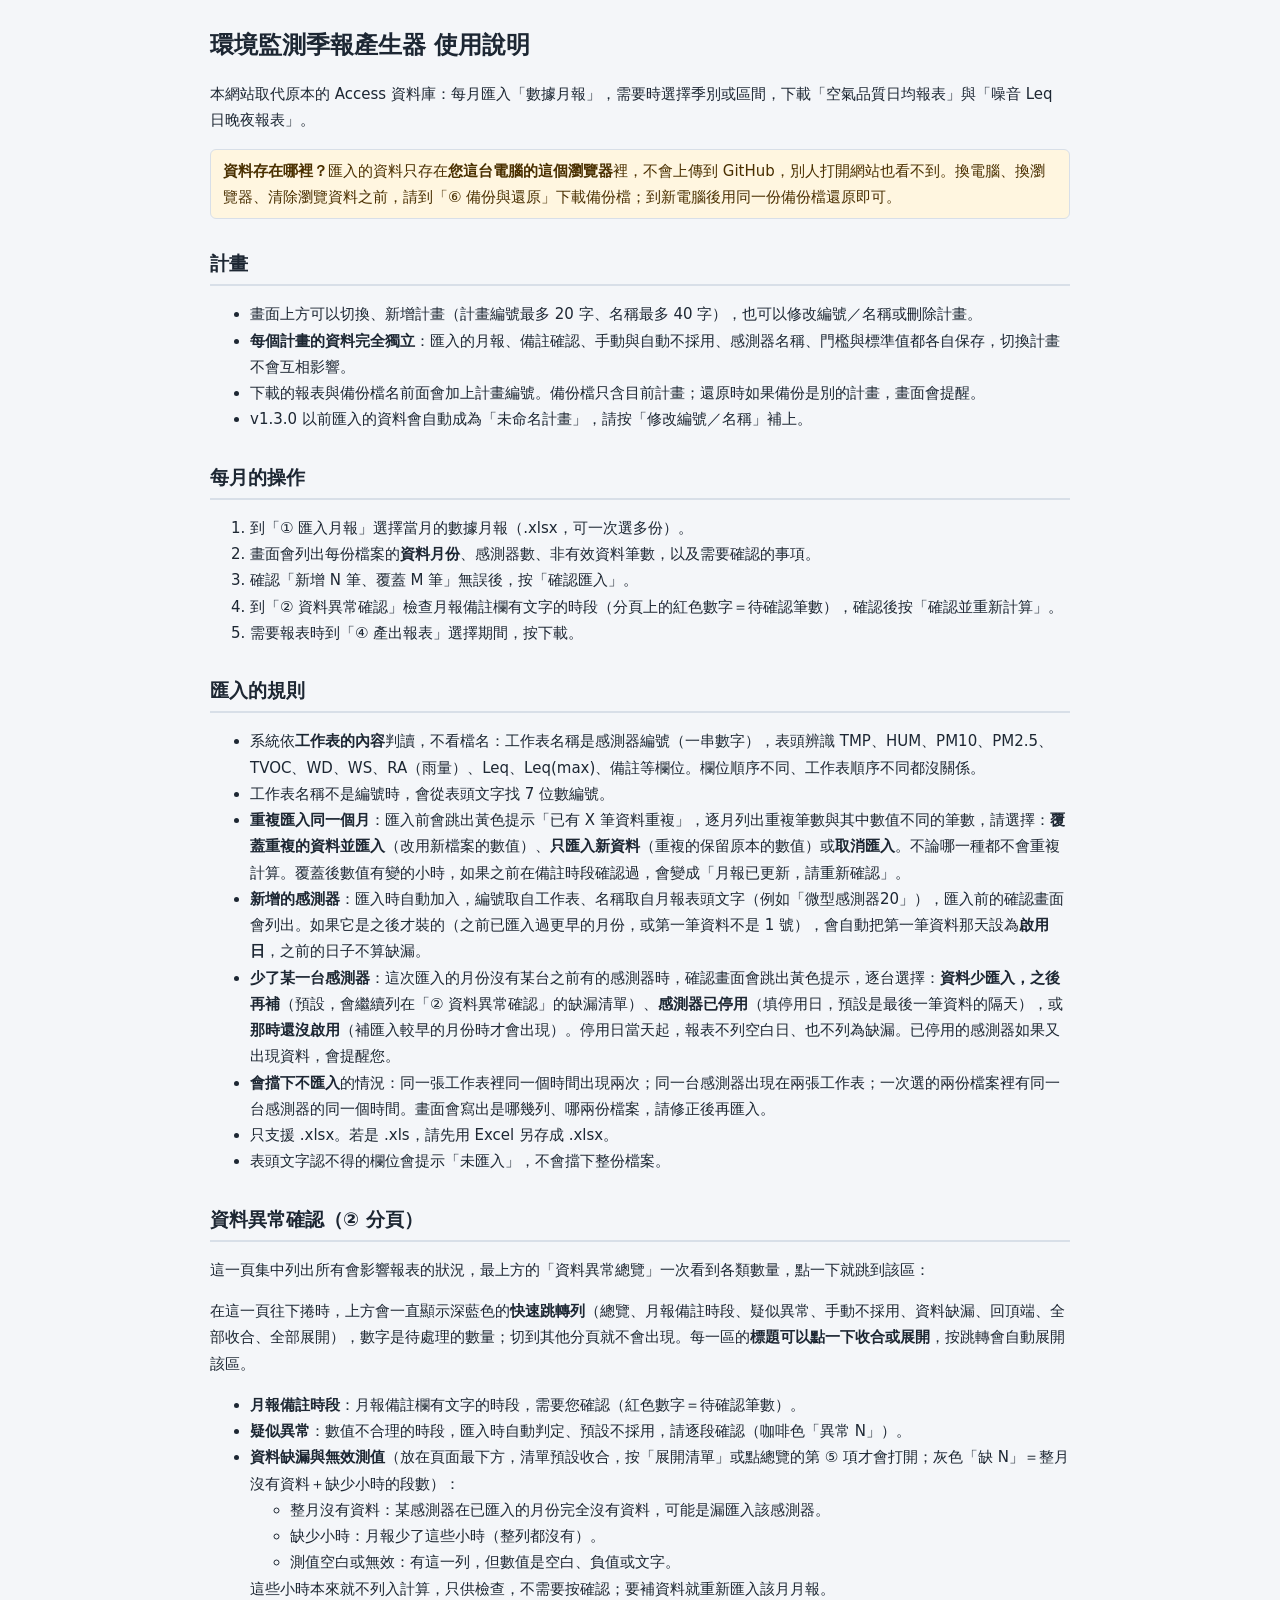
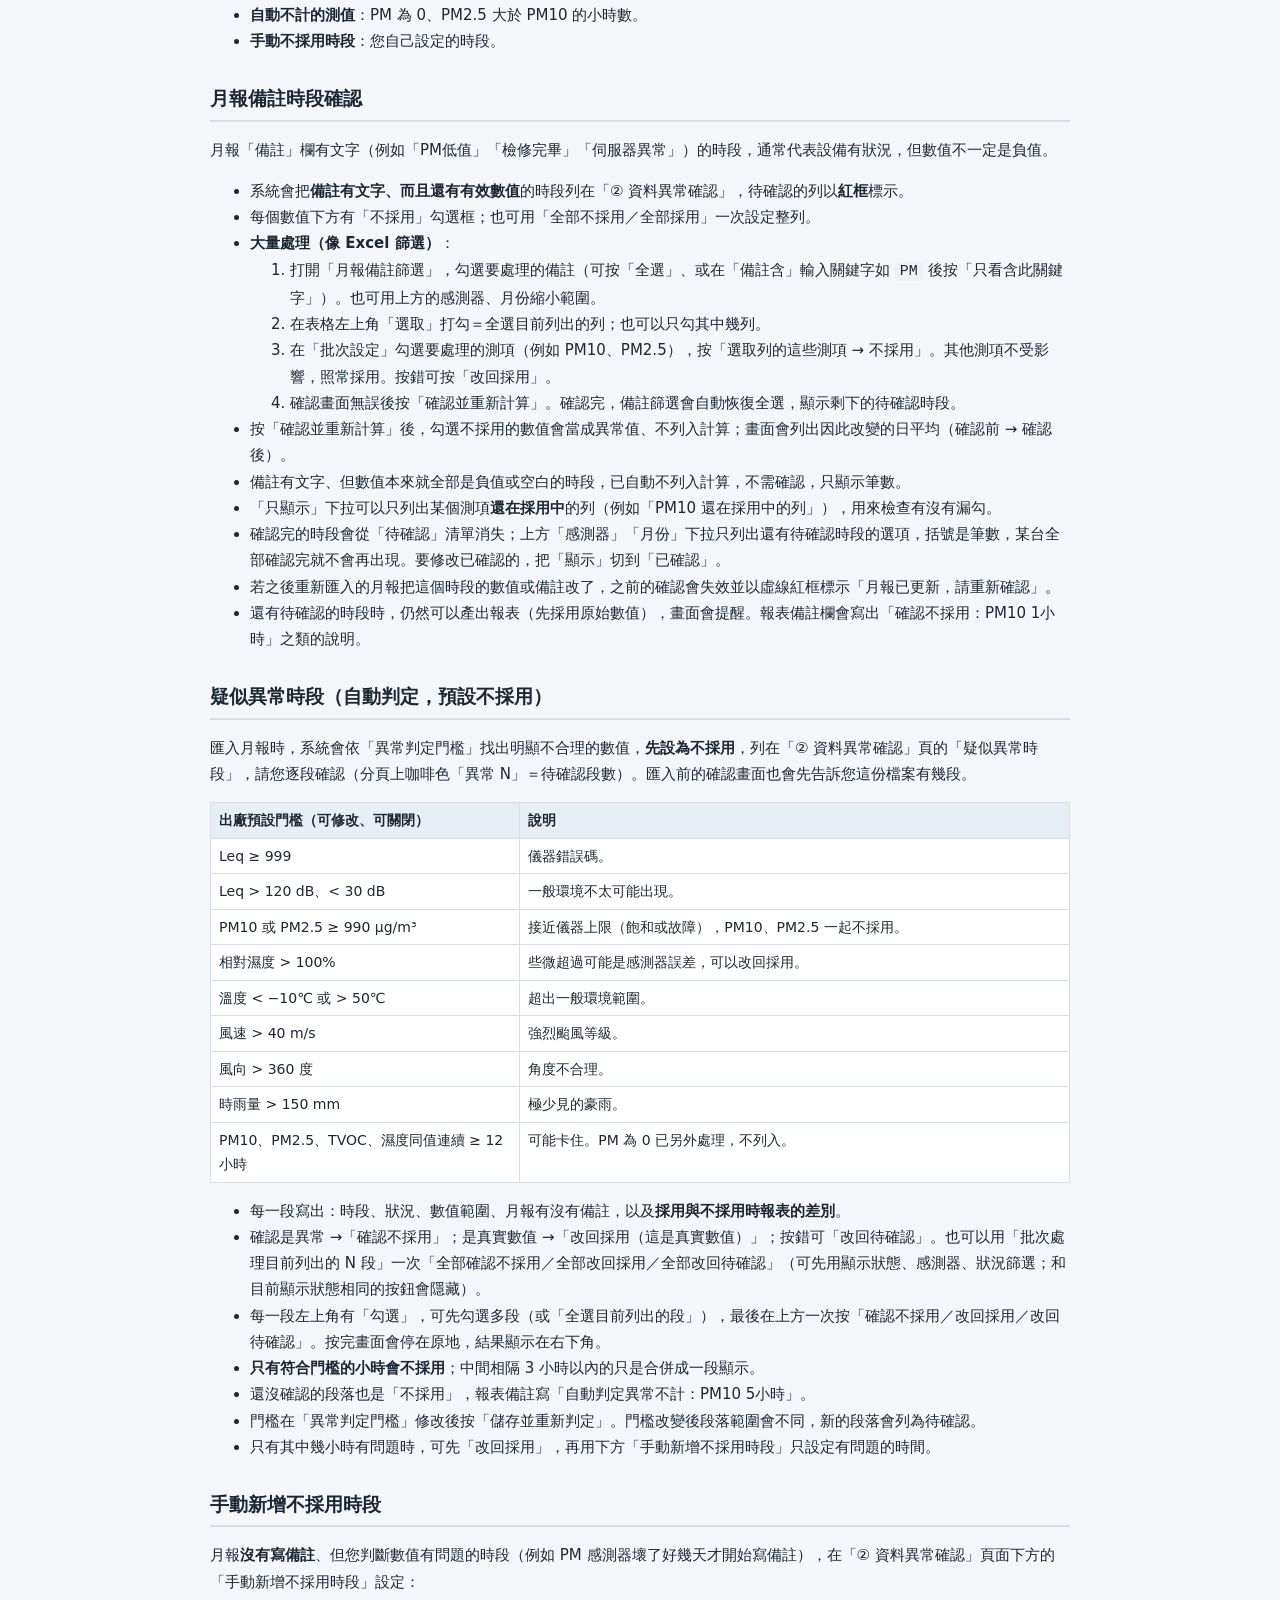
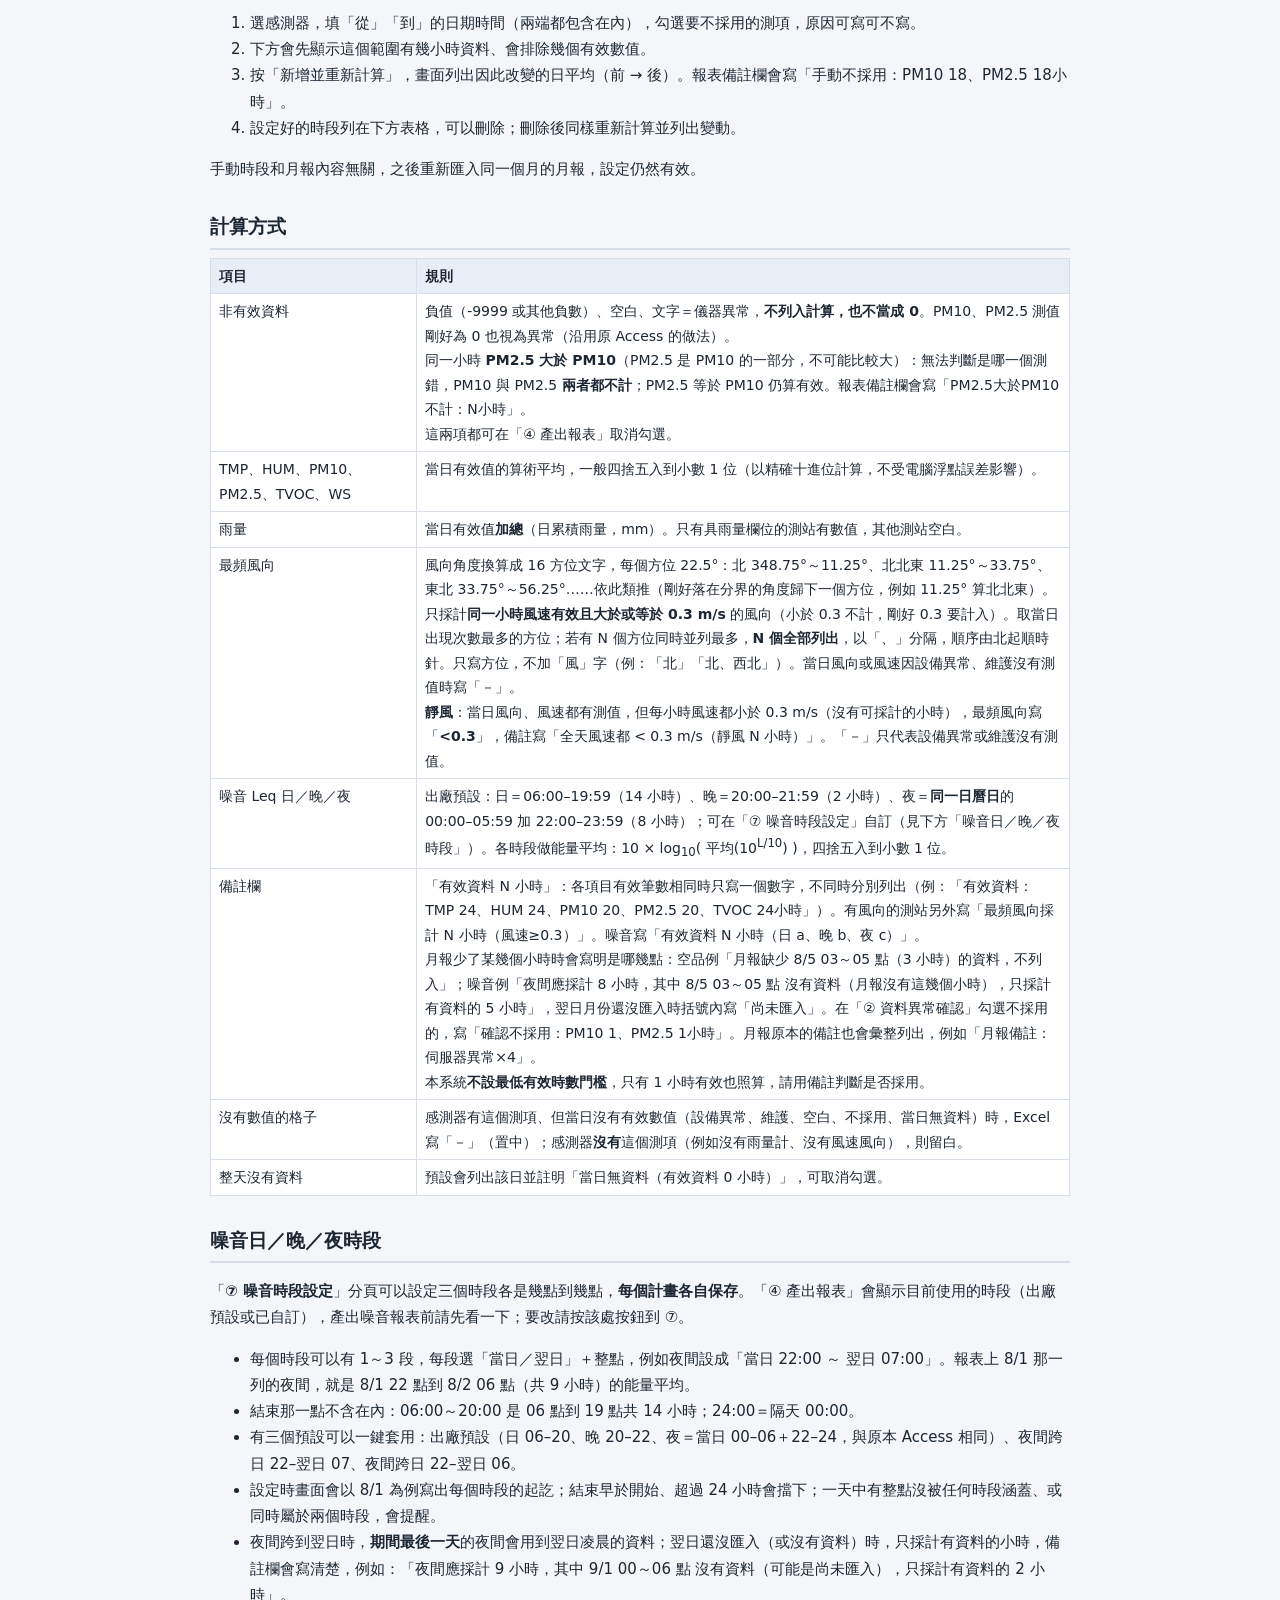
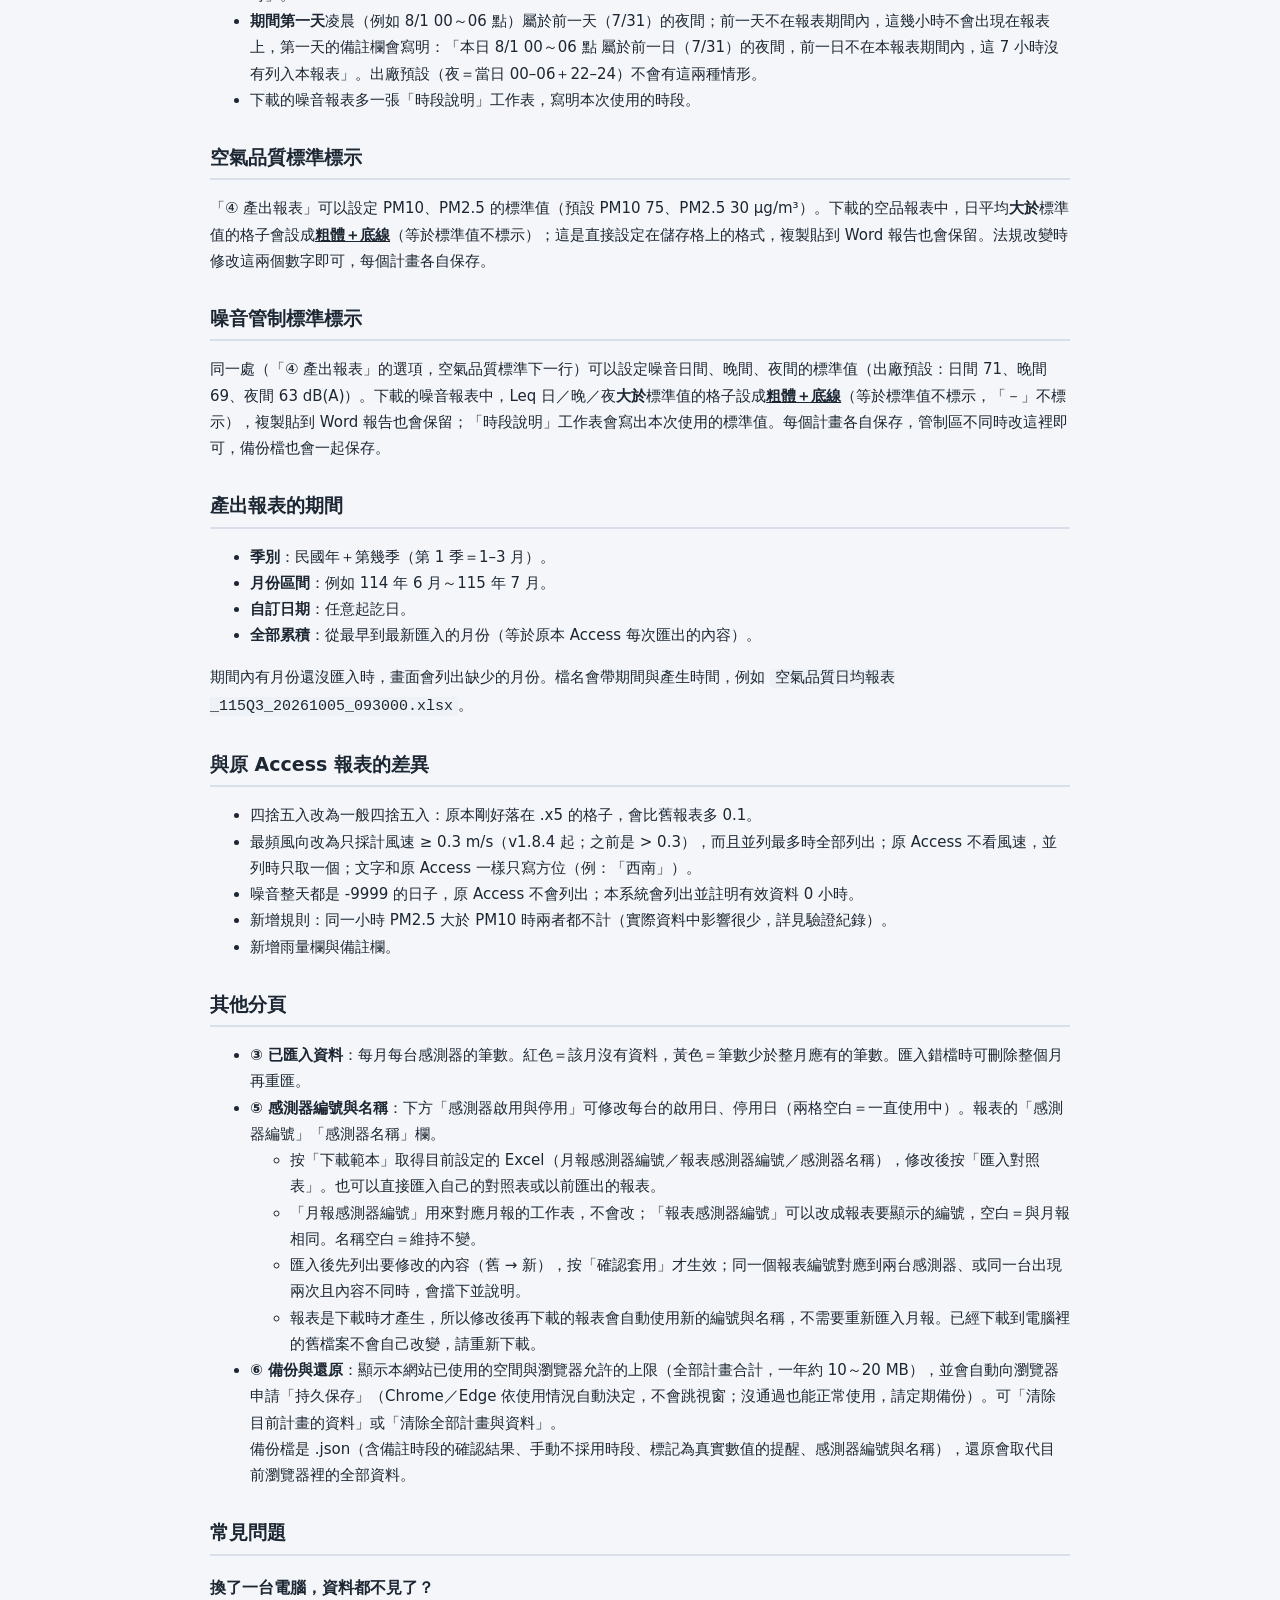
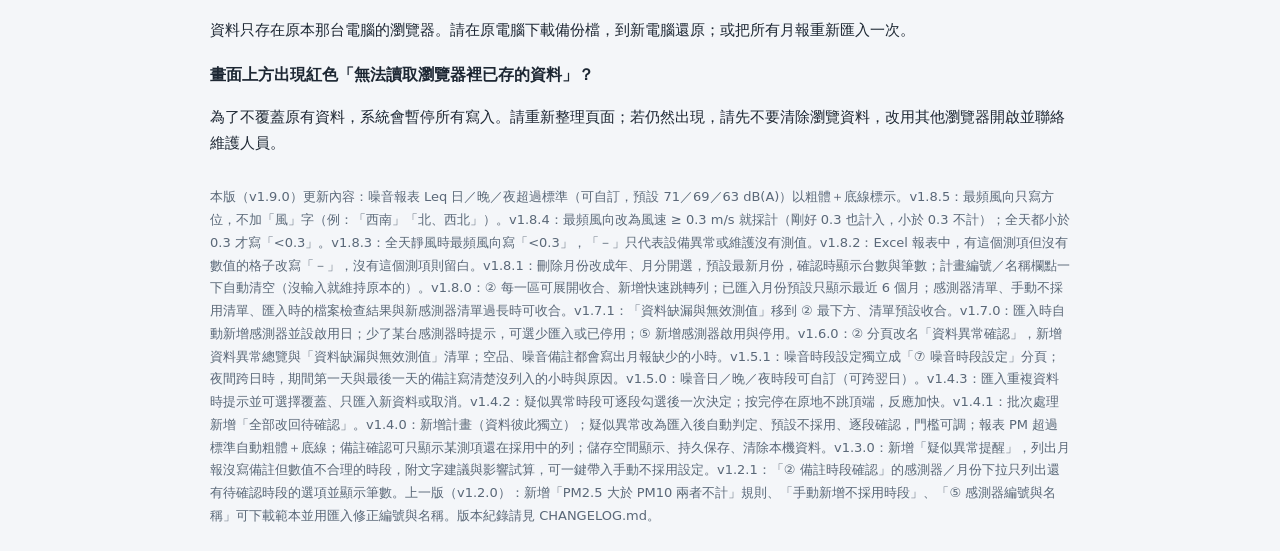
==== 使用說明.html @ 8cc98ad2 "Add files via upload" ====
<!doctype html>
<html lang="zh-Hant">
<head>
<meta charset="utf-8">
<meta name="viewport" content="width=device-width, initial-scale=1">
<title>使用說明｜環境監測季報產生器</title>
<style>
body{margin:0;background:#f4f6f9;color:#1d2733;font-family:"Microsoft JhengHei","PingFang TC","Noto Sans TC",system-ui,sans-serif;line-height:1.75;font-size:15px}
.wrap{max-width:860px;margin:0 auto;padding:16px}
h1{font-size:24px;margin:8px 0}
h2{font-size:19px;margin:28px 0 8px;padding-bottom:4px;border-bottom:2px solid #d8dfe8}
h3{font-size:16px;margin:18px 0 6px}
.card{background:#fff;border:1px solid #d8dfe8;border-radius:10px;padding:14px 18px;margin:12px 0}
table{border-collapse:collapse;width:100%;font-size:14px;background:#fff}
th,td{border:1px solid #d8dfe8;padding:5px 8px;text-align:left;vertical-align:top}
th{background:#e8eef5}
.note{background:#fff6e0;border-radius:6px;padding:8px 12px;color:#4a3000}
code{background:#eef2f6;padding:1px 5px;border-radius:4px}
a{color:#1f5fa8}
</style>
</head>
<body><div class="wrap">
<h1>環境監測季報產生器 使用說明</h1>
<p>本網站取代原本的 Access 資料庫：每月匯入「數據月報」，需要時選擇季別或區間，下載「空氣品質日均報表」與「噪音 Leq 日晚夜報表」。</p>

<div class="card note"><b>資料存在哪裡？</b>匯入的資料只存在<b>您這台電腦的這個瀏覽器</b>裡，不會上傳到 GitHub，別人打開網站也看不到。換電腦、換瀏覽器、清除瀏覽資料之前，請到「⑥ 備份與還原」下載備份檔；到新電腦後用同一份備份檔還原即可。</div>

<h2>計畫</h2>
<ul>
  <li>畫面上方可以切換、新增計畫（計畫編號最多 20 字、名稱最多 40 字），也可以修改編號／名稱或刪除計畫。</li>
  <li><b>每個計畫的資料完全獨立</b>：匯入的月報、備註確認、手動與自動不採用、感測器名稱、門檻與標準值都各自保存，切換計畫不會互相影響。</li>
  <li>下載的報表與備份檔名前面會加上計畫編號。備份檔只含目前計畫；還原時如果備份是別的計畫，畫面會提醒。</li>
  <li>v1.3.0 以前匯入的資料會自動成為「未命名計畫」，請按「修改編號／名稱」補上。</li>
</ul>

<h2>每月的操作</h2>
<ol>
  <li>到「① 匯入月報」選擇當月的數據月報（.xlsx，可一次選多份）。</li>
  <li>畫面會列出每份檔案的<b>資料月份</b>、感測器數、非有效資料筆數，以及需要確認的事項。</li>
  <li>確認「新增 N 筆、覆蓋 M 筆」無誤後，按「確認匯入」。</li>
  <li>到「② 資料異常確認」檢查月報備註欄有文字的時段（分頁上的紅色數字＝待確認筆數），確認後按「確認並重新計算」。</li>
  <li>需要報表時到「④ 產出報表」選擇期間，按下載。</li>
</ol>

<h2>匯入的規則</h2>
<ul>
  <li>系統依<b>工作表的內容</b>判讀，不看檔名：工作表名稱是感測器編號（一串數字），表頭辨識 TMP、HUM、PM10、PM2.5、TVOC、WD、WS、RA（雨量）、Leq、Leq(max)、備註等欄位。欄位順序不同、工作表順序不同都沒關係。</li>
  <li>工作表名稱不是編號時，會從表頭文字找 7 位數編號。</li>
  <li><b>重複匯入同一個月</b>：匯入前會跳出黃色提示「已有 X 筆資料重複」，逐月列出重複筆數與其中數值不同的筆數，請選擇：<b>覆蓋重複的資料並匯入</b>（改用新檔案的數值）、<b>只匯入新資料</b>（重複的保留原本的數值）或<b>取消匯入</b>。不論哪一種都不會重複計算。覆蓋後數值有變的小時，如果之前在備註時段確認過，會變成「月報已更新，請重新確認」。</li>
  <li><b>新增的感測器</b>：匯入時自動加入，編號取自工作表、名稱取自月報表頭文字（例如「微型感測器20」），匯入前的確認畫面會列出。如果它是之後才裝的（之前已匯入過更早的月份，或第一筆資料不是 1 號），會自動把第一筆資料那天設為<b>啟用日</b>，之前的日子不算缺漏。</li>
  <li><b>少了某一台感測器</b>：這次匯入的月份沒有某台之前有的感測器時，確認畫面會跳出黃色提示，逐台選擇：<b>資料少匯入，之後再補</b>（預設，會繼續列在「② 資料異常確認」的缺漏清單）、<b>感測器已停用</b>（填停用日，預設是最後一筆資料的隔天），或<b>那時還沒啟用</b>（補匯入較早的月份時才會出現）。停用日當天起，報表不列空白日、也不列為缺漏。已停用的感測器如果又出現資料，會提醒您。</li>
  <li><b>會擋下不匯入</b>的情況：同一張工作表裡同一個時間出現兩次；同一台感測器出現在兩張工作表；一次選的兩份檔案裡有同一台感測器的同一個時間。畫面會寫出是哪幾列、哪兩份檔案，請修正後再匯入。</li>
  <li>只支援 .xlsx。若是 .xls，請先用 Excel 另存成 .xlsx。</li>
  <li>表頭文字認不得的欄位會提示「未匯入」，不會擋下整份檔案。</li>
</ul>

<h2>資料異常確認（② 分頁）</h2>
<p>這一頁集中列出所有會影響報表的狀況，最上方的「資料異常總覽」一次看到各類數量，點一下就跳到該區：</p>
<p>在這一頁往下捲時，上方會一直顯示深藍色的<b>快速跳轉列</b>（總覽、月報備註時段、疑似異常、手動不採用、資料缺漏、回頂端、全部收合、全部展開），數字是待處理的數量；切到其他分頁就不會出現。每一區的<b>標題可以點一下收合或展開</b>，按跳轉會自動展開該區。</p>
<ul>
  <li><b>月報備註時段</b>：月報備註欄有文字的時段，需要您確認（紅色數字＝待確認筆數）。</li>
  <li><b>疑似異常</b>：數值不合理的時段，匯入時自動判定、預設不採用，請逐段確認（咖啡色「異常 N」）。</li>
  <li><b>資料缺漏與無效測值</b>（放在頁面最下方，清單預設收合，按「展開清單」或點總覽的第 ⑤ 項才會打開；灰色「缺 N」＝整月沒有資料＋缺少小時的段數）：
    <ul>
      <li>整月沒有資料：某感測器在已匯入的月份完全沒有資料，可能是漏匯入該感測器。</li>
      <li>缺少小時：月報少了這些小時（整列都沒有）。</li>
      <li>測值空白或無效：有這一列，但數值是空白、負值或文字。</li>
    </ul>
    這些小時本來就不列入計算，只供檢查，不需要按確認；要補資料就重新匯入該月月報。</li>
  <li><b>自動不計的測值</b>：PM 為 0、PM2.5 大於 PM10 的小時數。</li>
  <li><b>手動不採用時段</b>：您自己設定的時段。</li>
</ul>

<h2>月報備註時段確認</h2>
<p>月報「備註」欄有文字（例如「PM低值」「檢修完畢」「伺服器異常」）的時段，通常代表設備有狀況，但數值不一定是負值。</p>
<ul>
  <li>系統會把<b>備註有文字、而且還有有效數值</b>的時段列在「② 資料異常確認」，待確認的列以<b>紅框</b>標示。</li>
  <li>每個數值下方有「不採用」勾選框；也可用「全部不採用／全部採用」一次設定整列。</li>
  <li><b>大量處理（像 Excel 篩選）</b>：
    <ol>
      <li>打開「月報備註篩選」，勾選要處理的備註（可按「全選」、或在「備註含」輸入關鍵字如 <code>PM</code> 後按「只看含此關鍵字」）。也可用上方的感測器、月份縮小範圍。</li>
      <li>在表格左上角「選取」打勾＝全選目前列出的列；也可以只勾其中幾列。</li>
      <li>在「批次設定」勾選要處理的測項（例如 PM10、PM2.5），按「選取列的這些測項 → 不採用」。其他測項不受影響，照常採用。按錯可按「改回採用」。</li>
      <li>確認畫面無誤後按「確認並重新計算」。確認完，備註篩選會自動恢復全選，顯示剩下的待確認時段。</li>
    </ol></li>
  <li>按「確認並重新計算」後，勾選不採用的數值會當成異常值、不列入計算；畫面會列出因此改變的日平均（確認前 → 確認後）。</li>
  <li>備註有文字、但數值本來就全部是負值或空白的時段，已自動不列入計算，不需確認，只顯示筆數。</li>
  <li>「只顯示」下拉可以只列出某個測項<b>還在採用中</b>的列（例如「PM10 還在採用中的列」），用來檢查有沒有漏勾。</li>
  <li>確認完的時段會從「待確認」清單消失；上方「感測器」「月份」下拉只列出還有待確認時段的選項，括號是筆數，某台全部確認完就不會再出現。要修改已確認的，把「顯示」切到「已確認」。</li>
  <li>若之後重新匯入的月報把這個時段的數值或備註改了，之前的確認會失效並以虛線紅框標示「月報已更新，請重新確認」。</li>
  <li>還有待確認的時段時，仍然可以產出報表（先採用原始數值），畫面會提醒。報表備註欄會寫出「確認不採用：PM10 1小時」之類的說明。</li>
</ul>

<h2>疑似異常時段（自動判定，預設不採用）</h2>
<p>匯入月報時，系統會依「異常判定門檻」找出明顯不合理的數值，<b>先設為不採用</b>，列在「② 資料異常確認」頁的「疑似異常時段」，請您逐段確認（分頁上咖啡色「異常 N」＝待確認段數）。匯入前的確認畫面也會先告訴您這份檔案有幾段。</p>
<table>
<tr><th style="width:36%">出廠預設門檻（可修改、可關閉）</th><th>說明</th></tr>
<tr><td>Leq ≥ 999</td><td>儀器錯誤碼。</td></tr>
<tr><td>Leq &gt; 120 dB、&lt; 30 dB</td><td>一般環境不太可能出現。</td></tr>
<tr><td>PM10 或 PM2.5 ≥ 990 μg/m³</td><td>接近儀器上限（飽和或故障），PM10、PM2.5 一起不採用。</td></tr>
<tr><td>相對濕度 &gt; 100%</td><td>些微超過可能是感測器誤差，可以改回採用。</td></tr>
<tr><td>溫度 &lt; −10℃ 或 &gt; 50℃</td><td>超出一般環境範圍。</td></tr>
<tr><td>風速 &gt; 40 m/s</td><td>強烈颱風等級。</td></tr>
<tr><td>風向 &gt; 360 度</td><td>角度不合理。</td></tr>
<tr><td>時雨量 &gt; 150 mm</td><td>極少見的豪雨。</td></tr>
<tr><td>PM10、PM2.5、TVOC、濕度同值連續 ≥ 12 小時</td><td>可能卡住。PM 為 0 已另外處理，不列入。</td></tr>
</table>
<ul>
  <li>每一段寫出：時段、狀況、數值範圍、月報有沒有備註，以及<b>採用與不採用時報表的差別</b>。</li>
  <li>確認是異常 →「確認不採用」；是真實數值 →「改回採用（這是真實數值）」；按錯可「改回待確認」。也可以用「批次處理目前列出的 N 段」一次「全部確認不採用／全部改回採用／全部改回待確認」（可先用顯示狀態、感測器、狀況篩選；和目前顯示狀態相同的按鈕會隱藏）。</li>
  <li>每一段左上角有「勾選」，可先勾選多段（或「全選目前列出的段」），最後在上方一次按「確認不採用／改回採用／改回待確認」。按完畫面會停在原地，結果顯示在右下角。</li>
  <li><b>只有符合門檻的小時會不採用</b>；中間相隔 3 小時以內的只是合併成一段顯示。</li>
  <li>還沒確認的段落也是「不採用」，報表備註寫「自動判定異常不計：PM10 5小時」。</li>
  <li>門檻在「異常判定門檻」修改後按「儲存並重新判定」。門檻改變後段落範圍會不同，新的段落會列為待確認。</li>
  <li>只有其中幾小時有問題時，可先「改回採用」，再用下方「手動新增不採用時段」只設定有問題的時間。</li>
</ul>

<h2>手動新增不採用時段</h2>
<p>月報<b>沒有寫備註</b>、但您判斷數值有問題的時段（例如 PM 感測器壞了好幾天才開始寫備註），在「② 資料異常確認」頁面下方的「手動新增不採用時段」設定：</p>
<ol>
  <li>選感測器，填「從」「到」的日期時間（兩端都包含在內），勾選要不採用的測項，原因可寫可不寫。</li>
  <li>下方會先顯示這個範圍有幾小時資料、會排除幾個有效數值。</li>
  <li>按「新增並重新計算」，畫面列出因此改變的日平均（前 → 後）。報表備註欄會寫「手動不採用：PM10 18、PM2.5 18小時」。</li>
  <li>設定好的時段列在下方表格，可以刪除；刪除後同樣重新計算並列出變動。</li>
</ol>
<p>手動時段和月報內容無關，之後重新匯入同一個月的月報，設定仍然有效。</p>

<h2>計算方式</h2>
<table>
<tr><th style="width:24%">項目</th><th>規則</th></tr>
<tr><td>非有效資料</td><td>負值（-9999 或其他負數）、空白、文字＝儀器異常，<b>不列入計算，也不當成 0</b>。PM10、PM2.5 測值剛好為 0 也視為異常（沿用原 Access 的做法）。<br>同一小時 <b>PM2.5 大於 PM10</b>（PM2.5 是 PM10 的一部分，不可能比較大）：無法判斷是哪一個測錯，PM10 與 PM2.5 <b>兩者都不計</b>；PM2.5 等於 PM10 仍算有效。報表備註欄會寫「PM2.5大於PM10不計：N小時」。<br>這兩項都可在「④ 產出報表」取消勾選。</td></tr>
<tr><td>TMP、HUM、PM10、PM2.5、TVOC、WS</td><td>當日有效值的算術平均，一般四捨五入到小數 1 位（以精確十進位計算，不受電腦浮點誤差影響）。</td></tr>
<tr><td>雨量</td><td>當日有效值<b>加總</b>（日累積雨量，mm）。只有具雨量欄位的測站有數值，其他測站空白。</td></tr>
<tr><td>最頻風向</td><td>風向角度換算成 16 方位文字，每個方位 22.5°：北 348.75°～11.25°、北北東 11.25°～33.75°、東北 33.75°～56.25°……依此類推（剛好落在分界的角度歸下一個方位，例如 11.25° 算北北東）。<br>只採計<b>同一小時風速有效且大於或等於 0.3 m/s</b> 的風向（小於 0.3 不計，剛好 0.3 要計入）。取當日出現次數最多的方位；若有 N 個方位同時並列最多，<b>N 個全部列出</b>，以「、」分隔，順序由北起順時針。只寫方位，不加「風」字（例：「北」「北、西北」）。當日風向或風速因設備異常、維護沒有測值時寫「－」。<br><b>靜風</b>：當日風向、風速都有測值，但每小時風速都小於 0.3 m/s（沒有可採計的小時），最頻風向寫「<b>&lt;0.3</b>」，備註寫「全天風速都 < 0.3 m/s（靜風 N 小時）」。「－」只代表設備異常或維護沒有測值。</td></tr>
<tr><td>噪音 Leq 日／晚／夜</td><td>出廠預設：日＝06:00–19:59（14 小時）、晚＝20:00–21:59（2 小時）、夜＝<b>同一日曆日</b>的 00:00–05:59 加 22:00–23:59（8 小時）；可在「⑦ 噪音時段設定」自訂（見下方「噪音日／晚／夜時段」）。各時段做能量平均：10 × log<sub>10</sub>( 平均(10<sup>L/10</sup>) )，四捨五入到小數 1 位。</td></tr>
<tr><td>備註欄</td><td>「有效資料 N 小時」：各項目有效筆數相同時只寫一個數字，不同時分別列出（例：「有效資料：TMP 24、HUM 24、PM10 20、PM2.5 20、TVOC 24小時」）。有風向的測站另外寫「最頻風向採計 N 小時（風速≥0.3）」。噪音寫「有效資料 N 小時（日 a、晚 b、夜 c）」。<br>月報少了某幾個小時時會寫明是哪幾點：空品例「月報缺少 8/5 03～05 點（3 小時）的資料，不列入」；噪音例「夜間應採計 8 小時，其中 8/5 03～05 點 沒有資料（月報沒有這幾個小時），只採計有資料的 5 小時」，翌日月份還沒匯入時括號內寫「尚未匯入」。在「② 資料異常確認」勾選不採用的，寫「確認不採用：PM10 1、PM2.5 1小時」。月報原本的備註也會彙整列出，例如「月報備註：伺服器異常×4」。<br>本系統<b>不設最低有效時數門檻</b>，只有 1 小時有效也照算，請用備註判斷是否採用。</td></tr>
<tr><td>沒有數值的格子</td><td>感測器有這個測項、但當日沒有有效數值（設備異常、維護、空白、不採用、當日無資料）時，Excel 寫「－」（置中）；感測器<b>沒有</b>這個測項（例如沒有雨量計、沒有風速風向），則留白。</td></tr>
<tr><td>整天沒有資料</td><td>預設會列出該日並註明「當日無資料（有效資料 0 小時）」，可取消勾選。</td></tr>
</table>

<h2>噪音日／晚／夜時段</h2>
<p>「<b>⑦ 噪音時段設定</b>」分頁可以設定三個時段各是幾點到幾點，<b>每個計畫各自保存</b>。「④ 產出報表」會顯示目前使用的時段（出廠預設或已自訂），產出噪音報表前請先看一下；要改請按該處按鈕到 ⑦。</p>
<ul>
  <li>每個時段可以有 1～3 段，每段選「當日／翌日」＋整點，例如夜間設成「當日 22:00 ～ 翌日 07:00」。報表上 8/1 那一列的夜間，就是 8/1 22 點到 8/2 06 點（共 9 小時）的能量平均。</li>
  <li>結束那一點不含在內：06:00～20:00 是 06 點到 19 點共 14 小時；24:00＝隔天 00:00。</li>
  <li>有三個預設可以一鍵套用：出廠預設（日 06–20、晚 20–22、夜＝當日 00–06＋22–24，與原本 Access 相同）、夜間跨日 22–翌日 07、夜間跨日 22–翌日 06。</li>
  <li>設定時畫面會以 8/1 為例寫出每個時段的起訖；結束早於開始、超過 24 小時會擋下；一天中有整點沒被任何時段涵蓋、或同時屬於兩個時段，會提醒。</li>
  <li>夜間跨到翌日時，<b>期間最後一天</b>的夜間會用到翌日凌晨的資料；翌日還沒匯入（或沒有資料）時，只採計有資料的小時，備註欄會寫清楚，例如：「夜間應採計 9 小時，其中 9/1 00～06 點 沒有資料（可能是尚未匯入），只採計有資料的 2 小時」。</li>
  <li><b>期間第一天</b>凌晨（例如 8/1 00～06 點）屬於前一天（7/31）的夜間；前一天不在報表期間內，這幾小時不會出現在報表上，第一天的備註欄會寫明：「本日 8/1 00～06 點 屬於前一日（7/31）的夜間，前一日不在本報表期間內，這 7 小時沒有列入本報表」。出廠預設（夜＝當日 00–06＋22–24）不會有這兩種情形。</li>
  <li>下載的噪音報表多一張「時段說明」工作表，寫明本次使用的時段。</li>
</ul>

<h2>空氣品質標準標示</h2>
<p>「④ 產出報表」可以設定 PM10、PM2.5 的標準值（預設 PM10 75、PM2.5 30 μg/m³）。下載的空品報表中，日平均<b>大於</b>標準值的格子會設成<b><u>粗體＋底線</u></b>（等於標準值不標示）；這是直接設定在儲存格上的格式，複製貼到 Word 報告也會保留。法規改變時修改這兩個數字即可，每個計畫各自保存。</p>
<h2>噪音管制標準標示</h2>
<p>同一處（「④ 產出報表」的選項，空氣品質標準下一行）可以設定噪音日間、晚間、夜間的標準值（出廠預設：日間 71、晚間 69、夜間 63 dB(A)）。下載的噪音報表中，Leq 日／晚／夜<b>大於</b>標準值的格子設成<b><u>粗體＋底線</u></b>（等於標準值不標示，「－」不標示），複製貼到 Word 報告也會保留；「時段說明」工作表會寫出本次使用的標準值。每個計畫各自保存，管制區不同時改這裡即可，備份檔也會一起保存。</p>

<h2>產出報表的期間</h2>
<ul>
  <li><b>季別</b>：民國年＋第幾季（第 1 季＝1–3 月）。</li>
  <li><b>月份區間</b>：例如 114 年 6 月～115 年 7 月。</li>
  <li><b>自訂日期</b>：任意起訖日。</li>
  <li><b>全部累積</b>：從最早到最新匯入的月份（等於原本 Access 每次匯出的內容）。</li>
</ul>
<p>期間內有月份還沒匯入時，畫面會列出缺少的月份。檔名會帶期間與產生時間，例如 <code>空氣品質日均報表_115Q3_20261005_093000.xlsx</code>。</p>

<h2>與原 Access 報表的差異</h2>
<ul>
  <li>四捨五入改為一般四捨五入：原本剛好落在 .x5 的格子，會比舊報表多 0.1。</li>
  <li>最頻風向改為只採計風速 ≥ 0.3 m/s（v1.8.4 起；之前是 &gt; 0.3），而且並列最多時全部列出；原 Access 不看風速，並列時只取一個；文字和原 Access 一樣只寫方位（例：「西南」）。</li>
  <li>噪音整天都是 -9999 的日子，原 Access 不會列出；本系統會列出並註明有效資料 0 小時。</li>
  <li>新增規則：同一小時 PM2.5 大於 PM10 時兩者都不計（實際資料中影響很少，詳見驗證紀錄）。</li>
  <li>新增雨量欄與備註欄。</li>
</ul>

<h2>其他分頁</h2>
<ul>
  <li><b>③ 已匯入資料</b>：每月每台感測器的筆數。紅色＝該月沒有資料，黃色＝筆數少於整月應有的筆數。匯入錯檔時可刪除整個月再重匯。</li>
  <li><b>⑤ 感測器編號與名稱</b>：下方「感測器啟用與停用」可修改每台的啟用日、停用日（兩格空白＝一直使用中）。報表的「感測器編號」「感測器名稱」欄。
    <ul>
      <li>按「下載範本」取得目前設定的 Excel（月報感測器編號／報表感測器編號／感測器名稱），修改後按「匯入對照表」。也可以直接匯入自己的對照表或以前匯出的報表。</li>
      <li>「月報感測器編號」用來對應月報的工作表，不會改；「報表感測器編號」可以改成報表要顯示的編號，空白＝與月報相同。名稱空白＝維持不變。</li>
      <li>匯入後先列出要修改的內容（舊 → 新），按「確認套用」才生效；同一個報表編號對應到兩台感測器、或同一台出現兩次且內容不同時，會擋下並說明。</li>
      <li>報表是下載時才產生，所以修改後再下載的報表會自動使用新的編號與名稱，不需要重新匯入月報。已經下載到電腦裡的舊檔案不會自己改變，請重新下載。</li>
    </ul></li>
  <li><b>⑥ 備份與還原</b>：顯示本網站已使用的空間與瀏覽器允許的上限（全部計畫合計，一年約 10～20 MB），並會自動向瀏覽器申請「持久保存」（Chrome／Edge 依使用情況自動決定，不會跳視窗；沒通過也能正常使用，請定期備份）。可「清除目前計畫的資料」或「清除全部計畫與資料」。<br>備份檔是 .json（含備註時段的確認結果、手動不採用時段、標記為真實數值的提醒、感測器編號與名稱），還原會取代目前瀏覽器裡的全部資料。</li>
</ul>

<h2>常見問題</h2>
<h3>換了一台電腦，資料都不見了？</h3>
<p>資料只存在原本那台電腦的瀏覽器。請在原電腦下載備份檔，到新電腦還原；或把所有月報重新匯入一次。</p>
<h3>畫面上方出現紅色「無法讀取瀏覽器裡已存的資料」？</h3>
<p>為了不覆蓋原有資料，系統會暫停所有寫入。請重新整理頁面；若仍然出現，請先不要清除瀏覽資料，改用其他瀏覽器開啟並聯絡維護人員。</p>

<p style="margin-top:30px;color:#5a6878;font-size:13px">本版（v1.9.0）更新內容：噪音報表 Leq 日／晚／夜超過標準（可自訂，預設 71／69／63 dB(A)）以粗體＋底線標示。v1.8.5：最頻風向只寫方位，不加「風」字（例：「西南」「北、西北」）。v1.8.4：最頻風向改為風速 ≥ 0.3 m/s 就採計（剛好 0.3 也計入，小於 0.3 不計）；全天都小於 0.3 才寫「&lt;0.3」。v1.8.3：全天靜風時最頻風向寫「&lt;0.3」，「－」只代表設備異常或維護沒有測值。v1.8.2：Excel 報表中，有這個測項但沒有數值的格子改寫「－」，沒有這個測項則留白。v1.8.1：刪除月份改成年、月分開選，預設最新月份，確認時顯示台數與筆數；計畫編號／名稱欄點一下自動清空（沒輸入就維持原本的）。v1.8.0：② 每一區可展開收合、新增快速跳轉列；已匯入月份預設只顯示最近 6 個月；感測器清單、手動不採用清單、匯入時的檔案檢查結果與新感測器清單過長時可收合。v1.7.1：「資料缺漏與無效測值」移到 ② 最下方、清單預設收合。v1.7.0：匯入時自動新增感測器並設啟用日；少了某台感測器時提示，可選少匯入或已停用；⑤ 新增感測器啟用與停用。v1.6.0：② 分頁改名「資料異常確認」，新增資料異常總覽與「資料缺漏與無效測值」清單；空品、噪音備註都會寫出月報缺少的小時。v1.5.1：噪音時段設定獨立成「⑦ 噪音時段設定」分頁；夜間跨日時，期間第一天與最後一天的備註寫清楚沒列入的小時與原因。v1.5.0：噪音日／晚／夜時段可自訂（可跨翌日）。v1.4.3：匯入重複資料時提示並可選擇覆蓋、只匯入新資料或取消。v1.4.2：疑似異常時段可逐段勾選後一次決定；按完停在原地不跳頂端，反應加快。v1.4.1：批次處理新增「全部改回待確認」。v1.4.0：新增計畫（資料彼此獨立）；疑似異常改為匯入後自動判定、預設不採用、逐段確認，門檻可調；報表 PM 超過標準自動粗體＋底線；備註確認可只顯示某測項還在採用中的列；儲存空間顯示、持久保存、清除本機資料。v1.3.0：新增「疑似異常提醒」，列出月報沒寫備註但數值不合理的時段，附文字建議與影響試算，可一鍵帶入手動不採用設定。v1.2.1：「② 備註時段確認」的感測器／月份下拉只列出還有待確認時段的選項並顯示筆數。上一版（v1.2.0）：新增「PM2.5 大於 PM10 兩者不計」規則、「手動新增不採用時段」、「⑤ 感測器編號與名稱」可下載範本並用匯入修正編號與名稱。版本紀錄請見 CHANGELOG.md。</p>
</div></body></html>
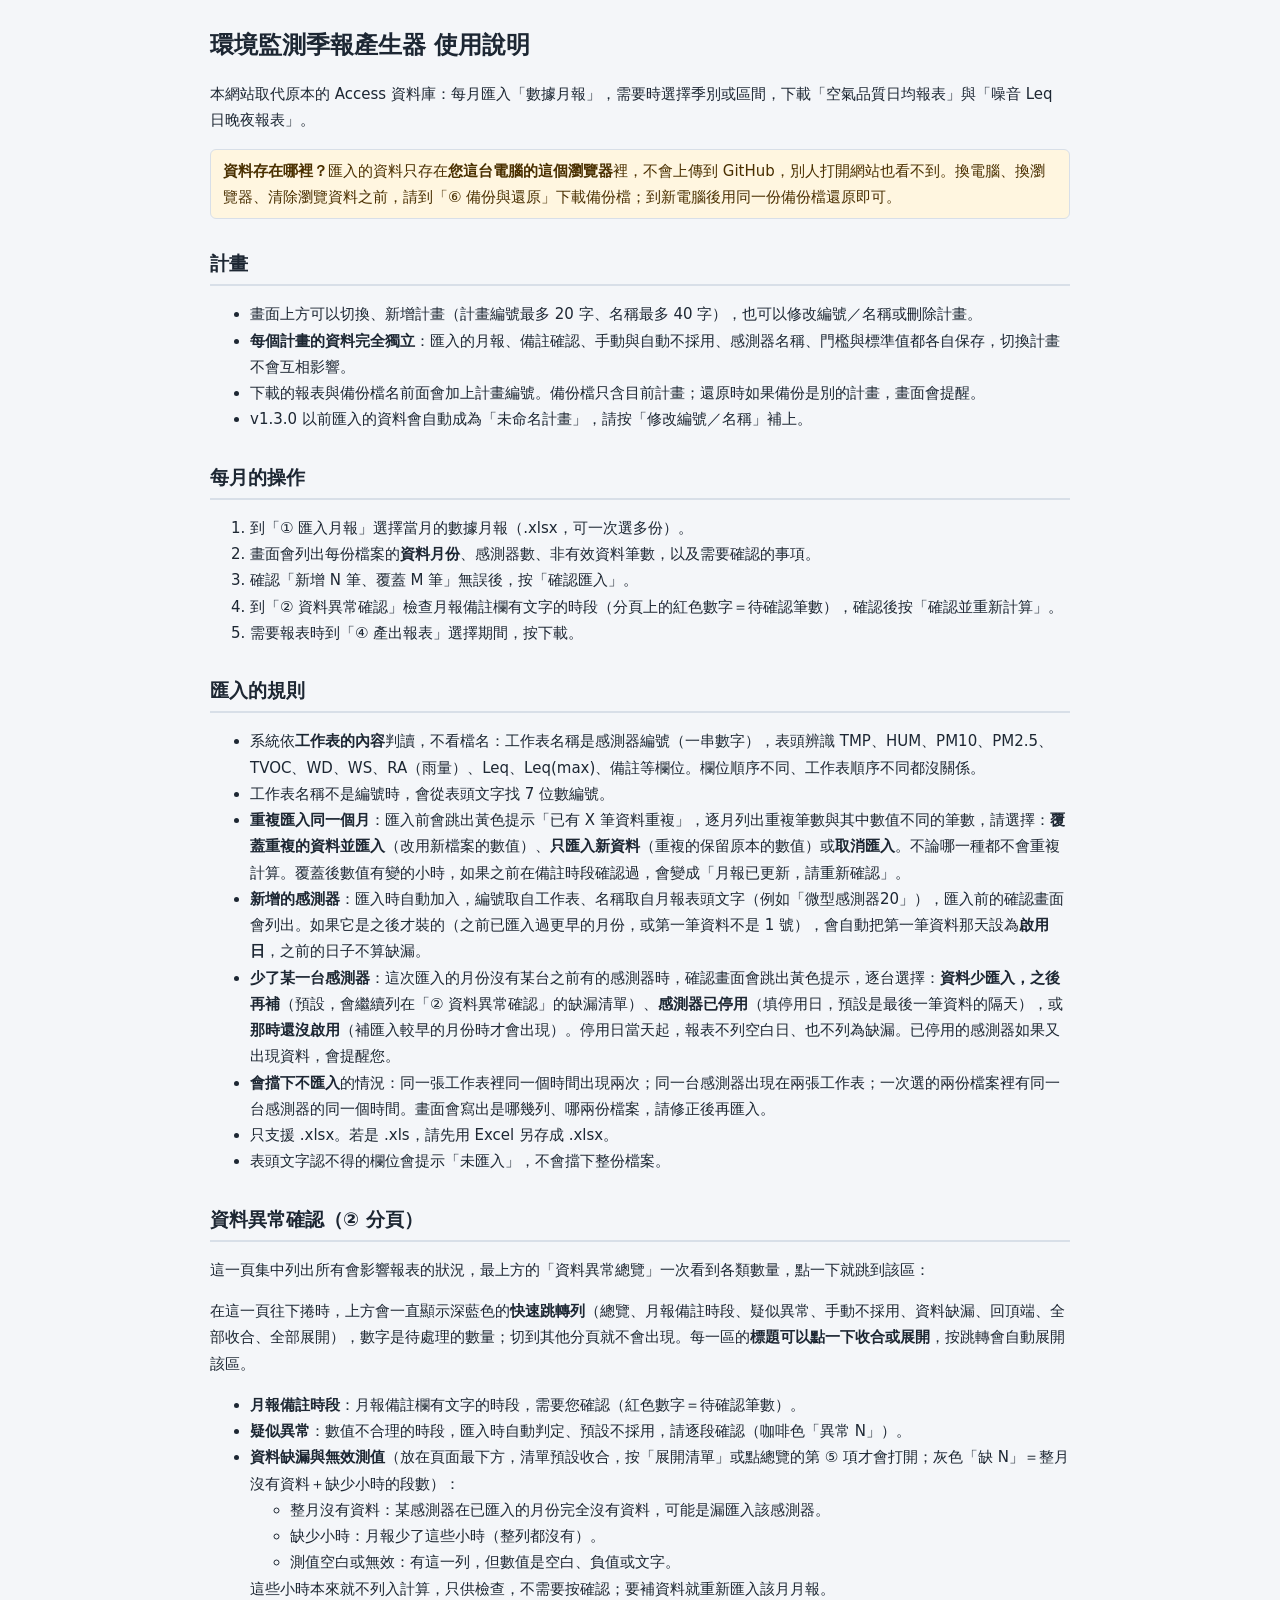
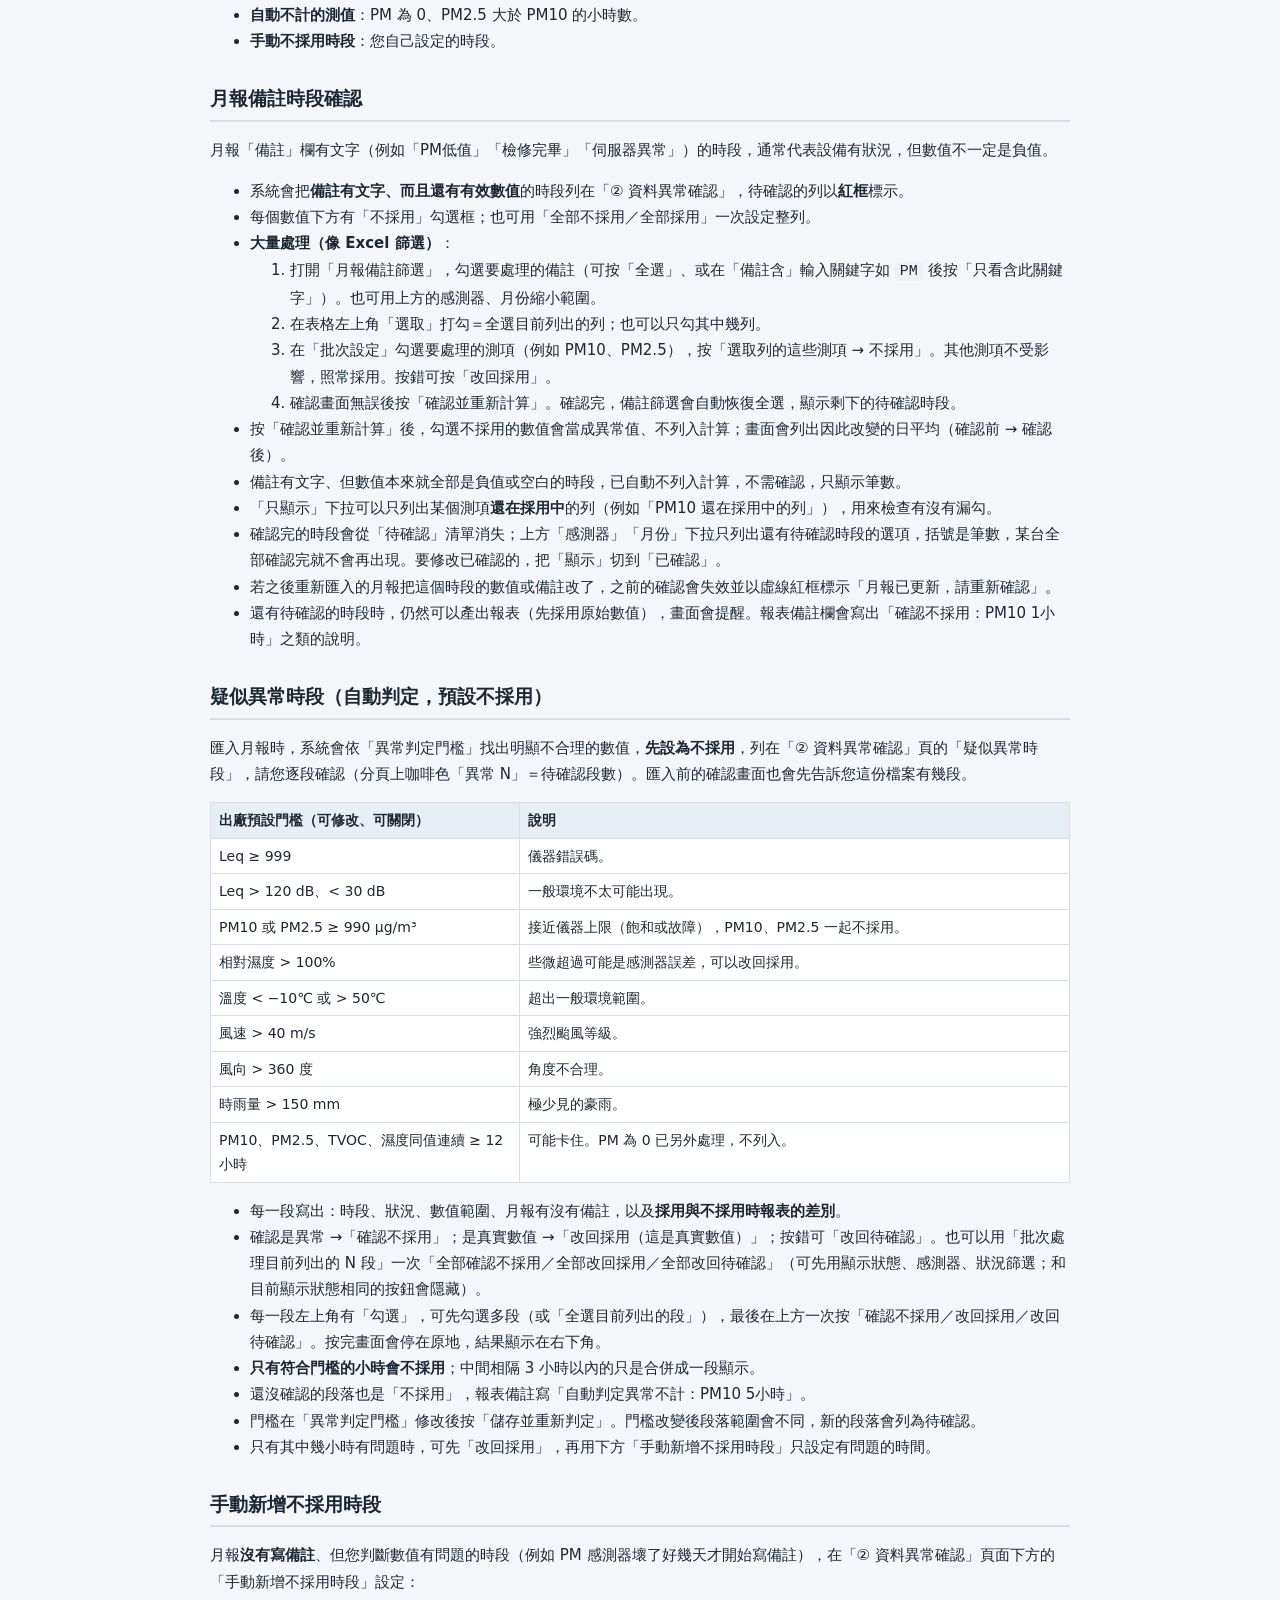
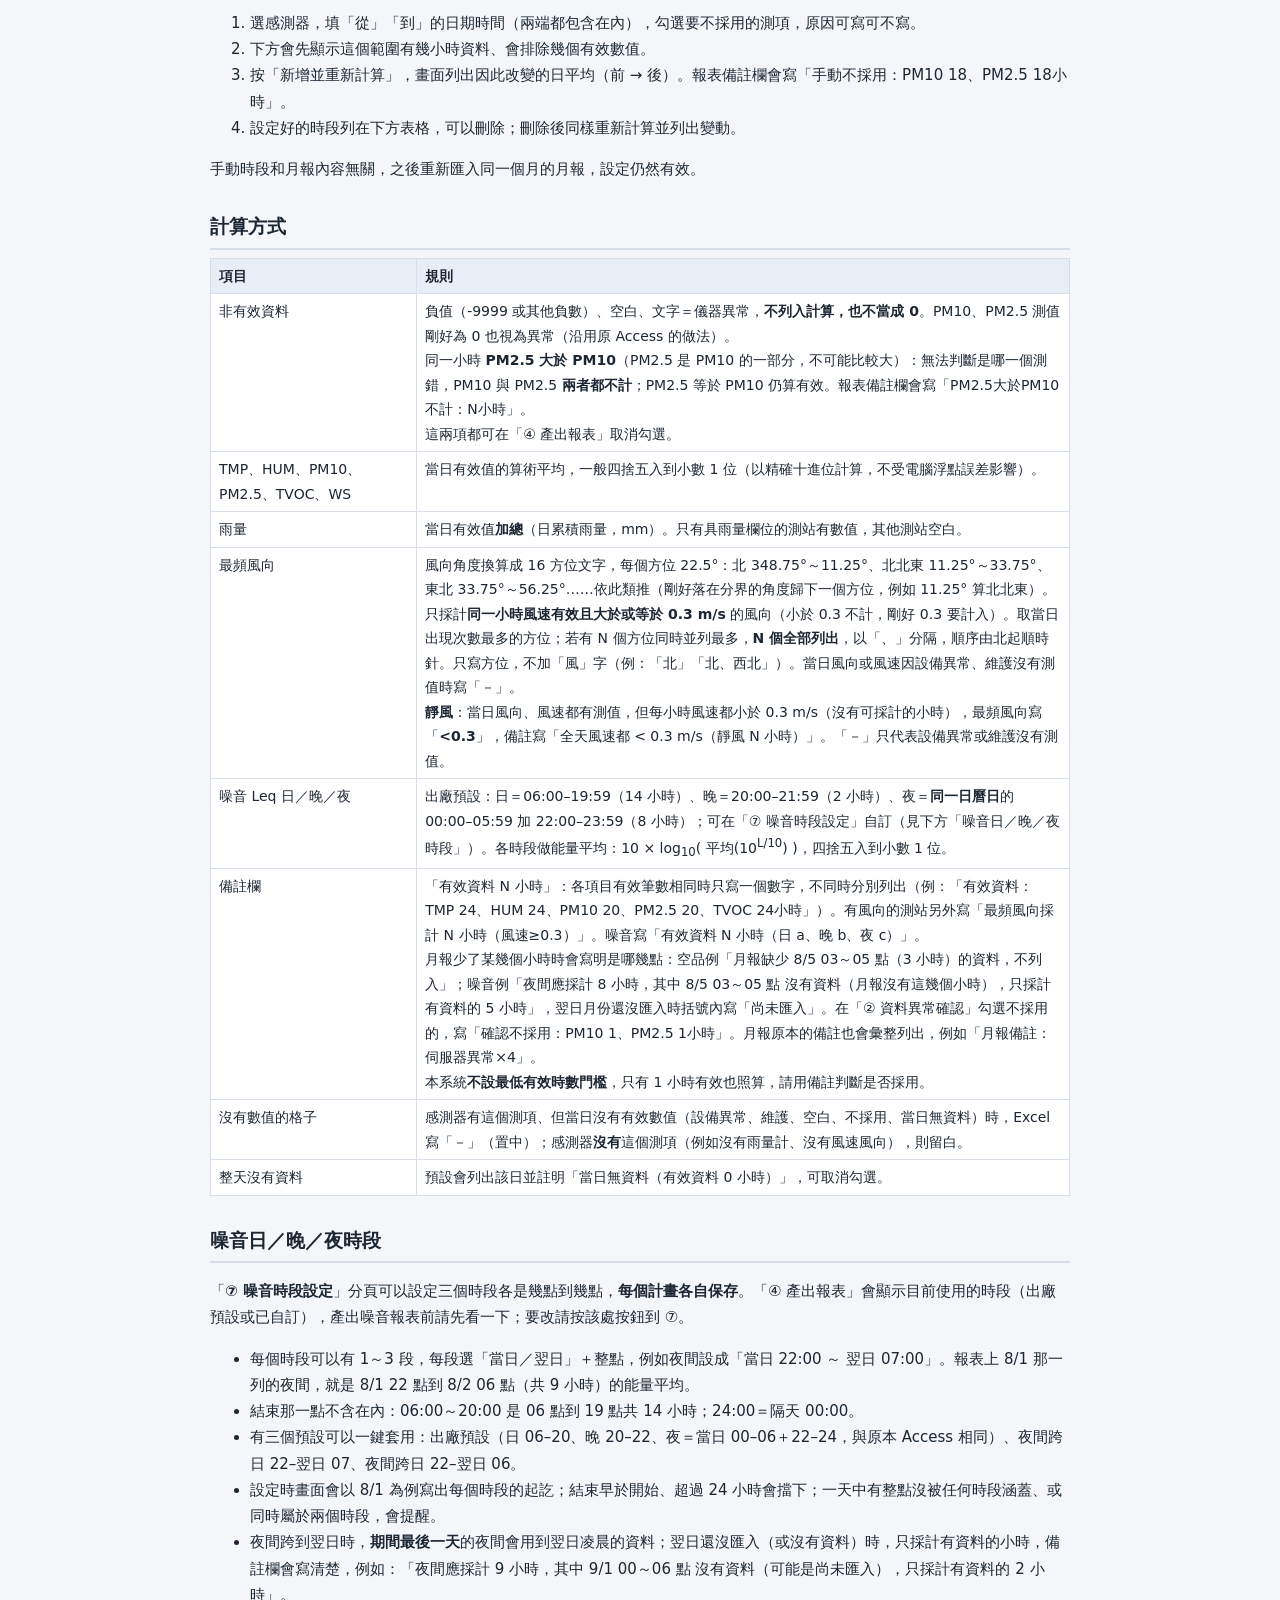
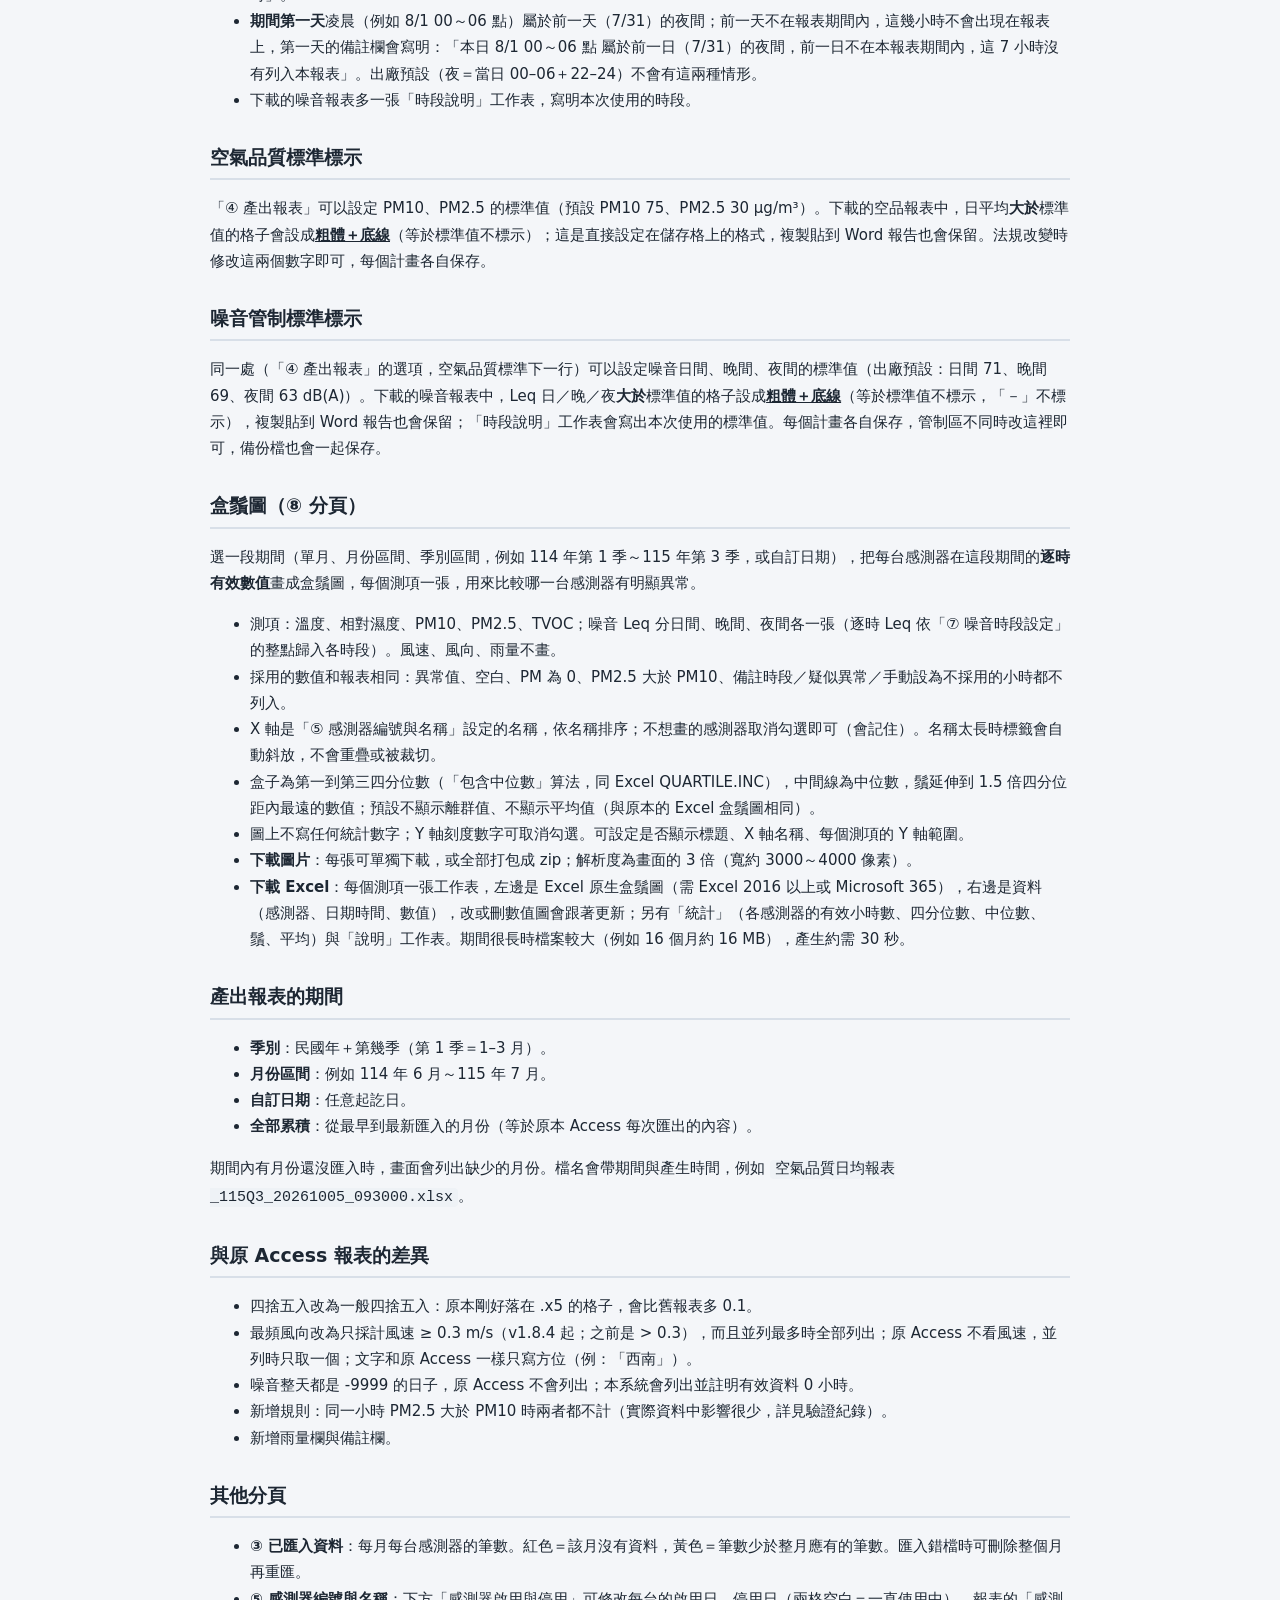
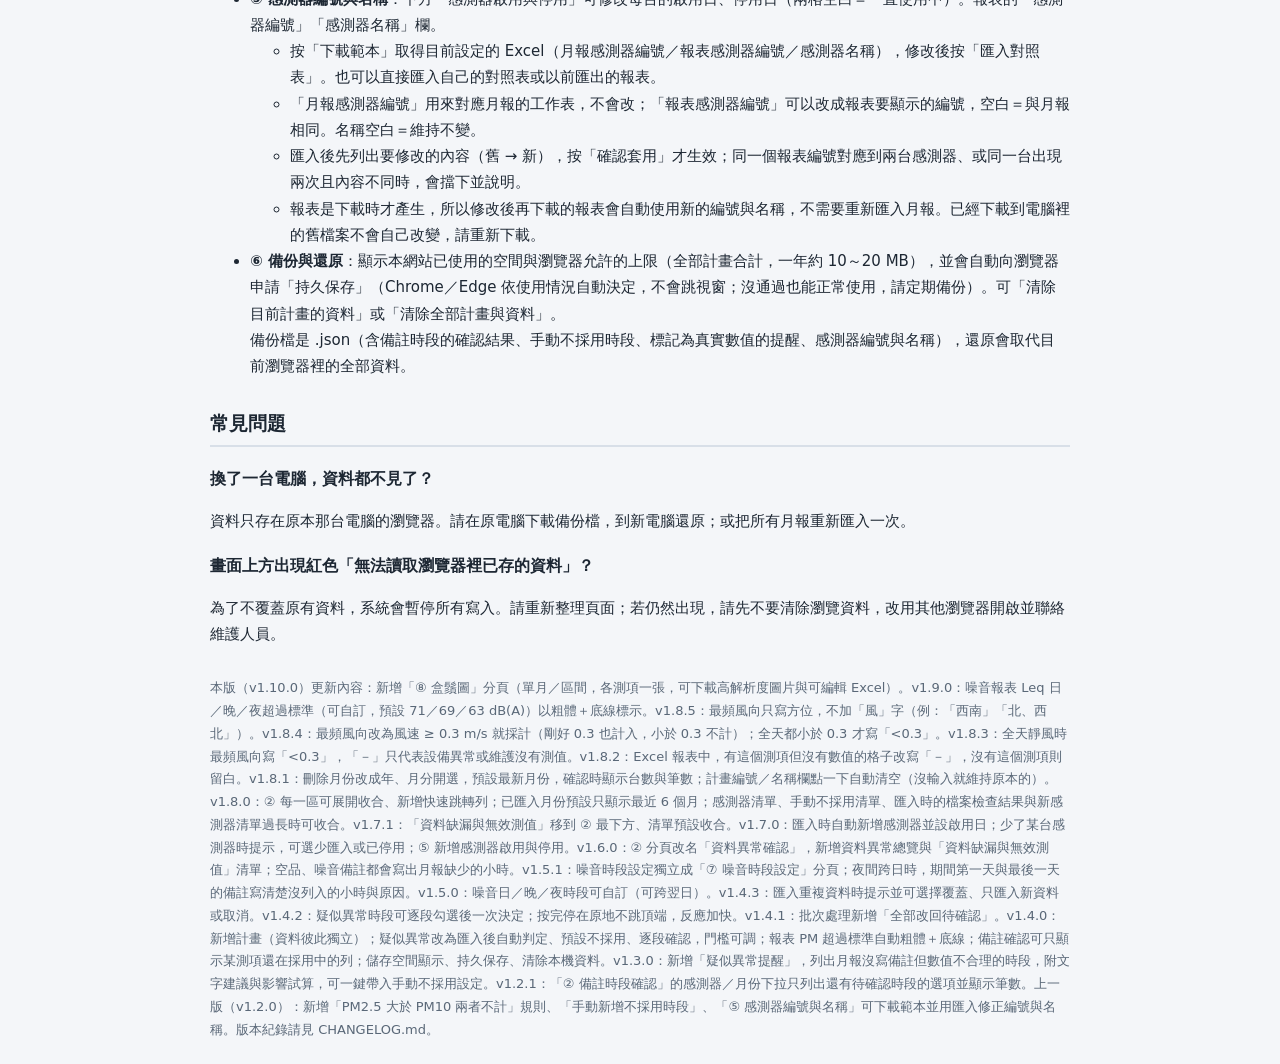
==== commit 06cc3dd6: "Add files via upload" ====
--- a/使用說明.html
+++ b/使用說明.html
@@ -154,6 +154,17 @@
 <p>「④ 產出報表」可以設定 PM10、PM2.5 的標準值（預設 PM10 75、PM2.5 30 μg/m³）。下載的空品報表中，日平均<b>大於</b>標準值的格子會設成<b><u>粗體＋底線</u></b>（等於標準值不標示）；這是直接設定在儲存格上的格式，複製貼到 Word 報告也會保留。法規改變時修改這兩個數字即可，每個計畫各自保存。</p>
 <h2>噪音管制標準標示</h2>
 <p>同一處（「④ 產出報表」的選項，空氣品質標準下一行）可以設定噪音日間、晚間、夜間的標準值（出廠預設：日間 71、晚間 69、夜間 63 dB(A)）。下載的噪音報表中，Leq 日／晚／夜<b>大於</b>標準值的格子設成<b><u>粗體＋底線</u></b>（等於標準值不標示，「－」不標示），複製貼到 Word 報告也會保留；「時段說明」工作表會寫出本次使用的標準值。每個計畫各自保存，管制區不同時改這裡即可，備份檔也會一起保存。</p>
+<h2>盒鬚圖（⑧ 分頁）</h2>
+<p>選一段期間（單月、月份區間、季別區間，例如 114 年第 1 季～115 年第 3 季，或自訂日期），把每台感測器在這段期間的<b>逐時有效數值</b>畫成盒鬚圖，每個測項一張，用來比較哪一台感測器有明顯異常。</p>
+<ul>
+  <li>測項：溫度、相對濕度、PM10、PM2.5、TVOC；噪音 Leq 分日間、晚間、夜間各一張（逐時 Leq 依「⑦ 噪音時段設定」的整點歸入各時段）。風速、風向、雨量不畫。</li>
+  <li>採用的數值和報表相同：異常值、空白、PM 為 0、PM2.5 大於 PM10、備註時段／疑似異常／手動設為不採用的小時都不列入。</li>
+  <li>X 軸是「⑤ 感測器編號與名稱」設定的名稱，依名稱排序；不想畫的感測器取消勾選即可（會記住）。名稱太長時標籤會自動斜放，不會重疊或被裁切。</li>
+  <li>盒子為第一到第三四分位數（「包含中位數」算法，同 Excel QUARTILE.INC），中間線為中位數，鬚延伸到 1.5 倍四分位距內最遠的數值；預設不顯示離群值、不顯示平均值（與原本的 Excel 盒鬚圖相同）。</li>
+  <li>圖上不寫任何統計數字；Y 軸刻度數字可取消勾選。可設定是否顯示標題、X 軸名稱、每個測項的 Y 軸範圍。</li>
+  <li><b>下載圖片</b>：每張可單獨下載，或全部打包成 zip；解析度為畫面的 3 倍（寬約 3000～4000 像素）。</li>
+  <li><b>下載 Excel</b>：每個測項一張工作表，左邊是 Excel 原生盒鬚圖（需 Excel 2016 以上或 Microsoft 365），右邊是資料（感測器、日期時間、數值），改或刪數值圖會跟著更新；另有「統計」（各感測器的有效小時數、四分位數、中位數、鬚、平均）與「說明」工作表。期間很長時檔案較大（例如 16 個月約 16 MB），產生約需 30 秒。</li>
+</ul>
 
 <h2>產出報表的期間</h2>
 <ul>
@@ -192,5 +203,5 @@
 <h3>畫面上方出現紅色「無法讀取瀏覽器裡已存的資料」？</h3>
 <p>為了不覆蓋原有資料，系統會暫停所有寫入。請重新整理頁面；若仍然出現，請先不要清除瀏覽資料，改用其他瀏覽器開啟並聯絡維護人員。</p>
 
-<p style="margin-top:30px;color:#5a6878;font-size:13px">本版（v1.9.0）更新內容：噪音報表 Leq 日／晚／夜超過標準（可自訂，預設 71／69／63 dB(A)）以粗體＋底線標示。v1.8.5：最頻風向只寫方位，不加「風」字（例：「西南」「北、西北」）。v1.8.4：最頻風向改為風速 ≥ 0.3 m/s 就採計（剛好 0.3 也計入，小於 0.3 不計）；全天都小於 0.3 才寫「&lt;0.3」。v1.8.3：全天靜風時最頻風向寫「&lt;0.3」，「－」只代表設備異常或維護沒有測值。v1.8.2：Excel 報表中，有這個測項但沒有數值的格子改寫「－」，沒有這個測項則留白。v1.8.1：刪除月份改成年、月分開選，預設最新月份，確認時顯示台數與筆數；計畫編號／名稱欄點一下自動清空（沒輸入就維持原本的）。v1.8.0：② 每一區可展開收合、新增快速跳轉列；已匯入月份預設只顯示最近 6 個月；感測器清單、手動不採用清單、匯入時的檔案檢查結果與新感測器清單過長時可收合。v1.7.1：「資料缺漏與無效測值」移到 ② 最下方、清單預設收合。v1.7.0：匯入時自動新增感測器並設啟用日；少了某台感測器時提示，可選少匯入或已停用；⑤ 新增感測器啟用與停用。v1.6.0：② 分頁改名「資料異常確認」，新增資料異常總覽與「資料缺漏與無效測值」清單；空品、噪音備註都會寫出月報缺少的小時。v1.5.1：噪音時段設定獨立成「⑦ 噪音時段設定」分頁；夜間跨日時，期間第一天與最後一天的備註寫清楚沒列入的小時與原因。v1.5.0：噪音日／晚／夜時段可自訂（可跨翌日）。v1.4.3：匯入重複資料時提示並可選擇覆蓋、只匯入新資料或取消。v1.4.2：疑似異常時段可逐段勾選後一次決定；按完停在原地不跳頂端，反應加快。v1.4.1：批次處理新增「全部改回待確認」。v1.4.0：新增計畫（資料彼此獨立）；疑似異常改為匯入後自動判定、預設不採用、逐段確認，門檻可調；報表 PM 超過標準自動粗體＋底線；備註確認可只顯示某測項還在採用中的列；儲存空間顯示、持久保存、清除本機資料。v1.3.0：新增「疑似異常提醒」，列出月報沒寫備註但數值不合理的時段，附文字建議與影響試算，可一鍵帶入手動不採用設定。v1.2.1：「② 備註時段確認」的感測器／月份下拉只列出還有待確認時段的選項並顯示筆數。上一版（v1.2.0）：新增「PM2.5 大於 PM10 兩者不計」規則、「手動新增不採用時段」、「⑤ 感測器編號與名稱」可下載範本並用匯入修正編號與名稱。版本紀錄請見 CHANGELOG.md。</p>
+<p style="margin-top:30px;color:#5a6878;font-size:13px">本版（v1.10.0）更新內容：新增「⑧ 盒鬚圖」分頁（單月／區間，各測項一張，可下載高解析度圖片與可編輯 Excel）。v1.9.0：噪音報表 Leq 日／晚／夜超過標準（可自訂，預設 71／69／63 dB(A)）以粗體＋底線標示。v1.8.5：最頻風向只寫方位，不加「風」字（例：「西南」「北、西北」）。v1.8.4：最頻風向改為風速 ≥ 0.3 m/s 就採計（剛好 0.3 也計入，小於 0.3 不計）；全天都小於 0.3 才寫「&lt;0.3」。v1.8.3：全天靜風時最頻風向寫「&lt;0.3」，「－」只代表設備異常或維護沒有測值。v1.8.2：Excel 報表中，有這個測項但沒有數值的格子改寫「－」，沒有這個測項則留白。v1.8.1：刪除月份改成年、月分開選，預設最新月份，確認時顯示台數與筆數；計畫編號／名稱欄點一下自動清空（沒輸入就維持原本的）。v1.8.0：② 每一區可展開收合、新增快速跳轉列；已匯入月份預設只顯示最近 6 個月；感測器清單、手動不採用清單、匯入時的檔案檢查結果與新感測器清單過長時可收合。v1.7.1：「資料缺漏與無效測值」移到 ② 最下方、清單預設收合。v1.7.0：匯入時自動新增感測器並設啟用日；少了某台感測器時提示，可選少匯入或已停用；⑤ 新增感測器啟用與停用。v1.6.0：② 分頁改名「資料異常確認」，新增資料異常總覽與「資料缺漏與無效測值」清單；空品、噪音備註都會寫出月報缺少的小時。v1.5.1：噪音時段設定獨立成「⑦ 噪音時段設定」分頁；夜間跨日時，期間第一天與最後一天的備註寫清楚沒列入的小時與原因。v1.5.0：噪音日／晚／夜時段可自訂（可跨翌日）。v1.4.3：匯入重複資料時提示並可選擇覆蓋、只匯入新資料或取消。v1.4.2：疑似異常時段可逐段勾選後一次決定；按完停在原地不跳頂端，反應加快。v1.4.1：批次處理新增「全部改回待確認」。v1.4.0：新增計畫（資料彼此獨立）；疑似異常改為匯入後自動判定、預設不採用、逐段確認，門檻可調；報表 PM 超過標準自動粗體＋底線；備註確認可只顯示某測項還在採用中的列；儲存空間顯示、持久保存、清除本機資料。v1.3.0：新增「疑似異常提醒」，列出月報沒寫備註但數值不合理的時段，附文字建議與影響試算，可一鍵帶入手動不採用設定。v1.2.1：「② 備註時段確認」的感測器／月份下拉只列出還有待確認時段的選項並顯示筆數。上一版（v1.2.0）：新增「PM2.5 大於 PM10 兩者不計」規則、「手動新增不採用時段」、「⑤ 感測器編號與名稱」可下載範本並用匯入修正編號與名稱。版本紀錄請見 CHANGELOG.md。</p>
 </div></body></html>
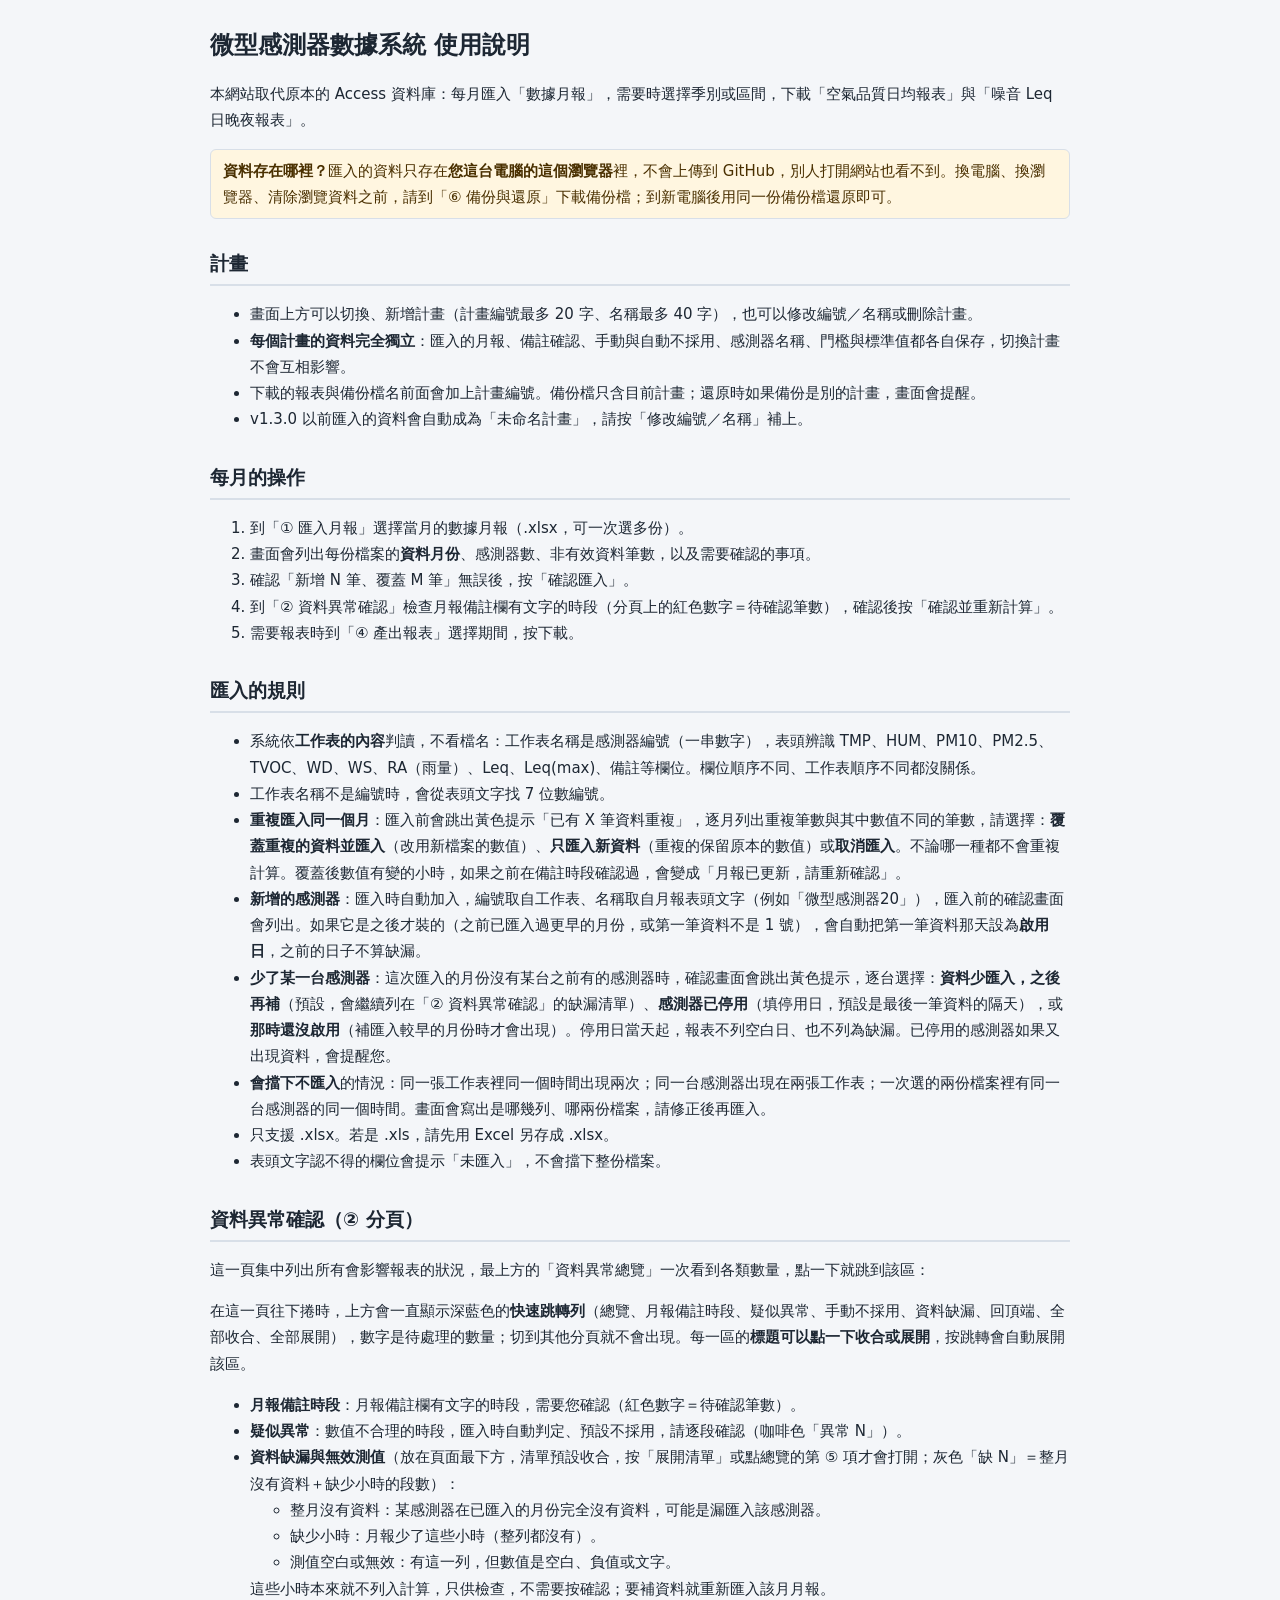
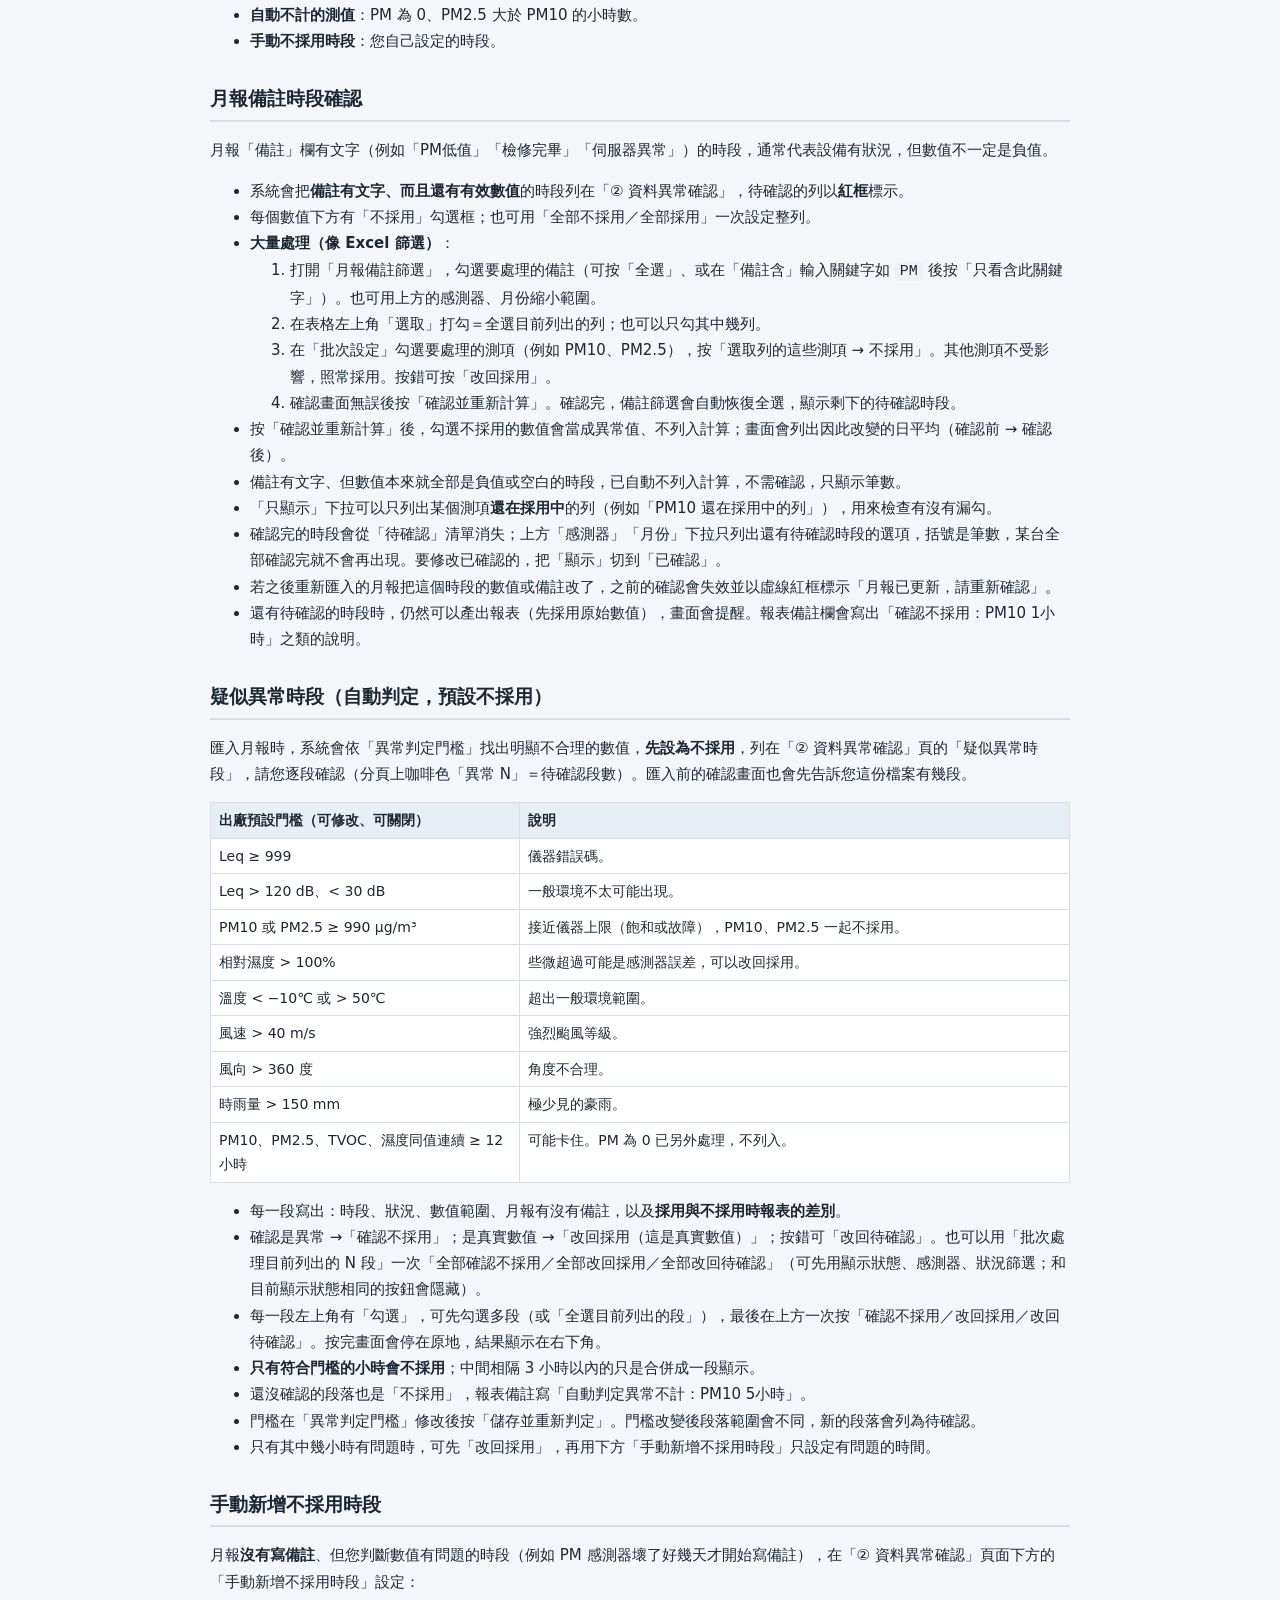
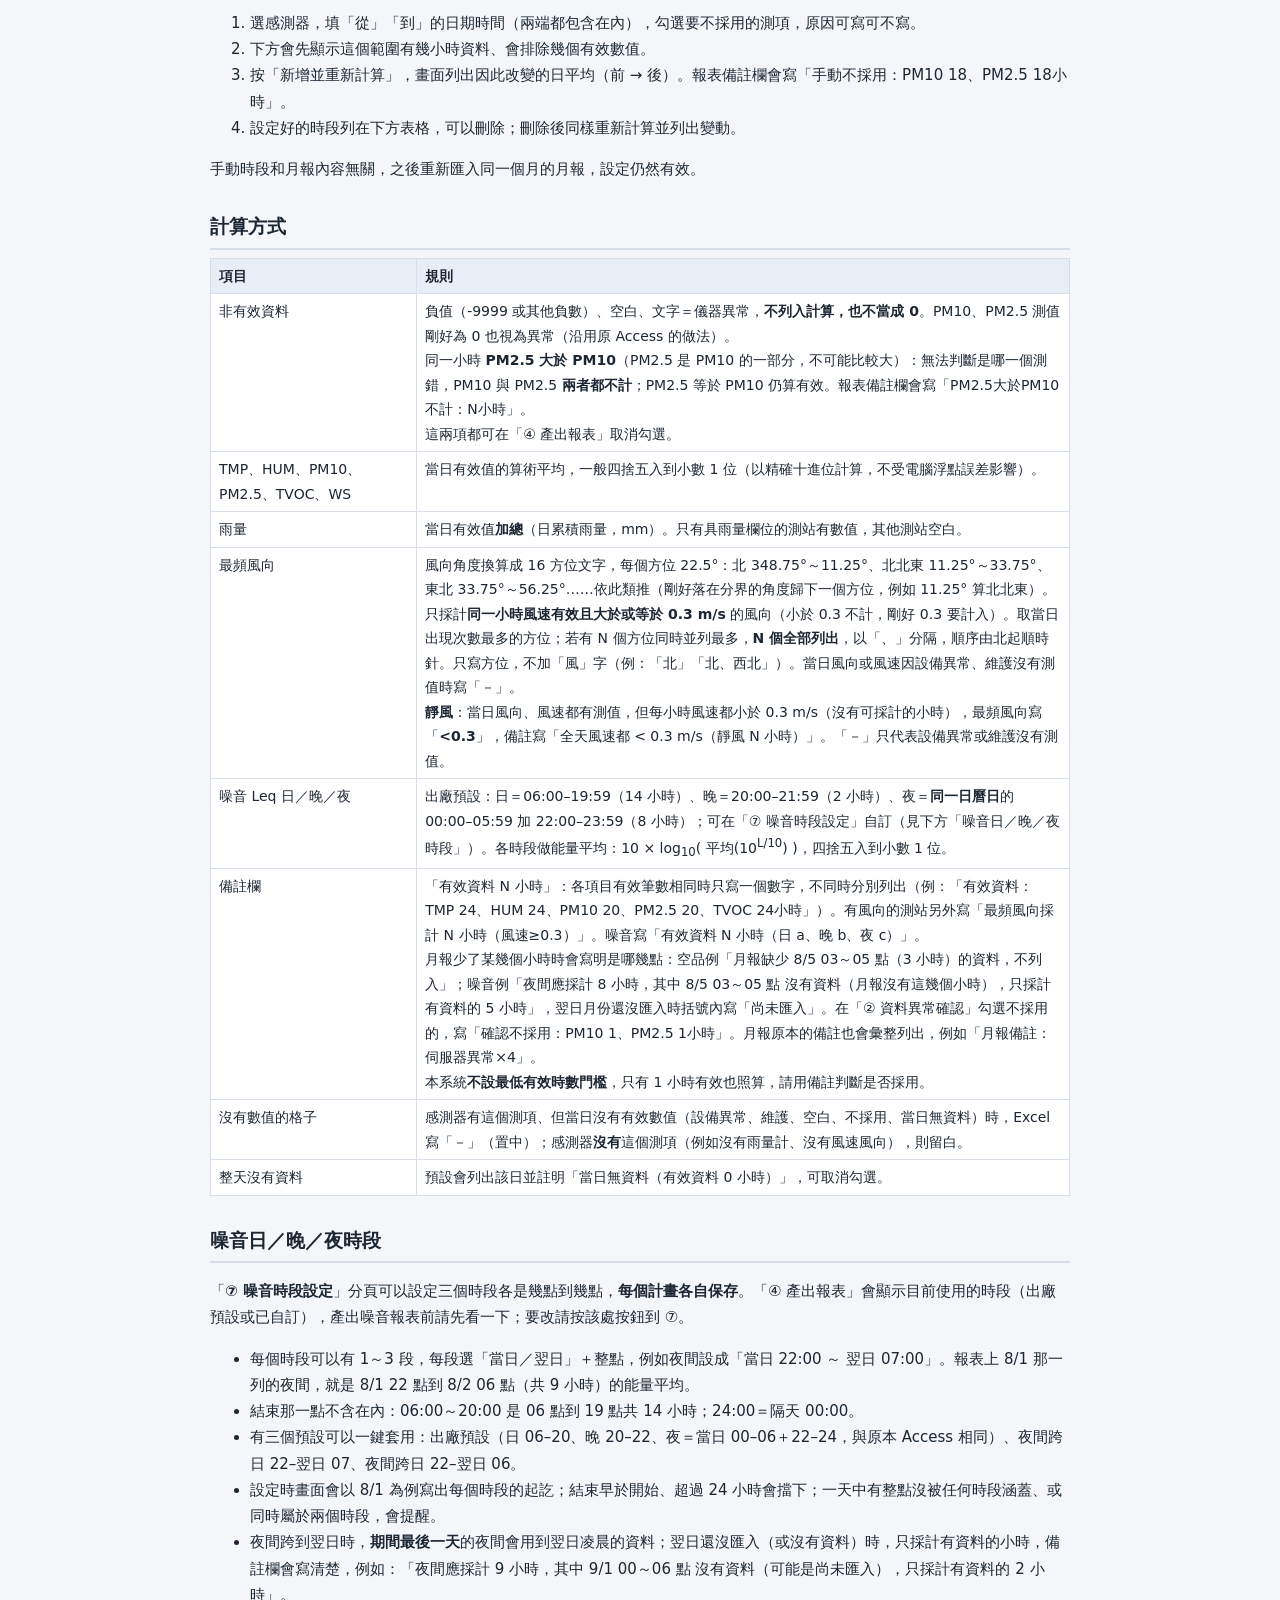
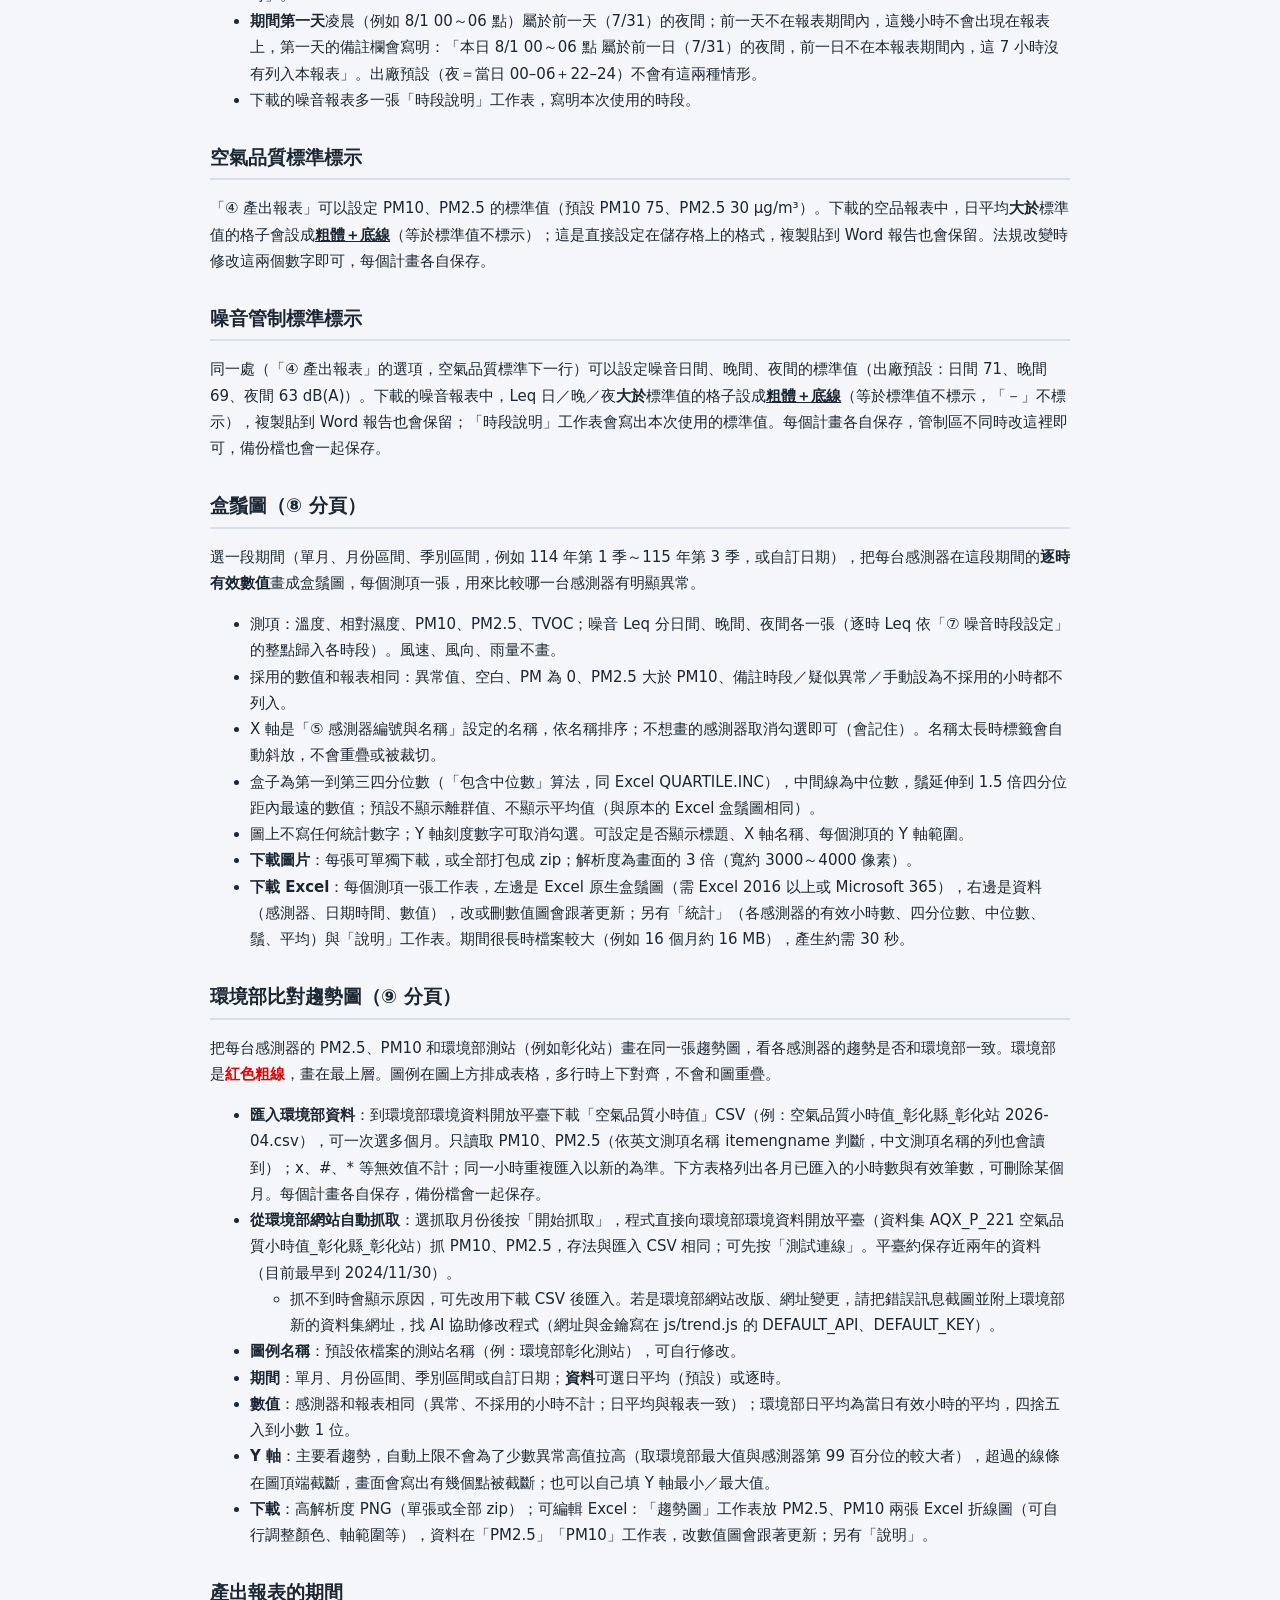
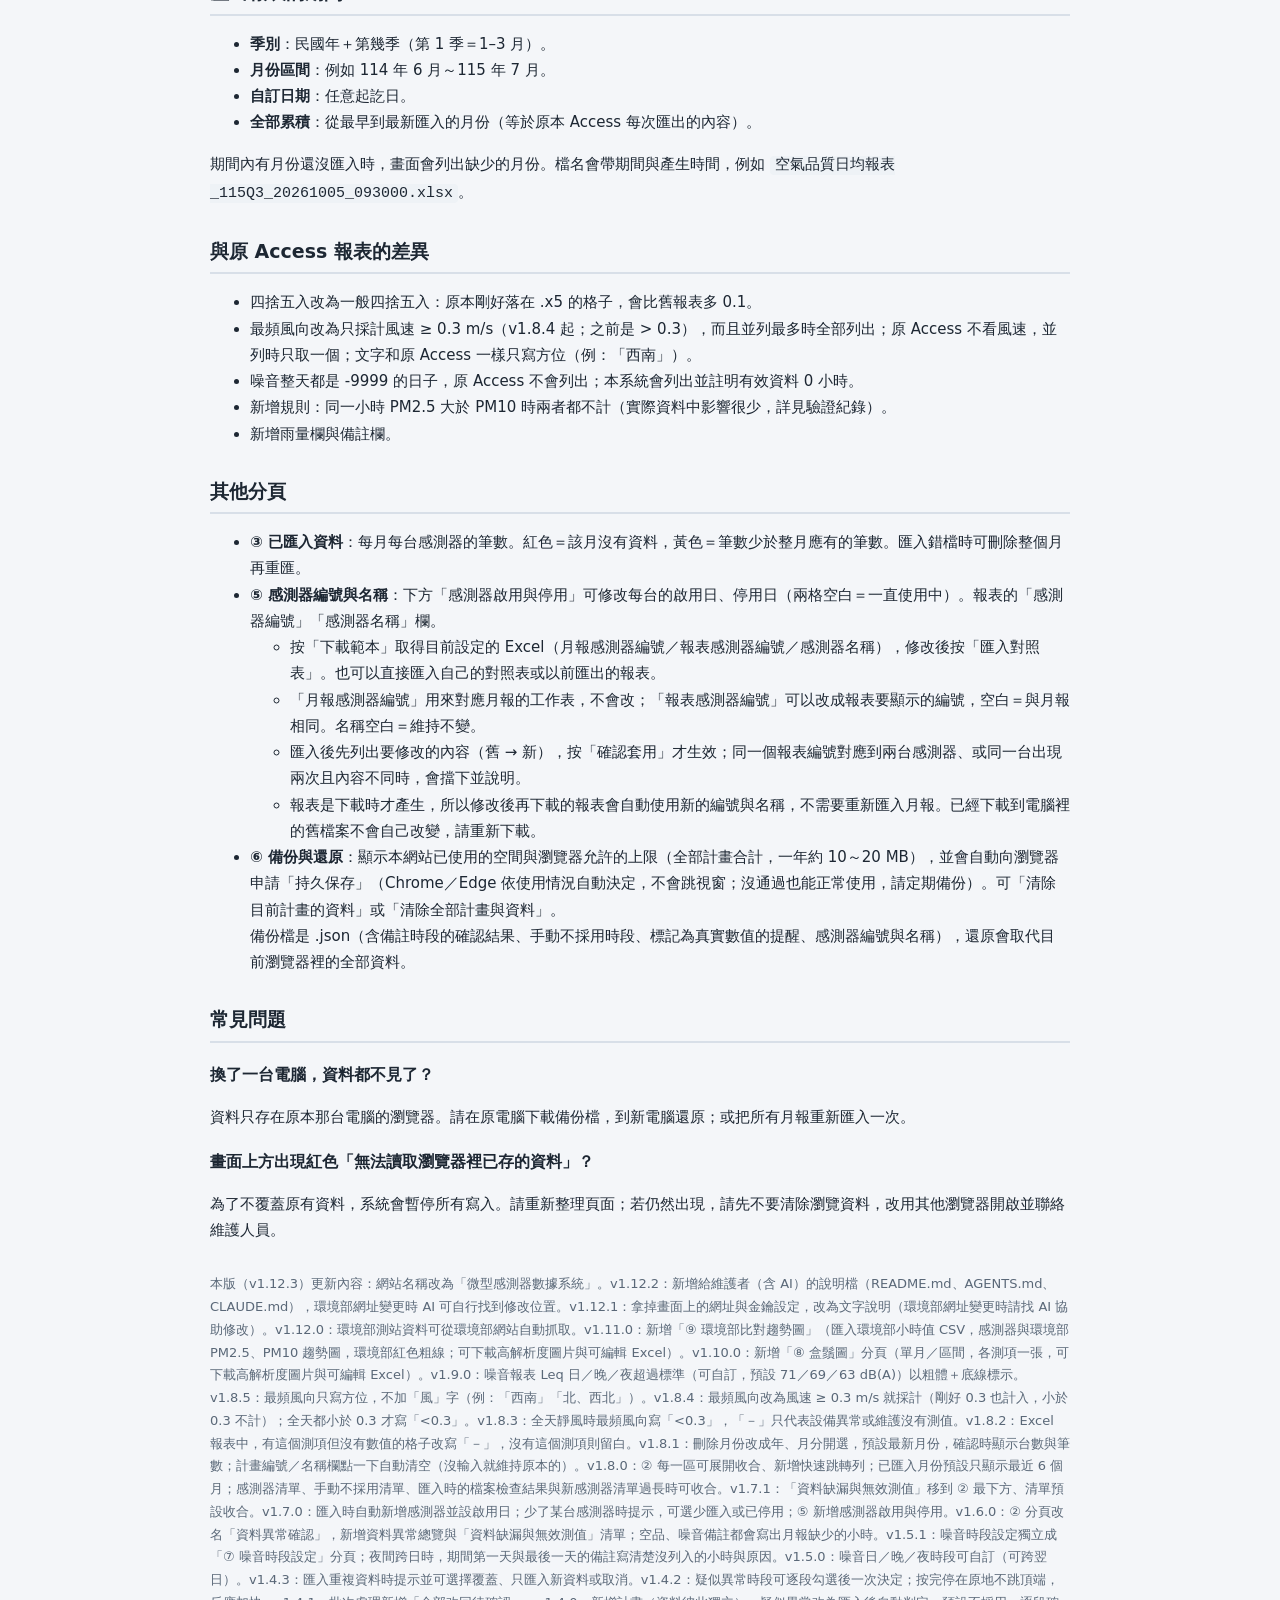
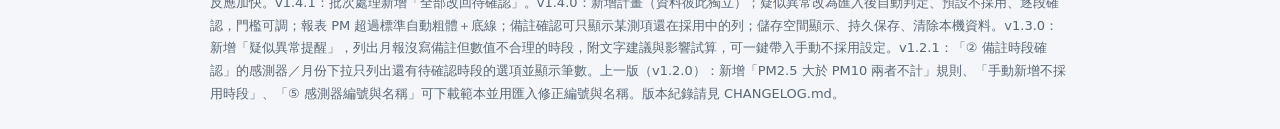
==== commit 561e1520: "Add files via upload" ====
--- a/使用說明.html
+++ b/使用說明.html
@@ -3,7 +3,7 @@
 <head>
 <meta charset="utf-8">
 <meta name="viewport" content="width=device-width, initial-scale=1">
-<title>使用說明｜環境監測季報產生器</title>
+<title>使用說明｜微型感測器數據系統</title>
 <style>
 body{margin:0;background:#f4f6f9;color:#1d2733;font-family:"Microsoft JhengHei","PingFang TC","Noto Sans TC",system-ui,sans-serif;line-height:1.75;font-size:15px}
 .wrap{max-width:860px;margin:0 auto;padding:16px}
@@ -20,7 +20,7 @@
 </style>
 </head>
 <body><div class="wrap">
-<h1>環境監測季報產生器 使用說明</h1>
+<h1>微型感測器數據系統 使用說明</h1>
 <p>本網站取代原本的 Access 資料庫：每月匯入「數據月報」，需要時選擇季別或區間，下載「空氣品質日均報表」與「噪音 Leq 日晚夜報表」。</p>
 
 <div class="card note"><b>資料存在哪裡？</b>匯入的資料只存在<b>您這台電腦的這個瀏覽器</b>裡，不會上傳到 GitHub，別人打開網站也看不到。換電腦、換瀏覽器、清除瀏覽資料之前，請到「⑥ 備份與還原」下載備份檔；到新電腦後用同一份備份檔還原即可。</div>
@@ -165,6 +165,20 @@
   <li><b>下載圖片</b>：每張可單獨下載，或全部打包成 zip；解析度為畫面的 3 倍（寬約 3000～4000 像素）。</li>
   <li><b>下載 Excel</b>：每個測項一張工作表，左邊是 Excel 原生盒鬚圖（需 Excel 2016 以上或 Microsoft 365），右邊是資料（感測器、日期時間、數值），改或刪數值圖會跟著更新；另有「統計」（各感測器的有效小時數、四分位數、中位數、鬚、平均）與「說明」工作表。期間很長時檔案較大（例如 16 個月約 16 MB），產生約需 30 秒。</li>
 </ul>
+<h2>環境部比對趨勢圖（⑨ 分頁）</h2>
+<p>把每台感測器的 PM2.5、PM10 和環境部測站（例如彰化站）畫在同一張趨勢圖，看各感測器的趨勢是否和環境部一致。環境部是<b style="color:#e60000">紅色粗線</b>，畫在最上層。圖例在圖上方排成表格，多行時上下對齊，不會和圖重疊。</p>
+<ul>
+  <li><b>匯入環境部資料</b>：到環境部環境資料開放平臺下載「空氣品質小時值」CSV（例：空氣品質小時值_彰化縣_彰化站 2026-04.csv），可一次選多個月。只讀取 PM10、PM2.5（依英文測項名稱 itemengname 判斷，中文測項名稱的列也會讀到）；x、#、* 等無效值不計；同一小時重複匯入以新的為準。下方表格列出各月已匯入的小時數與有效筆數，可刪除某個月。每個計畫各自保存，備份檔會一起保存。</li>
+  <li><b>從環境部網站自動抓取</b>：選抓取月份後按「開始抓取」，程式直接向環境部環境資料開放平臺（資料集 AQX_P_221 空氣品質小時值_彰化縣_彰化站）抓 PM10、PM2.5，存法與匯入 CSV 相同；可先按「測試連線」。平臺約保存近兩年的資料（目前最早到 2024/11/30）。
+    <ul>
+      <li>抓不到時會顯示原因，可先改用下載 CSV 後匯入。若是環境部網站改版、網址變更，請把錯誤訊息截圖並附上環境部新的資料集網址，找 AI 協助修改程式（網址與金鑰寫在 js/trend.js 的 DEFAULT_API、DEFAULT_KEY）。</li>
+    </ul></li>
+  <li><b>圖例名稱</b>：預設依檔案的測站名稱（例：環境部彰化測站），可自行修改。</li>
+  <li><b>期間</b>：單月、月份區間、季別區間或自訂日期；<b>資料</b>可選日平均（預設）或逐時。</li>
+  <li><b>數值</b>：感測器和報表相同（異常、不採用的小時不計；日平均與報表一致）；環境部日平均為當日有效小時的平均，四捨五入到小數 1 位。</li>
+  <li><b>Y 軸</b>：主要看趨勢，自動上限不會為了少數異常高值拉高（取環境部最大值與感測器第 99 百分位的較大者），超過的線條在圖頂端截斷，畫面會寫出有幾個點被截斷；也可以自己填 Y 軸最小／最大值。</li>
+  <li><b>下載</b>：高解析度 PNG（單張或全部 zip）；可編輯 Excel：「趨勢圖」工作表放 PM2.5、PM10 兩張 Excel 折線圖（可自行調整顏色、軸範圍等），資料在「PM2.5」「PM10」工作表，改數值圖會跟著更新；另有「說明」。</li>
+</ul>
 
 <h2>產出報表的期間</h2>
 <ul>
@@ -203,5 +217,5 @@
 <h3>畫面上方出現紅色「無法讀取瀏覽器裡已存的資料」？</h3>
 <p>為了不覆蓋原有資料，系統會暫停所有寫入。請重新整理頁面；若仍然出現，請先不要清除瀏覽資料，改用其他瀏覽器開啟並聯絡維護人員。</p>
 
-<p style="margin-top:30px;color:#5a6878;font-size:13px">本版（v1.10.0）更新內容：新增「⑧ 盒鬚圖」分頁（單月／區間，各測項一張，可下載高解析度圖片與可編輯 Excel）。v1.9.0：噪音報表 Leq 日／晚／夜超過標準（可自訂，預設 71／69／63 dB(A)）以粗體＋底線標示。v1.8.5：最頻風向只寫方位，不加「風」字（例：「西南」「北、西北」）。v1.8.4：最頻風向改為風速 ≥ 0.3 m/s 就採計（剛好 0.3 也計入，小於 0.3 不計）；全天都小於 0.3 才寫「&lt;0.3」。v1.8.3：全天靜風時最頻風向寫「&lt;0.3」，「－」只代表設備異常或維護沒有測值。v1.8.2：Excel 報表中，有這個測項但沒有數值的格子改寫「－」，沒有這個測項則留白。v1.8.1：刪除月份改成年、月分開選，預設最新月份，確認時顯示台數與筆數；計畫編號／名稱欄點一下自動清空（沒輸入就維持原本的）。v1.8.0：② 每一區可展開收合、新增快速跳轉列；已匯入月份預設只顯示最近 6 個月；感測器清單、手動不採用清單、匯入時的檔案檢查結果與新感測器清單過長時可收合。v1.7.1：「資料缺漏與無效測值」移到 ② 最下方、清單預設收合。v1.7.0：匯入時自動新增感測器並設啟用日；少了某台感測器時提示，可選少匯入或已停用；⑤ 新增感測器啟用與停用。v1.6.0：② 分頁改名「資料異常確認」，新增資料異常總覽與「資料缺漏與無效測值」清單；空品、噪音備註都會寫出月報缺少的小時。v1.5.1：噪音時段設定獨立成「⑦ 噪音時段設定」分頁；夜間跨日時，期間第一天與最後一天的備註寫清楚沒列入的小時與原因。v1.5.0：噪音日／晚／夜時段可自訂（可跨翌日）。v1.4.3：匯入重複資料時提示並可選擇覆蓋、只匯入新資料或取消。v1.4.2：疑似異常時段可逐段勾選後一次決定；按完停在原地不跳頂端，反應加快。v1.4.1：批次處理新增「全部改回待確認」。v1.4.0：新增計畫（資料彼此獨立）；疑似異常改為匯入後自動判定、預設不採用、逐段確認，門檻可調；報表 PM 超過標準自動粗體＋底線；備註確認可只顯示某測項還在採用中的列；儲存空間顯示、持久保存、清除本機資料。v1.3.0：新增「疑似異常提醒」，列出月報沒寫備註但數值不合理的時段，附文字建議與影響試算，可一鍵帶入手動不採用設定。v1.2.1：「② 備註時段確認」的感測器／月份下拉只列出還有待確認時段的選項並顯示筆數。上一版（v1.2.0）：新增「PM2.5 大於 PM10 兩者不計」規則、「手動新增不採用時段」、「⑤ 感測器編號與名稱」可下載範本並用匯入修正編號與名稱。版本紀錄請見 CHANGELOG.md。</p>
+<p style="margin-top:30px;color:#5a6878;font-size:13px">本版（v1.12.3）更新內容：網站名稱改為「微型感測器數據系統」。v1.12.2：新增給維護者（含 AI）的說明檔（README.md、AGENTS.md、CLAUDE.md），環境部網址變更時 AI 可自行找到修改位置。v1.12.1：拿掉畫面上的網址與金鑰設定，改為文字說明（環境部網址變更時請找 AI 協助修改）。v1.12.0：環境部測站資料可從環境部網站自動抓取。v1.11.0：新增「⑨ 環境部比對趨勢圖」（匯入環境部小時值 CSV，感測器與環境部 PM2.5、PM10 趨勢圖，環境部紅色粗線；可下載高解析度圖片與可編輯 Excel）。v1.10.0：新增「⑧ 盒鬚圖」分頁（單月／區間，各測項一張，可下載高解析度圖片與可編輯 Excel）。v1.9.0：噪音報表 Leq 日／晚／夜超過標準（可自訂，預設 71／69／63 dB(A)）以粗體＋底線標示。v1.8.5：最頻風向只寫方位，不加「風」字（例：「西南」「北、西北」）。v1.8.4：最頻風向改為風速 ≥ 0.3 m/s 就採計（剛好 0.3 也計入，小於 0.3 不計）；全天都小於 0.3 才寫「&lt;0.3」。v1.8.3：全天靜風時最頻風向寫「&lt;0.3」，「－」只代表設備異常或維護沒有測值。v1.8.2：Excel 報表中，有這個測項但沒有數值的格子改寫「－」，沒有這個測項則留白。v1.8.1：刪除月份改成年、月分開選，預設最新月份，確認時顯示台數與筆數；計畫編號／名稱欄點一下自動清空（沒輸入就維持原本的）。v1.8.0：② 每一區可展開收合、新增快速跳轉列；已匯入月份預設只顯示最近 6 個月；感測器清單、手動不採用清單、匯入時的檔案檢查結果與新感測器清單過長時可收合。v1.7.1：「資料缺漏與無效測值」移到 ② 最下方、清單預設收合。v1.7.0：匯入時自動新增感測器並設啟用日；少了某台感測器時提示，可選少匯入或已停用；⑤ 新增感測器啟用與停用。v1.6.0：② 分頁改名「資料異常確認」，新增資料異常總覽與「資料缺漏與無效測值」清單；空品、噪音備註都會寫出月報缺少的小時。v1.5.1：噪音時段設定獨立成「⑦ 噪音時段設定」分頁；夜間跨日時，期間第一天與最後一天的備註寫清楚沒列入的小時與原因。v1.5.0：噪音日／晚／夜時段可自訂（可跨翌日）。v1.4.3：匯入重複資料時提示並可選擇覆蓋、只匯入新資料或取消。v1.4.2：疑似異常時段可逐段勾選後一次決定；按完停在原地不跳頂端，反應加快。v1.4.1：批次處理新增「全部改回待確認」。v1.4.0：新增計畫（資料彼此獨立）；疑似異常改為匯入後自動判定、預設不採用、逐段確認，門檻可調；報表 PM 超過標準自動粗體＋底線；備註確認可只顯示某測項還在採用中的列；儲存空間顯示、持久保存、清除本機資料。v1.3.0：新增「疑似異常提醒」，列出月報沒寫備註但數值不合理的時段，附文字建議與影響試算，可一鍵帶入手動不採用設定。v1.2.1：「② 備註時段確認」的感測器／月份下拉只列出還有待確認時段的選項並顯示筆數。上一版（v1.2.0）：新增「PM2.5 大於 PM10 兩者不計」規則、「手動新增不採用時段」、「⑤ 感測器編號與名稱」可下載範本並用匯入修正編號與名稱。版本紀錄請見 CHANGELOG.md。</p>
 </div></body></html>
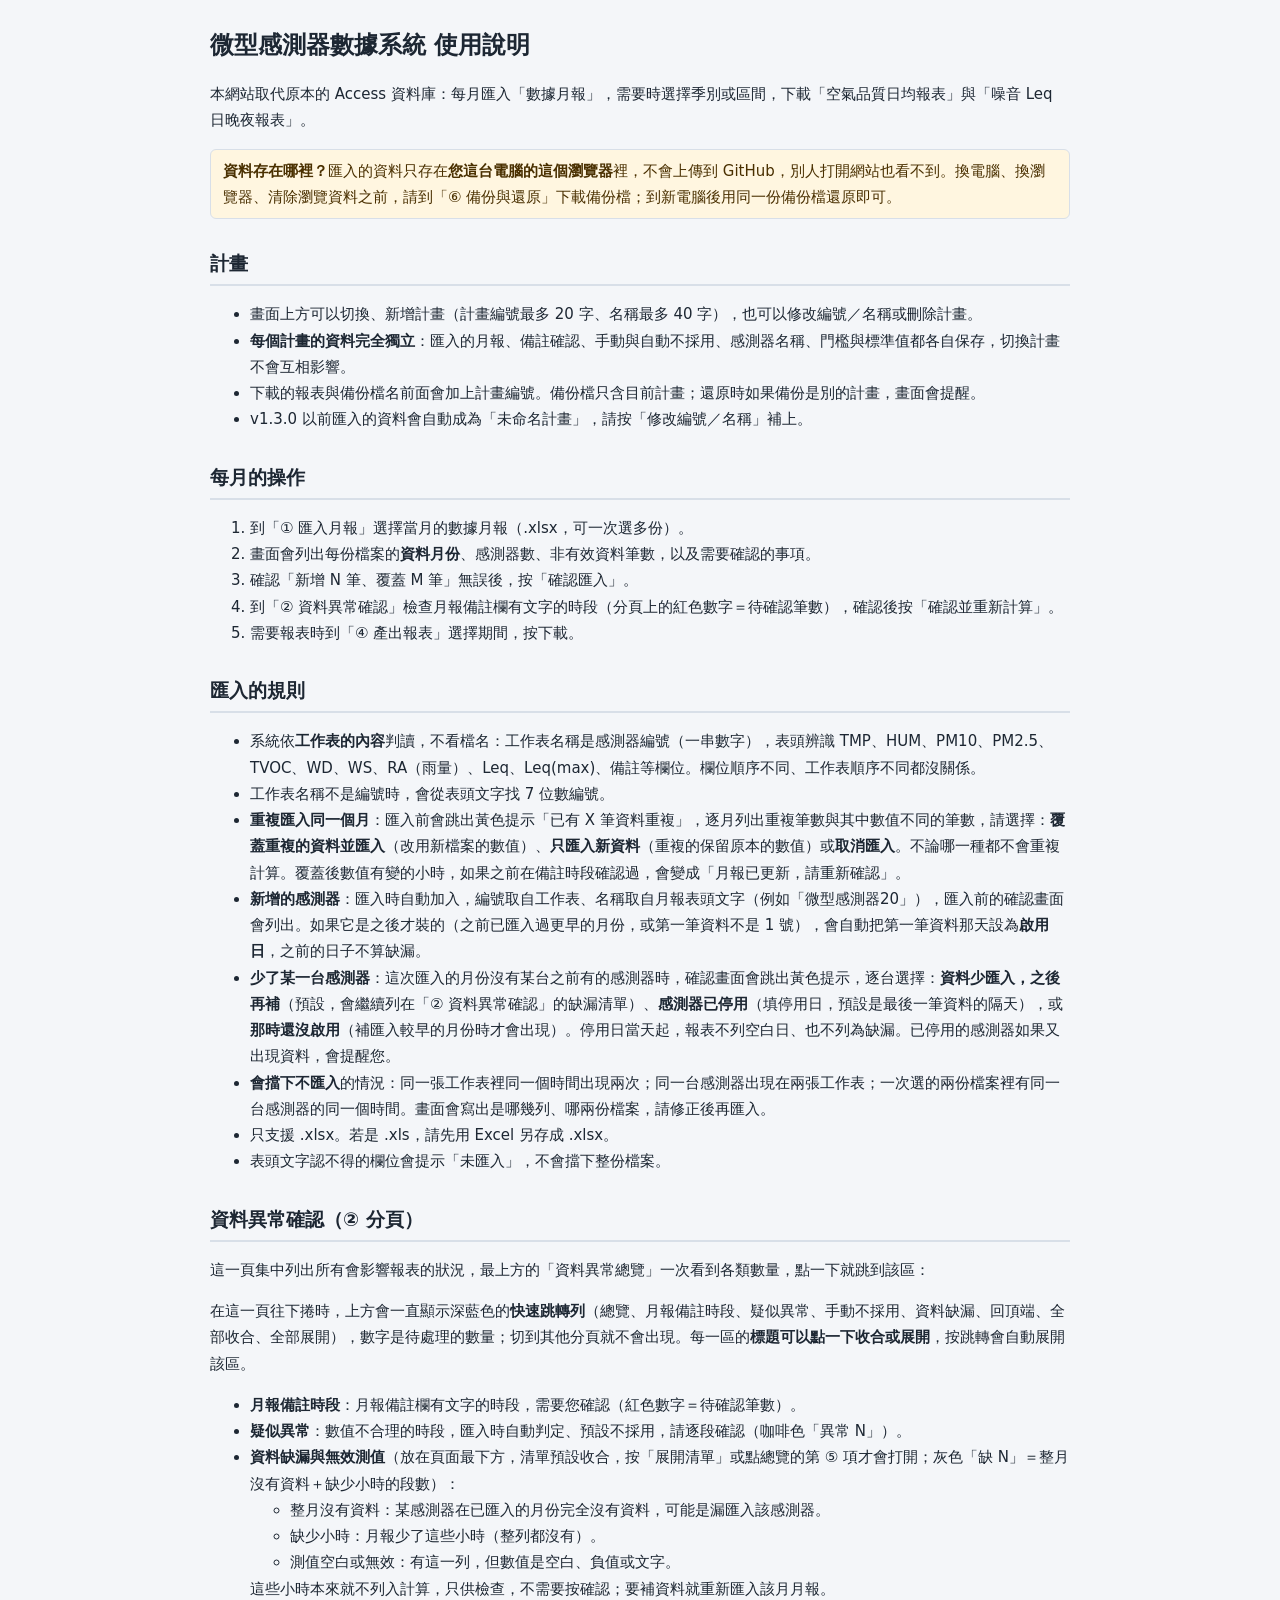
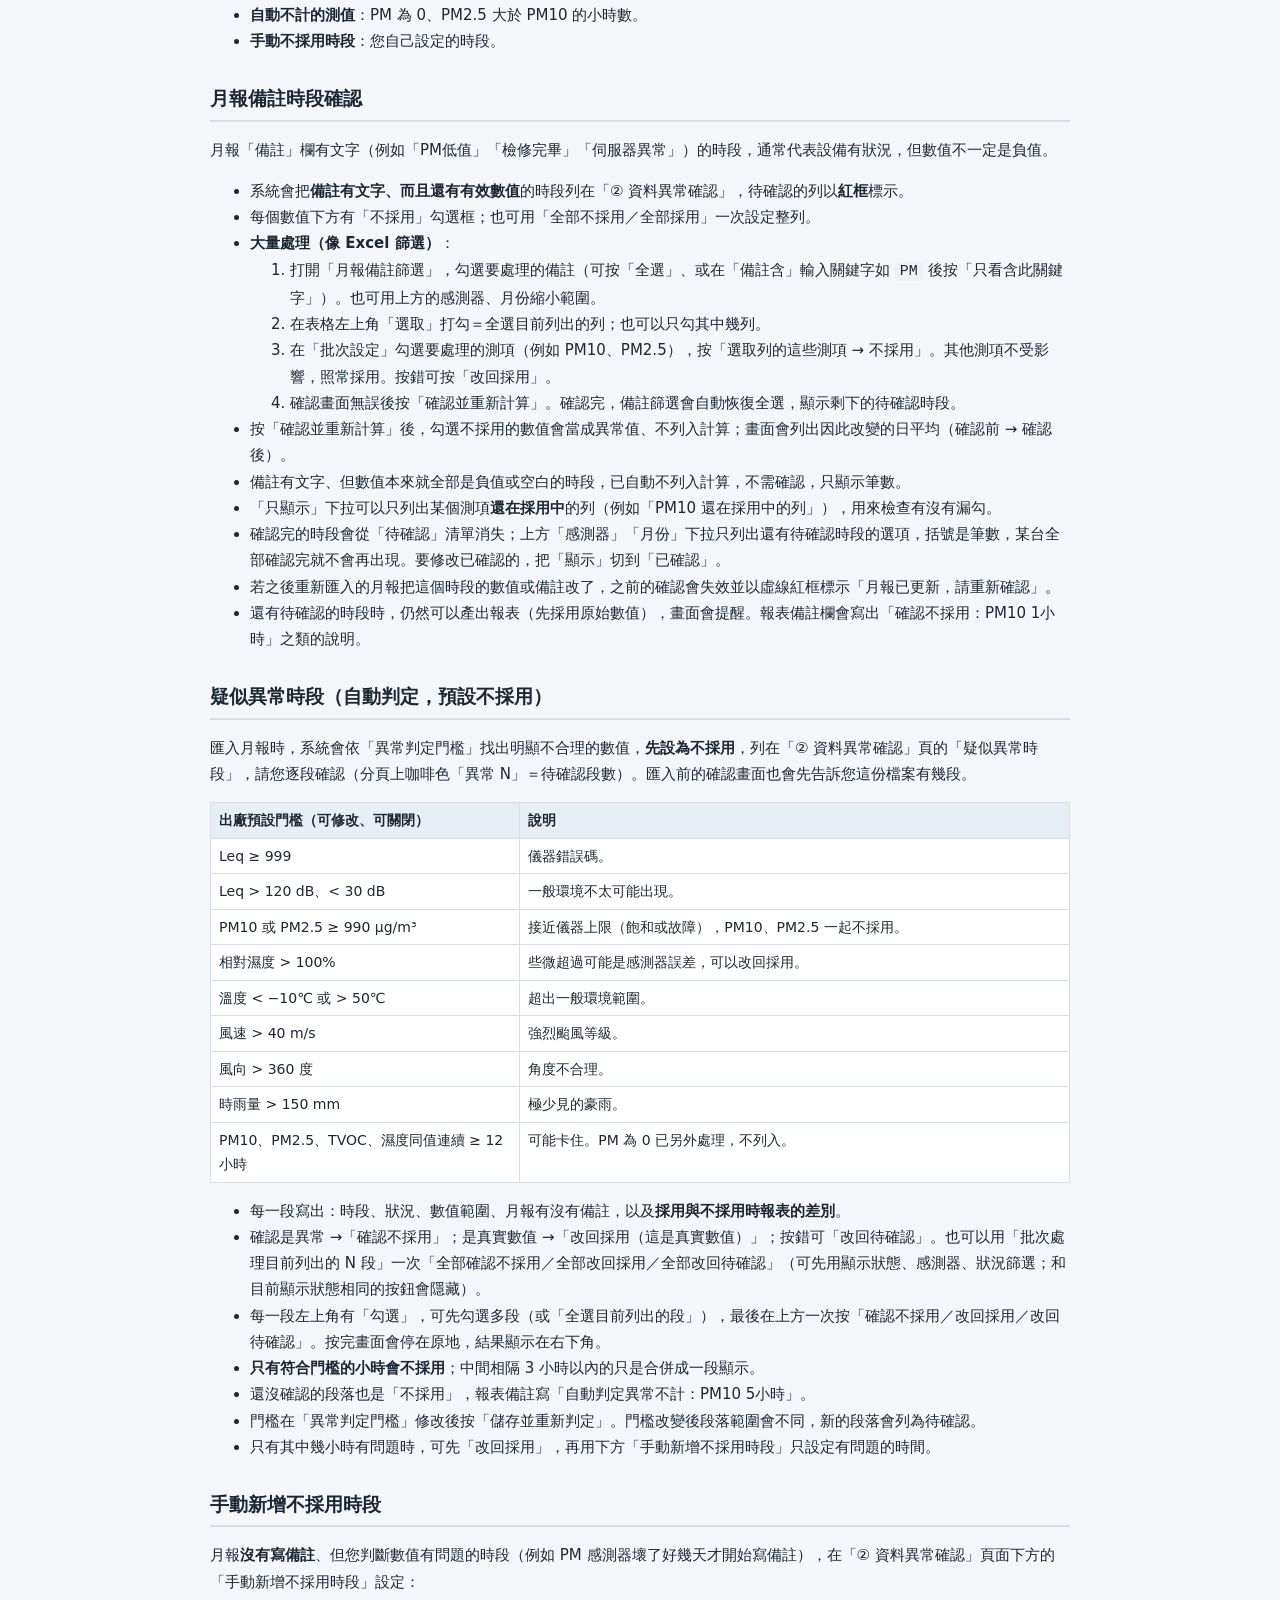
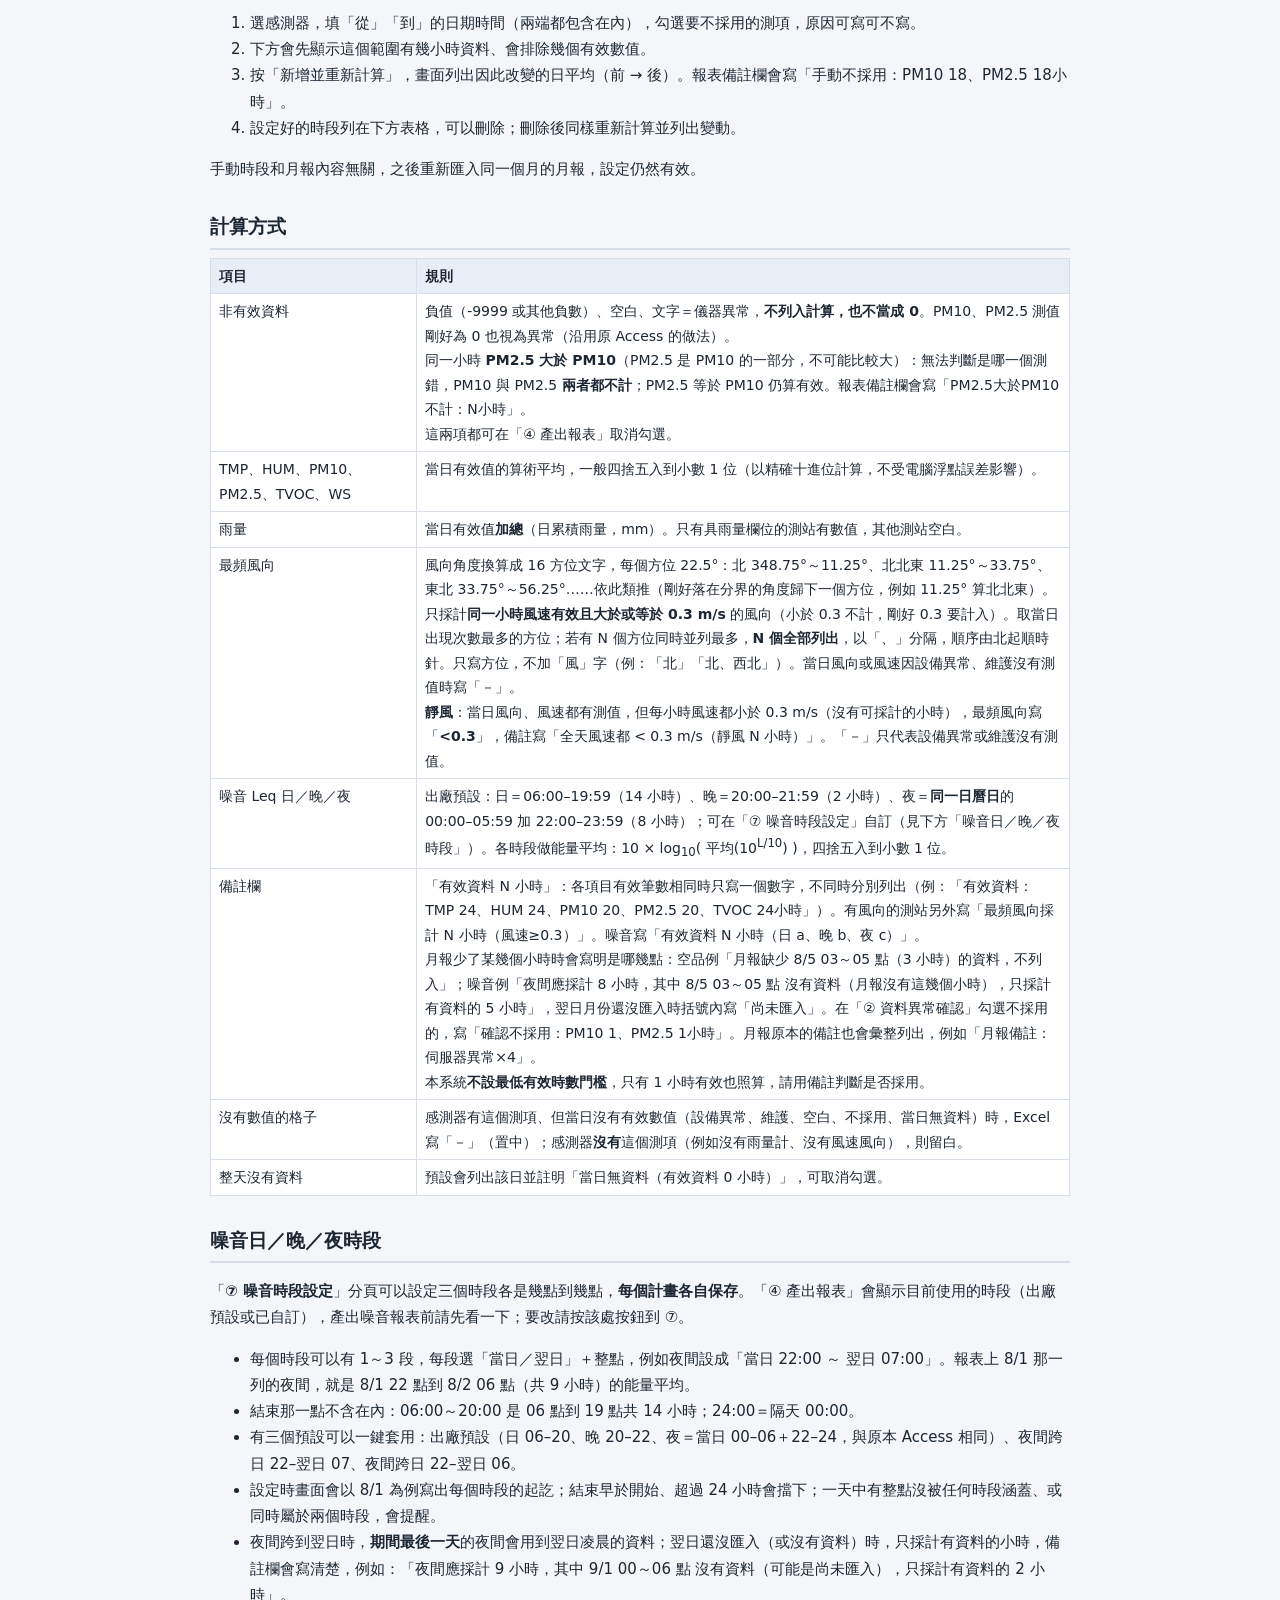
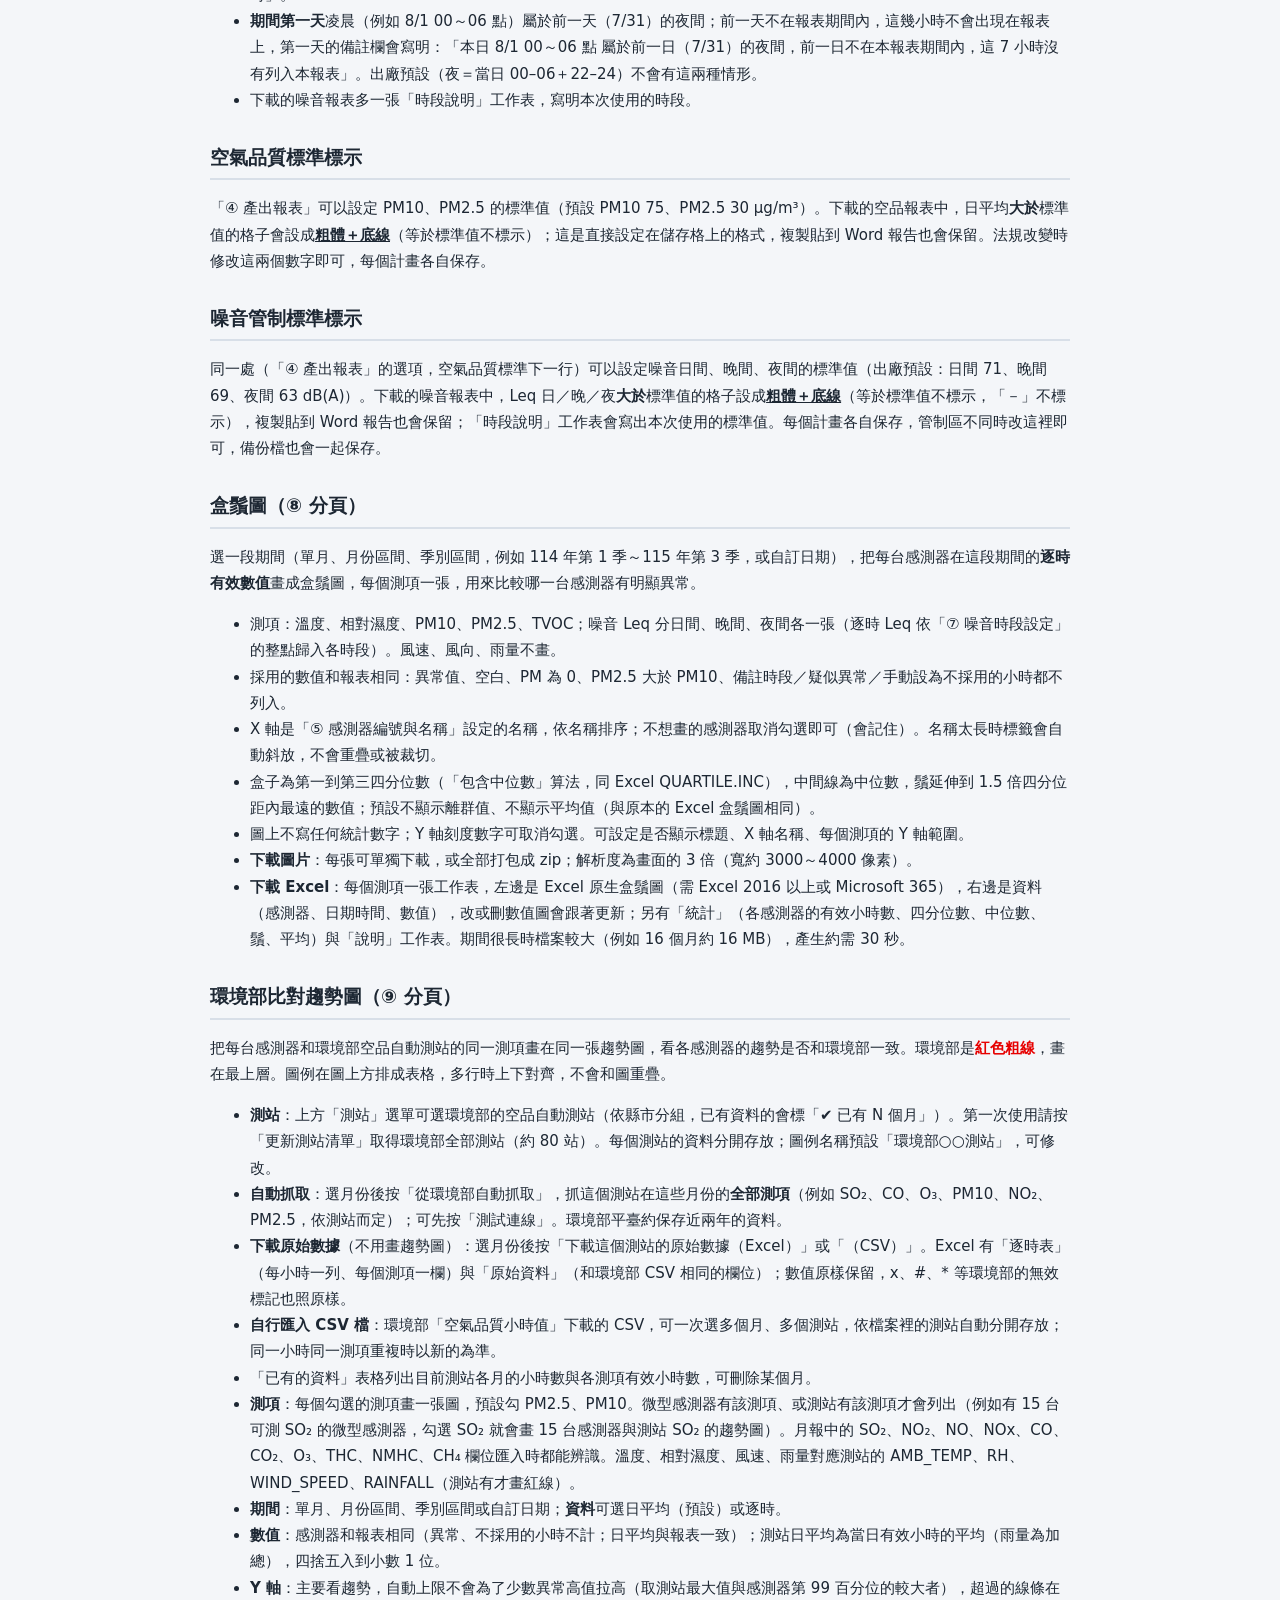
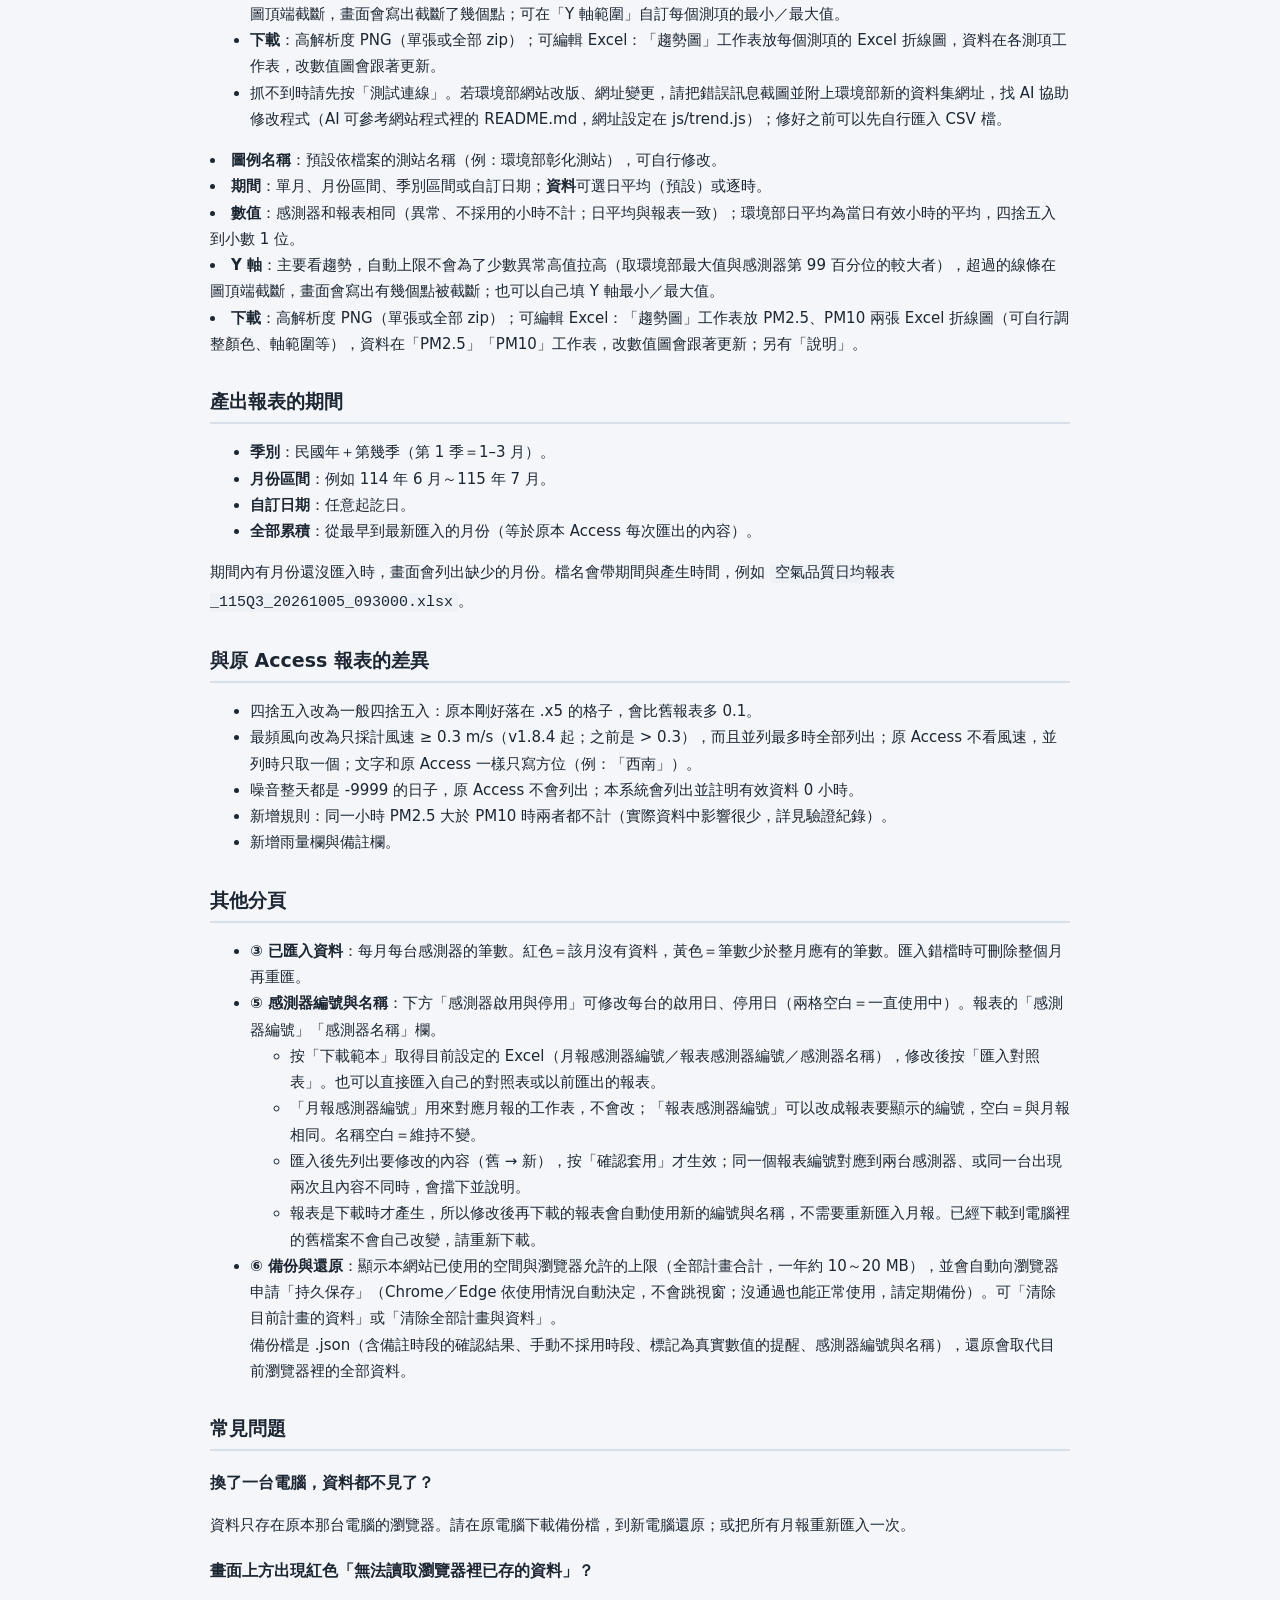
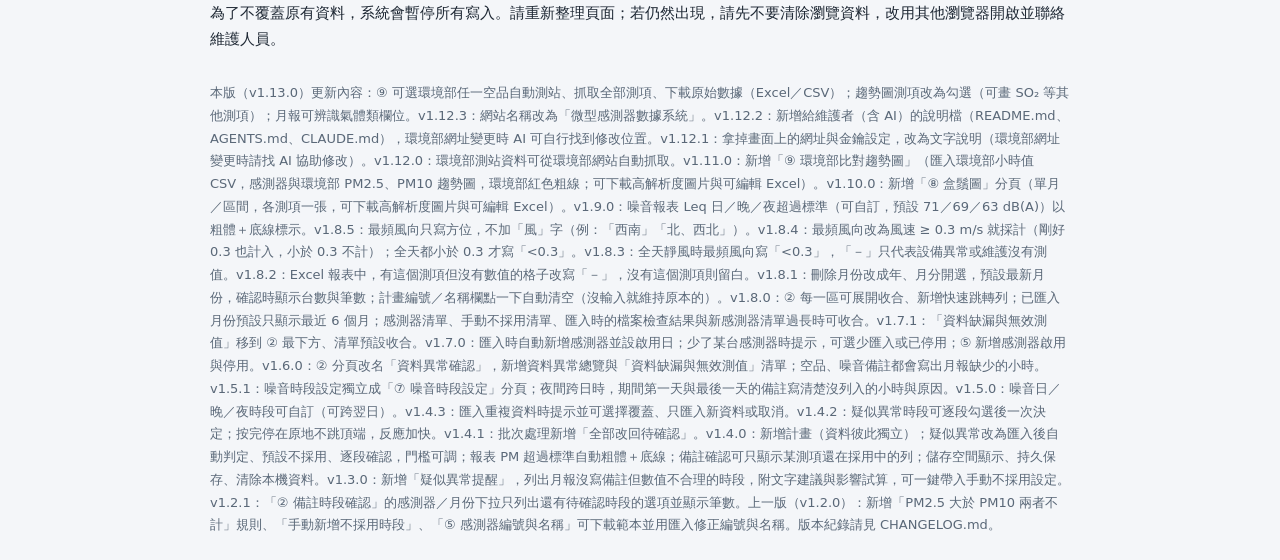
==== commit 1608cb42: "Add files via upload" ====
--- a/使用說明.html
+++ b/使用說明.html
@@ -166,13 +166,20 @@
   <li><b>下載 Excel</b>：每個測項一張工作表，左邊是 Excel 原生盒鬚圖（需 Excel 2016 以上或 Microsoft 365），右邊是資料（感測器、日期時間、數值），改或刪數值圖會跟著更新；另有「統計」（各感測器的有效小時數、四分位數、中位數、鬚、平均）與「說明」工作表。期間很長時檔案較大（例如 16 個月約 16 MB），產生約需 30 秒。</li>
 </ul>
 <h2>環境部比對趨勢圖（⑨ 分頁）</h2>
-<p>把每台感測器的 PM2.5、PM10 和環境部測站（例如彰化站）畫在同一張趨勢圖，看各感測器的趨勢是否和環境部一致。環境部是<b style="color:#e60000">紅色粗線</b>，畫在最上層。圖例在圖上方排成表格，多行時上下對齊，不會和圖重疊。</p>
-<ul>
-  <li><b>匯入環境部資料</b>：到環境部環境資料開放平臺下載「空氣品質小時值」CSV（例：空氣品質小時值_彰化縣_彰化站 2026-04.csv），可一次選多個月。只讀取 PM10、PM2.5（依英文測項名稱 itemengname 判斷，中文測項名稱的列也會讀到）；x、#、* 等無效值不計；同一小時重複匯入以新的為準。下方表格列出各月已匯入的小時數與有效筆數，可刪除某個月。每個計畫各自保存，備份檔會一起保存。</li>
-  <li><b>從環境部網站自動抓取</b>：選抓取月份後按「開始抓取」，程式直接向環境部環境資料開放平臺（資料集 AQX_P_221 空氣品質小時值_彰化縣_彰化站）抓 PM10、PM2.5，存法與匯入 CSV 相同；可先按「測試連線」。平臺約保存近兩年的資料（目前最早到 2024/11/30）。
-    <ul>
-      <li>抓不到時會顯示原因，可先改用下載 CSV 後匯入。若是環境部網站改版、網址變更，請把錯誤訊息截圖並附上環境部新的資料集網址，找 AI 協助修改程式（網址與金鑰寫在 js/trend.js 的 DEFAULT_API、DEFAULT_KEY）。</li>
-    </ul></li>
+<p>把每台感測器和環境部空品自動測站的同一測項畫在同一張趨勢圖，看各感測器的趨勢是否和環境部一致。環境部是<b style="color:#e60000">紅色粗線</b>，畫在最上層。圖例在圖上方排成表格，多行時上下對齊，不會和圖重疊。</p>
+<ul>
+  <li><b>測站</b>：上方「測站」選單可選環境部的空品自動測站（依縣市分組，已有資料的會標「✔ 已有 N 個月」）。第一次使用請按「更新測站清單」取得環境部全部測站（約 80 站）。每個測站的資料分開存放；圖例名稱預設「環境部○○測站」，可修改。</li>
+  <li><b>自動抓取</b>：選月份後按「從環境部自動抓取」，抓這個測站在這些月份的<b>全部測項</b>（例如 SO₂、CO、O₃、PM10、NO₂、PM2.5，依測站而定）；可先按「測試連線」。環境部平臺約保存近兩年的資料。</li>
+  <li><b>下載原始數據</b>（不用畫趨勢圖）：選月份後按「下載這個測站的原始數據（Excel）」或「（CSV）」。Excel 有「逐時表」（每小時一列、每個測項一欄）與「原始資料」（和環境部 CSV 相同的欄位）；數值原樣保留，x、#、* 等環境部的無效標記也照原樣。</li>
+  <li><b>自行匯入 CSV 檔</b>：環境部「空氣品質小時值」下載的 CSV，可一次選多個月、多個測站，依檔案裡的測站自動分開存放；同一小時同一測項重複時以新的為準。</li>
+  <li>「已有的資料」表格列出目前測站各月的小時數與各測項有效小時數，可刪除某個月。</li>
+  <li><b>測項</b>：每個勾選的測項畫一張圖，預設勾 PM2.5、PM10。微型感測器有該測項、或測站有該測項才會列出（例如有 15 台可測 SO₂ 的微型感測器，勾選 SO₂ 就會畫 15 台感測器與測站 SO₂ 的趨勢圖）。月報中的 SO₂、NO₂、NO、NOx、CO、CO₂、O₃、THC、NMHC、CH₄ 欄位匯入時都能辨識。溫度、相對濕度、風速、雨量對應測站的 AMB_TEMP、RH、WIND_SPEED、RAINFALL（測站有才畫紅線）。</li>
+  <li><b>期間</b>：單月、月份區間、季別區間或自訂日期；<b>資料</b>可選日平均（預設）或逐時。</li>
+  <li><b>數值</b>：感測器和報表相同（異常、不採用的小時不計；日平均與報表一致）；測站日平均為當日有效小時的平均（雨量為加總），四捨五入到小數 1 位。</li>
+  <li><b>Y 軸</b>：主要看趨勢，自動上限不會為了少數異常高值拉高（取測站最大值與感測器第 99 百分位的較大者），超過的線條在圖頂端截斷，畫面會寫出截斷了幾個點；可在「Y 軸範圍」自訂每個測項的最小／最大值。</li>
+  <li><b>下載</b>：高解析度 PNG（單張或全部 zip）；可編輯 Excel：「趨勢圖」工作表放每個測項的 Excel 折線圖，資料在各測項工作表，改數值圖會跟著更新。</li>
+  <li>抓不到時請先按「測試連線」。若環境部網站改版、網址變更，請把錯誤訊息截圖並附上環境部新的資料集網址，找 AI 協助修改程式（AI 可參考網站程式裡的 README.md，網址設定在 js/trend.js）；修好之前可以先自行匯入 CSV 檔。</li>
+</ul></li>
   <li><b>圖例名稱</b>：預設依檔案的測站名稱（例：環境部彰化測站），可自行修改。</li>
   <li><b>期間</b>：單月、月份區間、季別區間或自訂日期；<b>資料</b>可選日平均（預設）或逐時。</li>
   <li><b>數值</b>：感測器和報表相同（異常、不採用的小時不計；日平均與報表一致）；環境部日平均為當日有效小時的平均，四捨五入到小數 1 位。</li>
@@ -217,5 +224,5 @@
 <h3>畫面上方出現紅色「無法讀取瀏覽器裡已存的資料」？</h3>
 <p>為了不覆蓋原有資料，系統會暫停所有寫入。請重新整理頁面；若仍然出現，請先不要清除瀏覽資料，改用其他瀏覽器開啟並聯絡維護人員。</p>
 
-<p style="margin-top:30px;color:#5a6878;font-size:13px">本版（v1.12.3）更新內容：網站名稱改為「微型感測器數據系統」。v1.12.2：新增給維護者（含 AI）的說明檔（README.md、AGENTS.md、CLAUDE.md），環境部網址變更時 AI 可自行找到修改位置。v1.12.1：拿掉畫面上的網址與金鑰設定，改為文字說明（環境部網址變更時請找 AI 協助修改）。v1.12.0：環境部測站資料可從環境部網站自動抓取。v1.11.0：新增「⑨ 環境部比對趨勢圖」（匯入環境部小時值 CSV，感測器與環境部 PM2.5、PM10 趨勢圖，環境部紅色粗線；可下載高解析度圖片與可編輯 Excel）。v1.10.0：新增「⑧ 盒鬚圖」分頁（單月／區間，各測項一張，可下載高解析度圖片與可編輯 Excel）。v1.9.0：噪音報表 Leq 日／晚／夜超過標準（可自訂，預設 71／69／63 dB(A)）以粗體＋底線標示。v1.8.5：最頻風向只寫方位，不加「風」字（例：「西南」「北、西北」）。v1.8.4：最頻風向改為風速 ≥ 0.3 m/s 就採計（剛好 0.3 也計入，小於 0.3 不計）；全天都小於 0.3 才寫「&lt;0.3」。v1.8.3：全天靜風時最頻風向寫「&lt;0.3」，「－」只代表設備異常或維護沒有測值。v1.8.2：Excel 報表中，有這個測項但沒有數值的格子改寫「－」，沒有這個測項則留白。v1.8.1：刪除月份改成年、月分開選，預設最新月份，確認時顯示台數與筆數；計畫編號／名稱欄點一下自動清空（沒輸入就維持原本的）。v1.8.0：② 每一區可展開收合、新增快速跳轉列；已匯入月份預設只顯示最近 6 個月；感測器清單、手動不採用清單、匯入時的檔案檢查結果與新感測器清單過長時可收合。v1.7.1：「資料缺漏與無效測值」移到 ② 最下方、清單預設收合。v1.7.0：匯入時自動新增感測器並設啟用日；少了某台感測器時提示，可選少匯入或已停用；⑤ 新增感測器啟用與停用。v1.6.0：② 分頁改名「資料異常確認」，新增資料異常總覽與「資料缺漏與無效測值」清單；空品、噪音備註都會寫出月報缺少的小時。v1.5.1：噪音時段設定獨立成「⑦ 噪音時段設定」分頁；夜間跨日時，期間第一天與最後一天的備註寫清楚沒列入的小時與原因。v1.5.0：噪音日／晚／夜時段可自訂（可跨翌日）。v1.4.3：匯入重複資料時提示並可選擇覆蓋、只匯入新資料或取消。v1.4.2：疑似異常時段可逐段勾選後一次決定；按完停在原地不跳頂端，反應加快。v1.4.1：批次處理新增「全部改回待確認」。v1.4.0：新增計畫（資料彼此獨立）；疑似異常改為匯入後自動判定、預設不採用、逐段確認，門檻可調；報表 PM 超過標準自動粗體＋底線；備註確認可只顯示某測項還在採用中的列；儲存空間顯示、持久保存、清除本機資料。v1.3.0：新增「疑似異常提醒」，列出月報沒寫備註但數值不合理的時段，附文字建議與影響試算，可一鍵帶入手動不採用設定。v1.2.1：「② 備註時段確認」的感測器／月份下拉只列出還有待確認時段的選項並顯示筆數。上一版（v1.2.0）：新增「PM2.5 大於 PM10 兩者不計」規則、「手動新增不採用時段」、「⑤ 感測器編號與名稱」可下載範本並用匯入修正編號與名稱。版本紀錄請見 CHANGELOG.md。</p>
+<p style="margin-top:30px;color:#5a6878;font-size:13px">本版（v1.13.0）更新內容：⑨ 可選環境部任一空品自動測站、抓取全部測項、下載原始數據（Excel／CSV）；趨勢圖測項改為勾選（可畫 SO₂ 等其他測項）；月報可辨識氣體類欄位。v1.12.3：網站名稱改為「微型感測器數據系統」。v1.12.2：新增給維護者（含 AI）的說明檔（README.md、AGENTS.md、CLAUDE.md），環境部網址變更時 AI 可自行找到修改位置。v1.12.1：拿掉畫面上的網址與金鑰設定，改為文字說明（環境部網址變更時請找 AI 協助修改）。v1.12.0：環境部測站資料可從環境部網站自動抓取。v1.11.0：新增「⑨ 環境部比對趨勢圖」（匯入環境部小時值 CSV，感測器與環境部 PM2.5、PM10 趨勢圖，環境部紅色粗線；可下載高解析度圖片與可編輯 Excel）。v1.10.0：新增「⑧ 盒鬚圖」分頁（單月／區間，各測項一張，可下載高解析度圖片與可編輯 Excel）。v1.9.0：噪音報表 Leq 日／晚／夜超過標準（可自訂，預設 71／69／63 dB(A)）以粗體＋底線標示。v1.8.5：最頻風向只寫方位，不加「風」字（例：「西南」「北、西北」）。v1.8.4：最頻風向改為風速 ≥ 0.3 m/s 就採計（剛好 0.3 也計入，小於 0.3 不計）；全天都小於 0.3 才寫「&lt;0.3」。v1.8.3：全天靜風時最頻風向寫「&lt;0.3」，「－」只代表設備異常或維護沒有測值。v1.8.2：Excel 報表中，有這個測項但沒有數值的格子改寫「－」，沒有這個測項則留白。v1.8.1：刪除月份改成年、月分開選，預設最新月份，確認時顯示台數與筆數；計畫編號／名稱欄點一下自動清空（沒輸入就維持原本的）。v1.8.0：② 每一區可展開收合、新增快速跳轉列；已匯入月份預設只顯示最近 6 個月；感測器清單、手動不採用清單、匯入時的檔案檢查結果與新感測器清單過長時可收合。v1.7.1：「資料缺漏與無效測值」移到 ② 最下方、清單預設收合。v1.7.0：匯入時自動新增感測器並設啟用日；少了某台感測器時提示，可選少匯入或已停用；⑤ 新增感測器啟用與停用。v1.6.0：② 分頁改名「資料異常確認」，新增資料異常總覽與「資料缺漏與無效測值」清單；空品、噪音備註都會寫出月報缺少的小時。v1.5.1：噪音時段設定獨立成「⑦ 噪音時段設定」分頁；夜間跨日時，期間第一天與最後一天的備註寫清楚沒列入的小時與原因。v1.5.0：噪音日／晚／夜時段可自訂（可跨翌日）。v1.4.3：匯入重複資料時提示並可選擇覆蓋、只匯入新資料或取消。v1.4.2：疑似異常時段可逐段勾選後一次決定；按完停在原地不跳頂端，反應加快。v1.4.1：批次處理新增「全部改回待確認」。v1.4.0：新增計畫（資料彼此獨立）；疑似異常改為匯入後自動判定、預設不採用、逐段確認，門檻可調；報表 PM 超過標準自動粗體＋底線；備註確認可只顯示某測項還在採用中的列；儲存空間顯示、持久保存、清除本機資料。v1.3.0：新增「疑似異常提醒」，列出月報沒寫備註但數值不合理的時段，附文字建議與影響試算，可一鍵帶入手動不採用設定。v1.2.1：「② 備註時段確認」的感測器／月份下拉只列出還有待確認時段的選項並顯示筆數。上一版（v1.2.0）：新增「PM2.5 大於 PM10 兩者不計」規則、「手動新增不採用時段」、「⑤ 感測器編號與名稱」可下載範本並用匯入修正編號與名稱。版本紀錄請見 CHANGELOG.md。</p>
 </div></body></html>
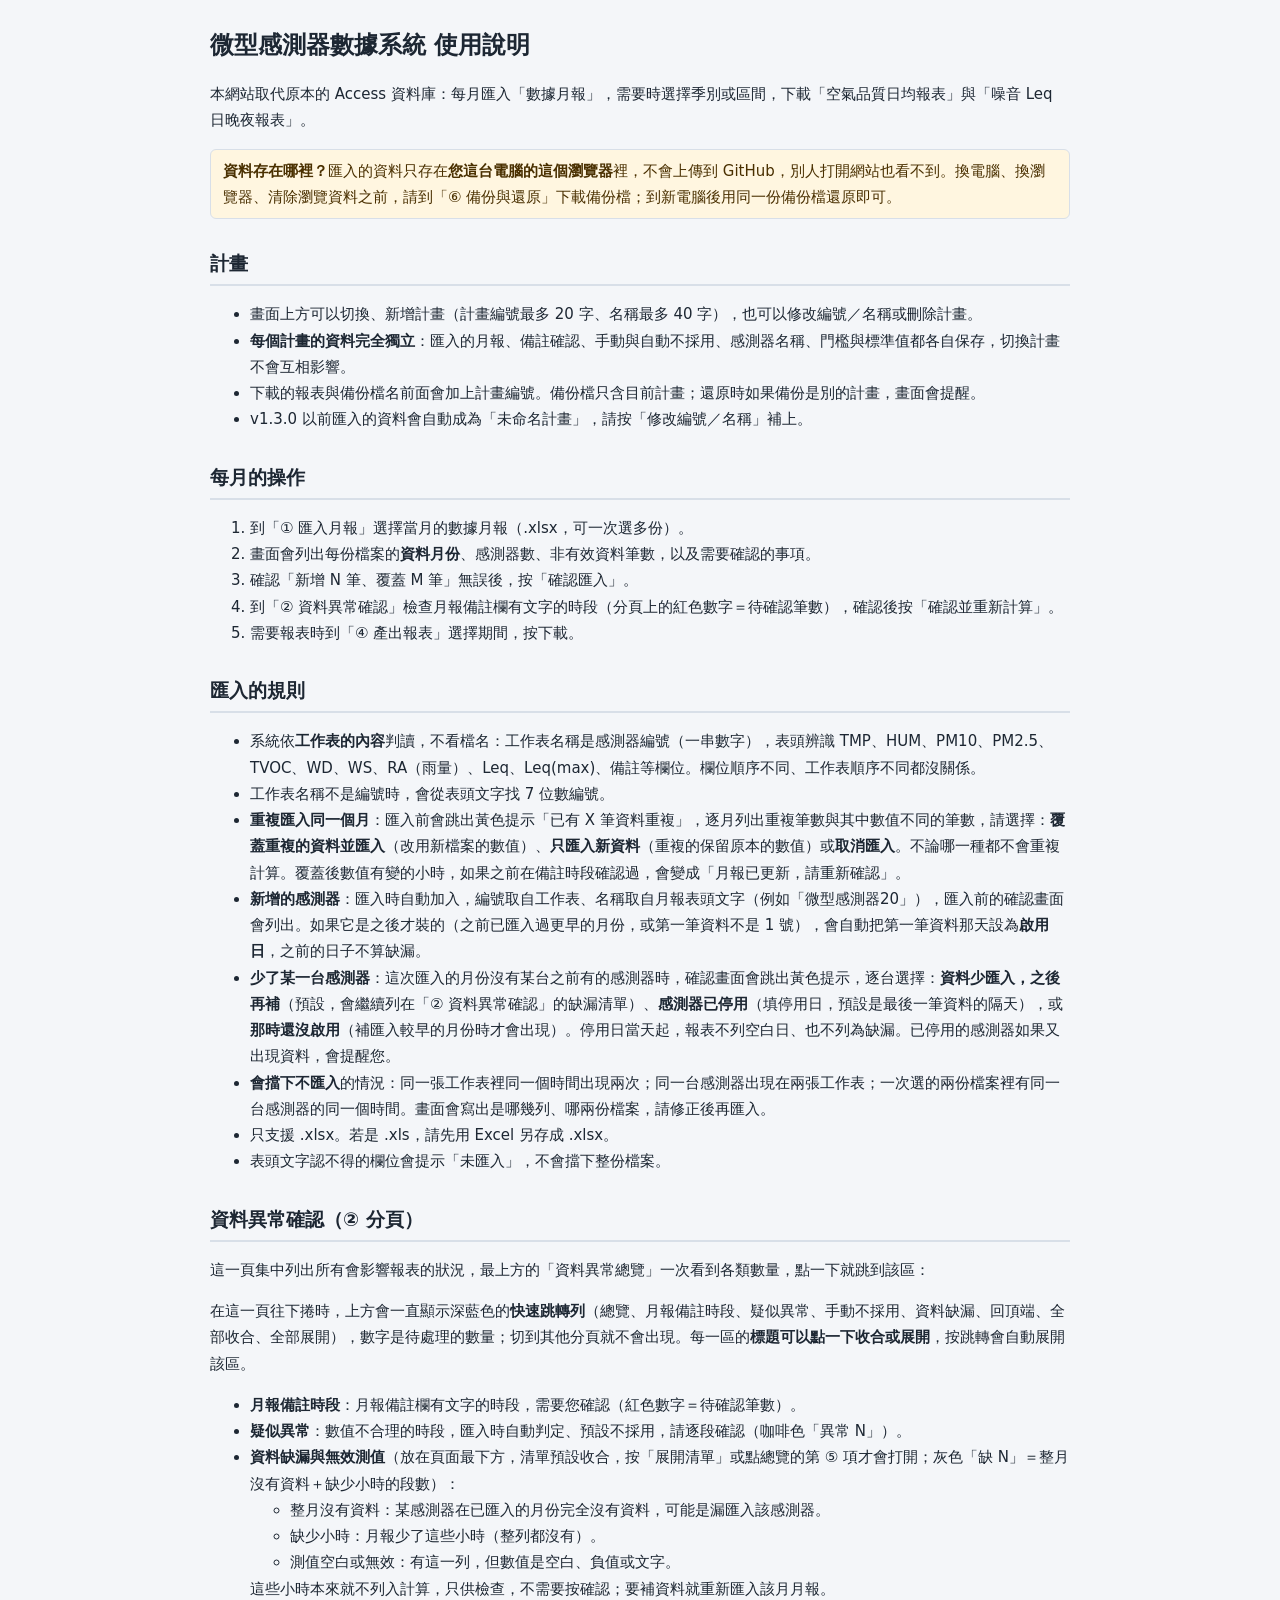
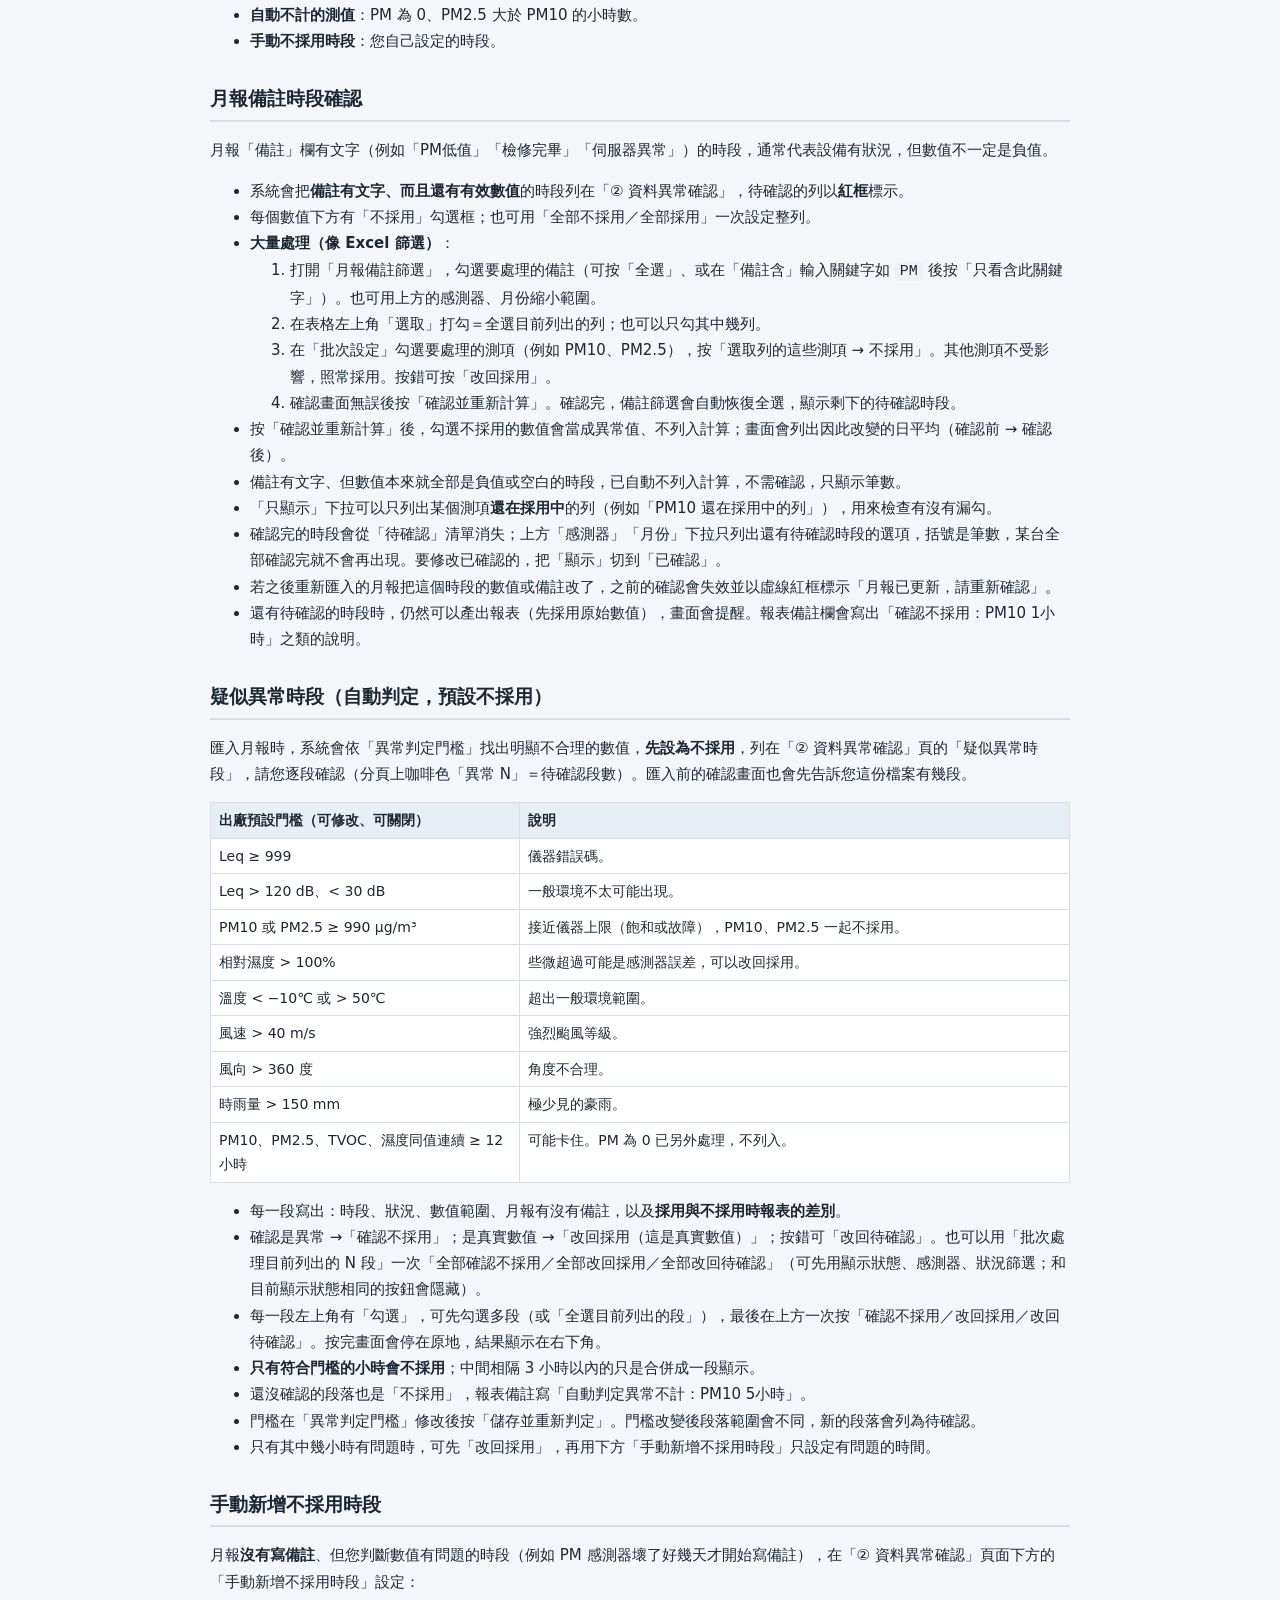
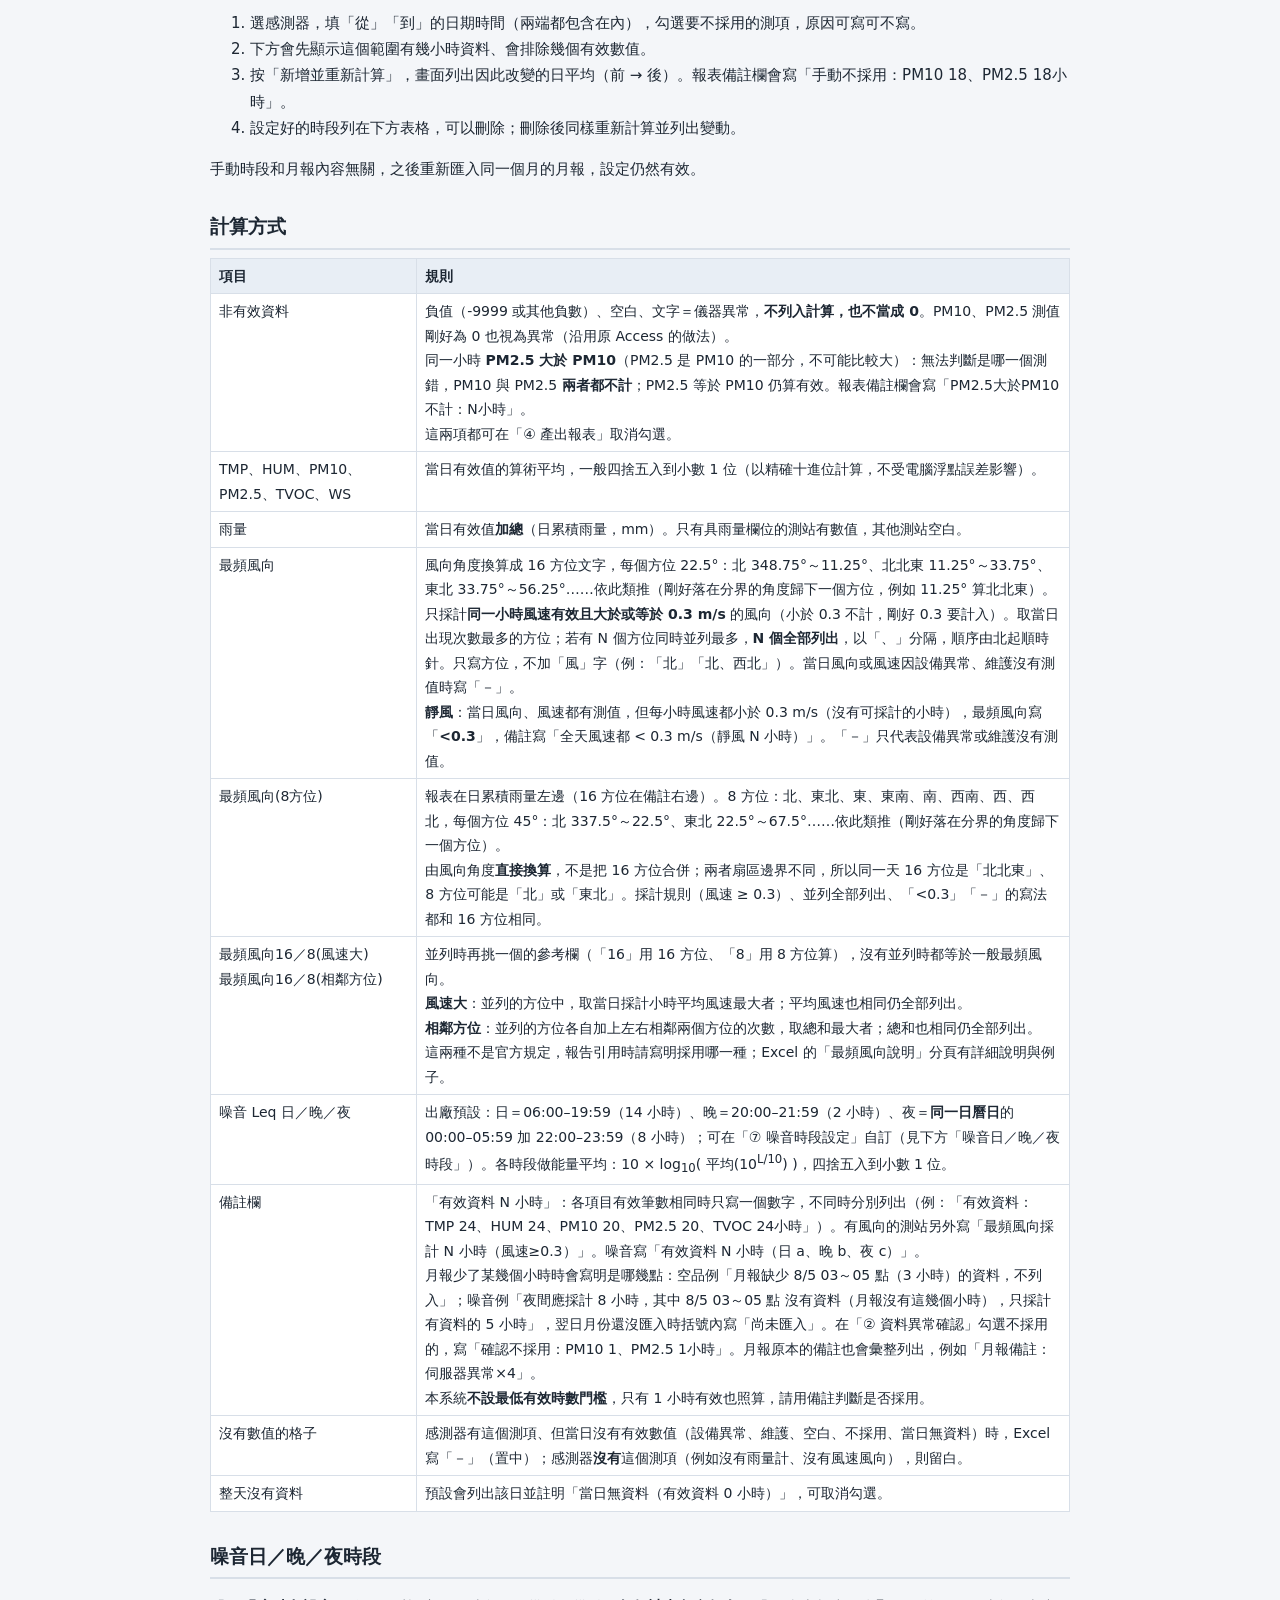
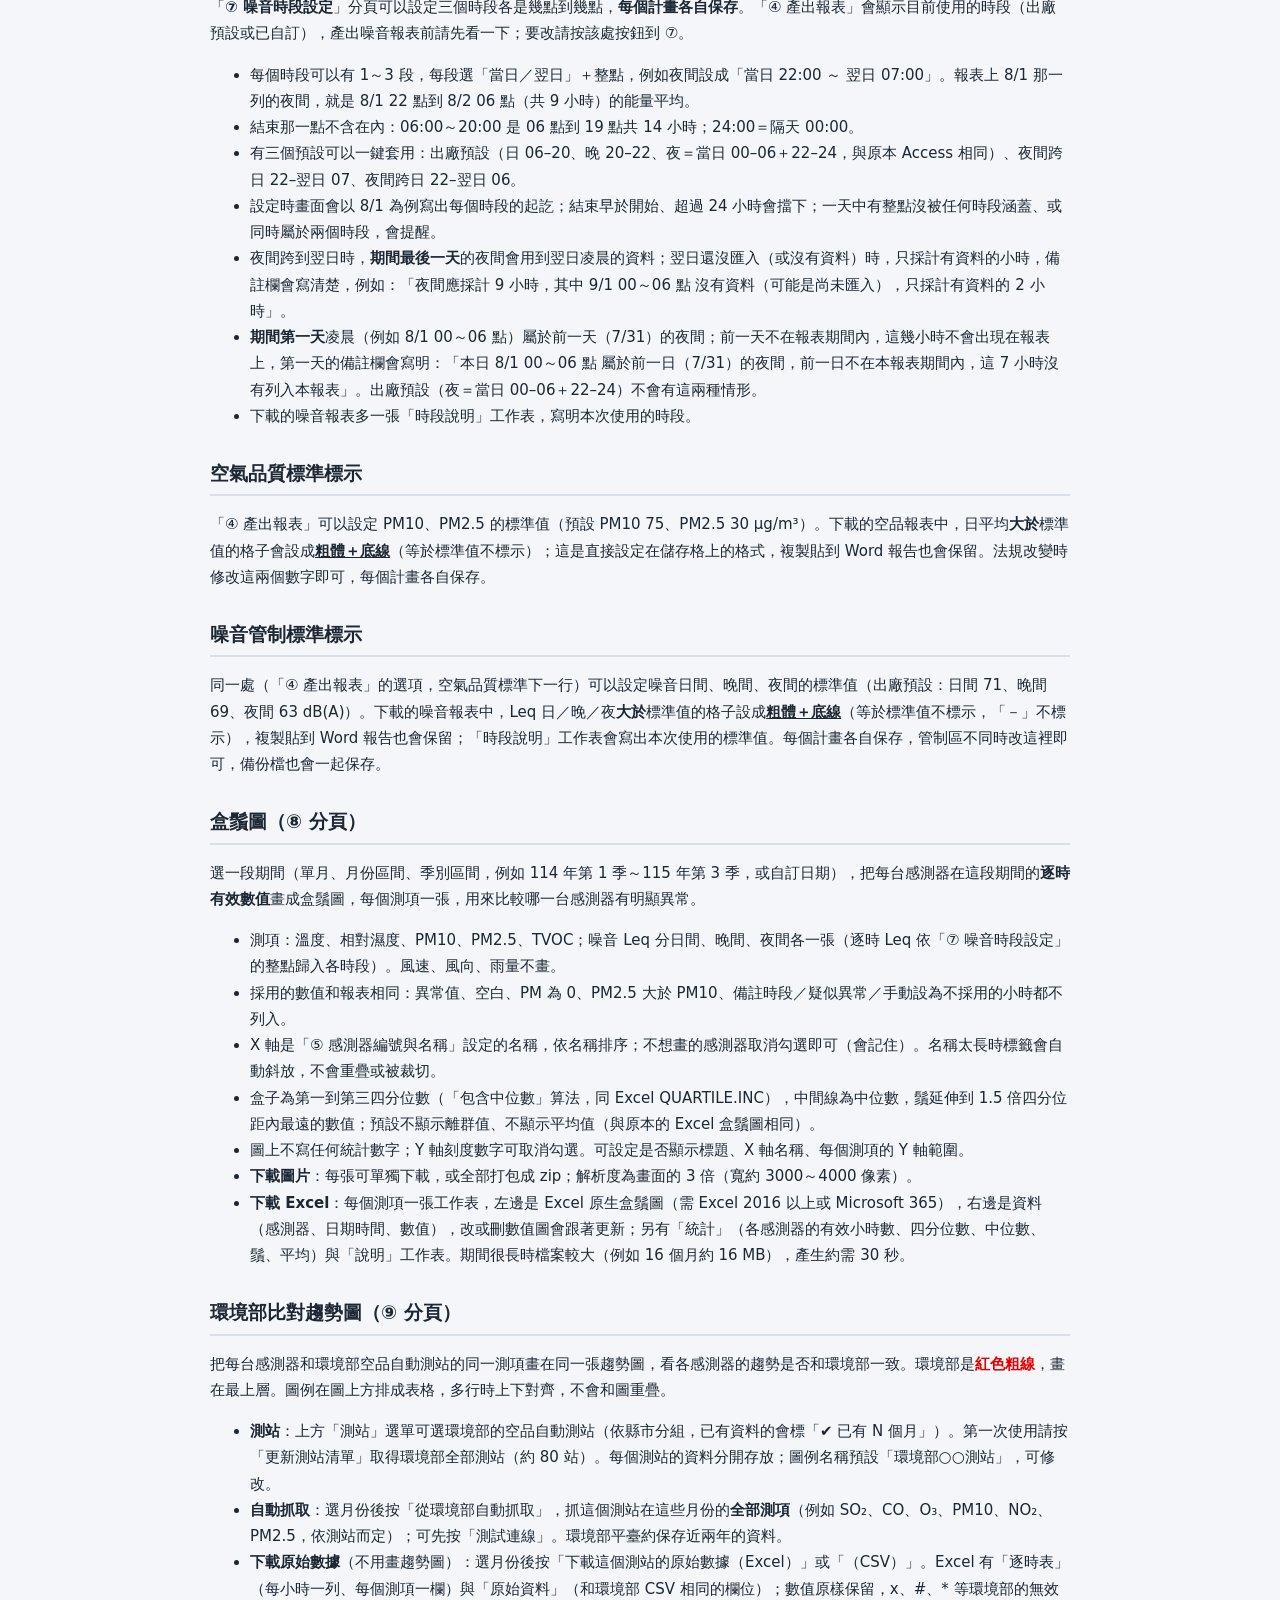
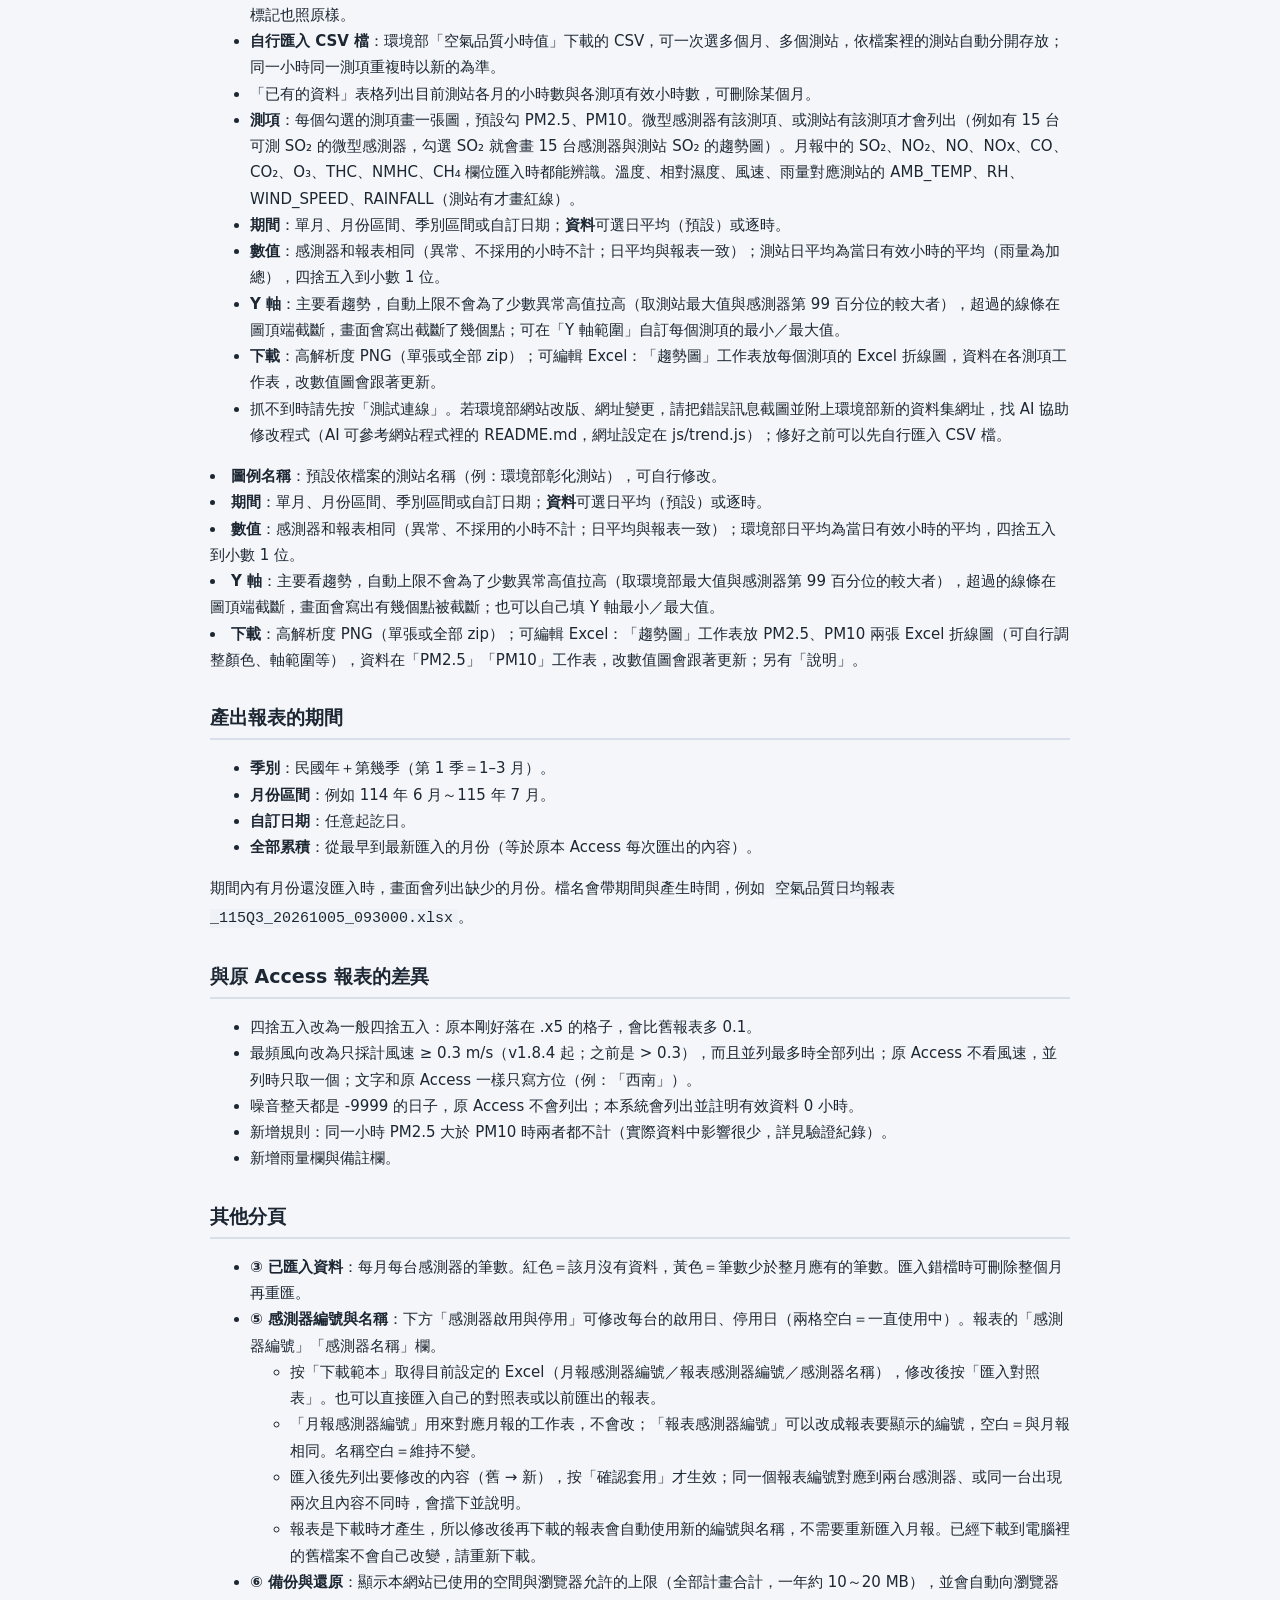
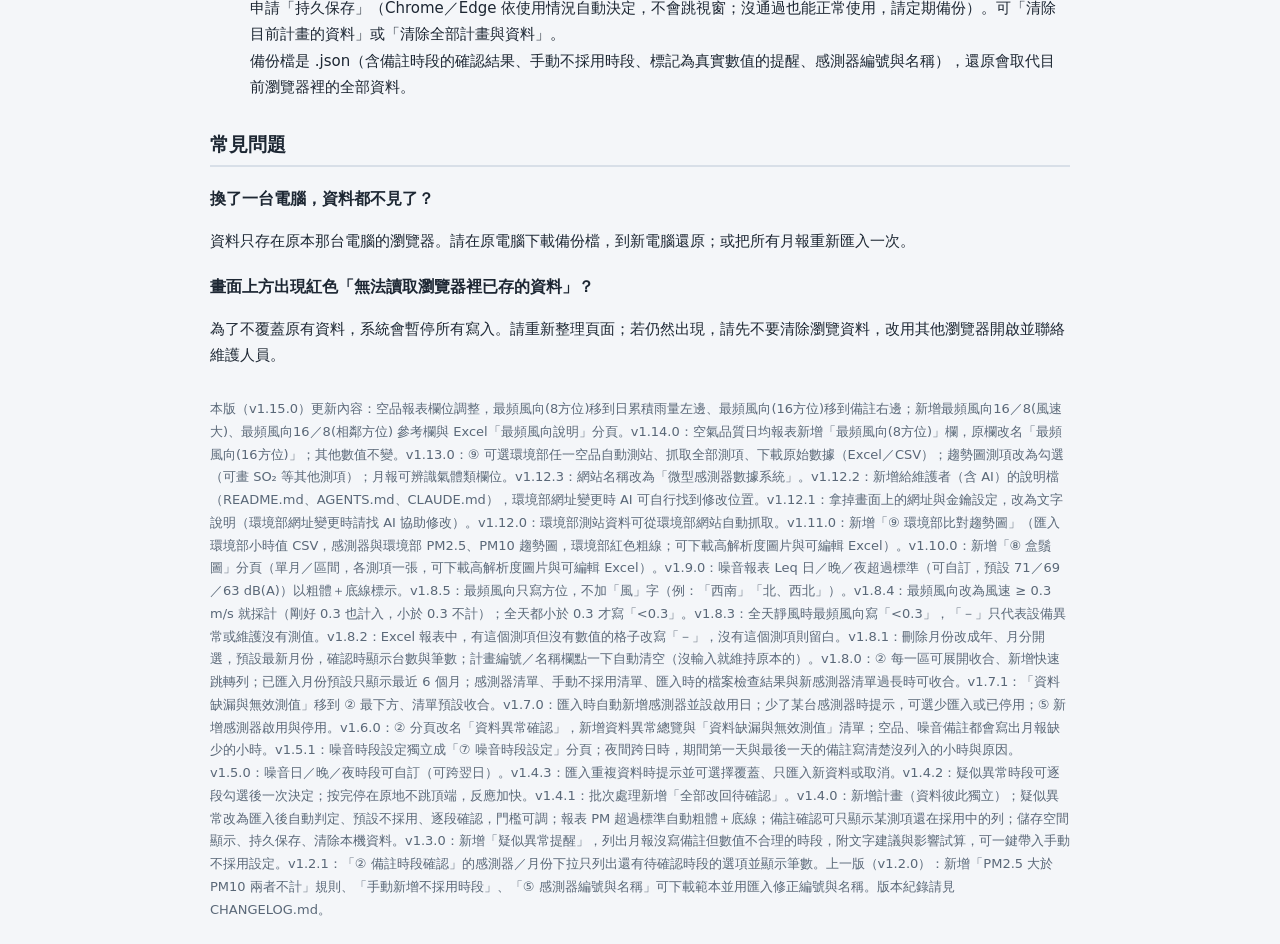
==== commit f5365d9c: "Add files via upload" ====
--- a/使用說明.html
+++ b/使用說明.html
@@ -132,6 +132,8 @@
 <tr><td>TMP、HUM、PM10、PM2.5、TVOC、WS</td><td>當日有效值的算術平均，一般四捨五入到小數 1 位（以精確十進位計算，不受電腦浮點誤差影響）。</td></tr>
 <tr><td>雨量</td><td>當日有效值<b>加總</b>（日累積雨量，mm）。只有具雨量欄位的測站有數值，其他測站空白。</td></tr>
 <tr><td>最頻風向</td><td>風向角度換算成 16 方位文字，每個方位 22.5°：北 348.75°～11.25°、北北東 11.25°～33.75°、東北 33.75°～56.25°……依此類推（剛好落在分界的角度歸下一個方位，例如 11.25° 算北北東）。<br>只採計<b>同一小時風速有效且大於或等於 0.3 m/s</b> 的風向（小於 0.3 不計，剛好 0.3 要計入）。取當日出現次數最多的方位；若有 N 個方位同時並列最多，<b>N 個全部列出</b>，以「、」分隔，順序由北起順時針。只寫方位，不加「風」字（例：「北」「北、西北」）。當日風向或風速因設備異常、維護沒有測值時寫「－」。<br><b>靜風</b>：當日風向、風速都有測值，但每小時風速都小於 0.3 m/s（沒有可採計的小時），最頻風向寫「<b>&lt;0.3</b>」，備註寫「全天風速都 < 0.3 m/s（靜風 N 小時）」。「－」只代表設備異常或維護沒有測值。</td></tr>
+<tr><td>最頻風向(8方位)</td><td>報表在日累積雨量左邊（16 方位在備註右邊）。8 方位：北、東北、東、東南、南、西南、西、西北，每個方位 45°：北 337.5°～22.5°、東北 22.5°～67.5°……依此類推（剛好落在分界的角度歸下一個方位）。<br>由風向角度<b>直接換算</b>，不是把 16 方位合併；兩者扇區邊界不同，所以同一天 16 方位是「北北東」、8 方位可能是「北」或「東北」。採計規則（風速 ≥ 0.3）、並列全部列出、「&lt;0.3」「－」的寫法都和 16 方位相同。</td></tr>
+<tr><td>最頻風向16／8(風速大)<br>最頻風向16／8(相鄰方位)</td><td>並列時再挑一個的參考欄（「16」用 16 方位、「8」用 8 方位算），沒有並列時都等於一般最頻風向。<br><b>風速大</b>：並列的方位中，取當日採計小時平均風速最大者；平均風速也相同仍全部列出。<br><b>相鄰方位</b>：並列的方位各自加上左右相鄰兩個方位的次數，取總和最大者；總和也相同仍全部列出。<br>這兩種不是官方規定，報告引用時請寫明採用哪一種；Excel 的「最頻風向說明」分頁有詳細說明與例子。</td></tr>
 <tr><td>噪音 Leq 日／晚／夜</td><td>出廠預設：日＝06:00–19:59（14 小時）、晚＝20:00–21:59（2 小時）、夜＝<b>同一日曆日</b>的 00:00–05:59 加 22:00–23:59（8 小時）；可在「⑦ 噪音時段設定」自訂（見下方「噪音日／晚／夜時段」）。各時段做能量平均：10 × log<sub>10</sub>( 平均(10<sup>L/10</sup>) )，四捨五入到小數 1 位。</td></tr>
 <tr><td>備註欄</td><td>「有效資料 N 小時」：各項目有效筆數相同時只寫一個數字，不同時分別列出（例：「有效資料：TMP 24、HUM 24、PM10 20、PM2.5 20、TVOC 24小時」）。有風向的測站另外寫「最頻風向採計 N 小時（風速≥0.3）」。噪音寫「有效資料 N 小時（日 a、晚 b、夜 c）」。<br>月報少了某幾個小時時會寫明是哪幾點：空品例「月報缺少 8/5 03～05 點（3 小時）的資料，不列入」；噪音例「夜間應採計 8 小時，其中 8/5 03～05 點 沒有資料（月報沒有這幾個小時），只採計有資料的 5 小時」，翌日月份還沒匯入時括號內寫「尚未匯入」。在「② 資料異常確認」勾選不採用的，寫「確認不採用：PM10 1、PM2.5 1小時」。月報原本的備註也會彙整列出，例如「月報備註：伺服器異常×4」。<br>本系統<b>不設最低有效時數門檻</b>，只有 1 小時有效也照算，請用備註判斷是否採用。</td></tr>
 <tr><td>沒有數值的格子</td><td>感測器有這個測項、但當日沒有有效數值（設備異常、維護、空白、不採用、當日無資料）時，Excel 寫「－」（置中）；感測器<b>沒有</b>這個測項（例如沒有雨量計、沒有風速風向），則留白。</td></tr>
@@ -224,5 +226,5 @@
 <h3>畫面上方出現紅色「無法讀取瀏覽器裡已存的資料」？</h3>
 <p>為了不覆蓋原有資料，系統會暫停所有寫入。請重新整理頁面；若仍然出現，請先不要清除瀏覽資料，改用其他瀏覽器開啟並聯絡維護人員。</p>
 
-<p style="margin-top:30px;color:#5a6878;font-size:13px">本版（v1.13.0）更新內容：⑨ 可選環境部任一空品自動測站、抓取全部測項、下載原始數據（Excel／CSV）；趨勢圖測項改為勾選（可畫 SO₂ 等其他測項）；月報可辨識氣體類欄位。v1.12.3：網站名稱改為「微型感測器數據系統」。v1.12.2：新增給維護者（含 AI）的說明檔（README.md、AGENTS.md、CLAUDE.md），環境部網址變更時 AI 可自行找到修改位置。v1.12.1：拿掉畫面上的網址與金鑰設定，改為文字說明（環境部網址變更時請找 AI 協助修改）。v1.12.0：環境部測站資料可從環境部網站自動抓取。v1.11.0：新增「⑨ 環境部比對趨勢圖」（匯入環境部小時值 CSV，感測器與環境部 PM2.5、PM10 趨勢圖，環境部紅色粗線；可下載高解析度圖片與可編輯 Excel）。v1.10.0：新增「⑧ 盒鬚圖」分頁（單月／區間，各測項一張，可下載高解析度圖片與可編輯 Excel）。v1.9.0：噪音報表 Leq 日／晚／夜超過標準（可自訂，預設 71／69／63 dB(A)）以粗體＋底線標示。v1.8.5：最頻風向只寫方位，不加「風」字（例：「西南」「北、西北」）。v1.8.4：最頻風向改為風速 ≥ 0.3 m/s 就採計（剛好 0.3 也計入，小於 0.3 不計）；全天都小於 0.3 才寫「&lt;0.3」。v1.8.3：全天靜風時最頻風向寫「&lt;0.3」，「－」只代表設備異常或維護沒有測值。v1.8.2：Excel 報表中，有這個測項但沒有數值的格子改寫「－」，沒有這個測項則留白。v1.8.1：刪除月份改成年、月分開選，預設最新月份，確認時顯示台數與筆數；計畫編號／名稱欄點一下自動清空（沒輸入就維持原本的）。v1.8.0：② 每一區可展開收合、新增快速跳轉列；已匯入月份預設只顯示最近 6 個月；感測器清單、手動不採用清單、匯入時的檔案檢查結果與新感測器清單過長時可收合。v1.7.1：「資料缺漏與無效測值」移到 ② 最下方、清單預設收合。v1.7.0：匯入時自動新增感測器並設啟用日；少了某台感測器時提示，可選少匯入或已停用；⑤ 新增感測器啟用與停用。v1.6.0：② 分頁改名「資料異常確認」，新增資料異常總覽與「資料缺漏與無效測值」清單；空品、噪音備註都會寫出月報缺少的小時。v1.5.1：噪音時段設定獨立成「⑦ 噪音時段設定」分頁；夜間跨日時，期間第一天與最後一天的備註寫清楚沒列入的小時與原因。v1.5.0：噪音日／晚／夜時段可自訂（可跨翌日）。v1.4.3：匯入重複資料時提示並可選擇覆蓋、只匯入新資料或取消。v1.4.2：疑似異常時段可逐段勾選後一次決定；按完停在原地不跳頂端，反應加快。v1.4.1：批次處理新增「全部改回待確認」。v1.4.0：新增計畫（資料彼此獨立）；疑似異常改為匯入後自動判定、預設不採用、逐段確認，門檻可調；報表 PM 超過標準自動粗體＋底線；備註確認可只顯示某測項還在採用中的列；儲存空間顯示、持久保存、清除本機資料。v1.3.0：新增「疑似異常提醒」，列出月報沒寫備註但數值不合理的時段，附文字建議與影響試算，可一鍵帶入手動不採用設定。v1.2.1：「② 備註時段確認」的感測器／月份下拉只列出還有待確認時段的選項並顯示筆數。上一版（v1.2.0）：新增「PM2.5 大於 PM10 兩者不計」規則、「手動新增不採用時段」、「⑤ 感測器編號與名稱」可下載範本並用匯入修正編號與名稱。版本紀錄請見 CHANGELOG.md。</p>
+<p style="margin-top:30px;color:#5a6878;font-size:13px">本版（v1.15.0）更新內容：空品報表欄位調整，最頻風向(8方位)移到日累積雨量左邊、最頻風向(16方位)移到備註右邊；新增最頻風向16／8(風速大)、最頻風向16／8(相鄰方位) 參考欄與 Excel「最頻風向說明」分頁。v1.14.0：空氣品質日均報表新增「最頻風向(8方位)」欄，原欄改名「最頻風向(16方位)」；其他數值不變。v1.13.0：⑨ 可選環境部任一空品自動測站、抓取全部測項、下載原始數據（Excel／CSV）；趨勢圖測項改為勾選（可畫 SO₂ 等其他測項）；月報可辨識氣體類欄位。v1.12.3：網站名稱改為「微型感測器數據系統」。v1.12.2：新增給維護者（含 AI）的說明檔（README.md、AGENTS.md、CLAUDE.md），環境部網址變更時 AI 可自行找到修改位置。v1.12.1：拿掉畫面上的網址與金鑰設定，改為文字說明（環境部網址變更時請找 AI 協助修改）。v1.12.0：環境部測站資料可從環境部網站自動抓取。v1.11.0：新增「⑨ 環境部比對趨勢圖」（匯入環境部小時值 CSV，感測器與環境部 PM2.5、PM10 趨勢圖，環境部紅色粗線；可下載高解析度圖片與可編輯 Excel）。v1.10.0：新增「⑧ 盒鬚圖」分頁（單月／區間，各測項一張，可下載高解析度圖片與可編輯 Excel）。v1.9.0：噪音報表 Leq 日／晚／夜超過標準（可自訂，預設 71／69／63 dB(A)）以粗體＋底線標示。v1.8.5：最頻風向只寫方位，不加「風」字（例：「西南」「北、西北」）。v1.8.4：最頻風向改為風速 ≥ 0.3 m/s 就採計（剛好 0.3 也計入，小於 0.3 不計）；全天都小於 0.3 才寫「&lt;0.3」。v1.8.3：全天靜風時最頻風向寫「&lt;0.3」，「－」只代表設備異常或維護沒有測值。v1.8.2：Excel 報表中，有這個測項但沒有數值的格子改寫「－」，沒有這個測項則留白。v1.8.1：刪除月份改成年、月分開選，預設最新月份，確認時顯示台數與筆數；計畫編號／名稱欄點一下自動清空（沒輸入就維持原本的）。v1.8.0：② 每一區可展開收合、新增快速跳轉列；已匯入月份預設只顯示最近 6 個月；感測器清單、手動不採用清單、匯入時的檔案檢查結果與新感測器清單過長時可收合。v1.7.1：「資料缺漏與無效測值」移到 ② 最下方、清單預設收合。v1.7.0：匯入時自動新增感測器並設啟用日；少了某台感測器時提示，可選少匯入或已停用；⑤ 新增感測器啟用與停用。v1.6.0：② 分頁改名「資料異常確認」，新增資料異常總覽與「資料缺漏與無效測值」清單；空品、噪音備註都會寫出月報缺少的小時。v1.5.1：噪音時段設定獨立成「⑦ 噪音時段設定」分頁；夜間跨日時，期間第一天與最後一天的備註寫清楚沒列入的小時與原因。v1.5.0：噪音日／晚／夜時段可自訂（可跨翌日）。v1.4.3：匯入重複資料時提示並可選擇覆蓋、只匯入新資料或取消。v1.4.2：疑似異常時段可逐段勾選後一次決定；按完停在原地不跳頂端，反應加快。v1.4.1：批次處理新增「全部改回待確認」。v1.4.0：新增計畫（資料彼此獨立）；疑似異常改為匯入後自動判定、預設不採用、逐段確認，門檻可調；報表 PM 超過標準自動粗體＋底線；備註確認可只顯示某測項還在採用中的列；儲存空間顯示、持久保存、清除本機資料。v1.3.0：新增「疑似異常提醒」，列出月報沒寫備註但數值不合理的時段，附文字建議與影響試算，可一鍵帶入手動不採用設定。v1.2.1：「② 備註時段確認」的感測器／月份下拉只列出還有待確認時段的選項並顯示筆數。上一版（v1.2.0）：新增「PM2.5 大於 PM10 兩者不計」規則、「手動新增不採用時段」、「⑤ 感測器編號與名稱」可下載範本並用匯入修正編號與名稱。版本紀錄請見 CHANGELOG.md。</p>
 </div></body></html>
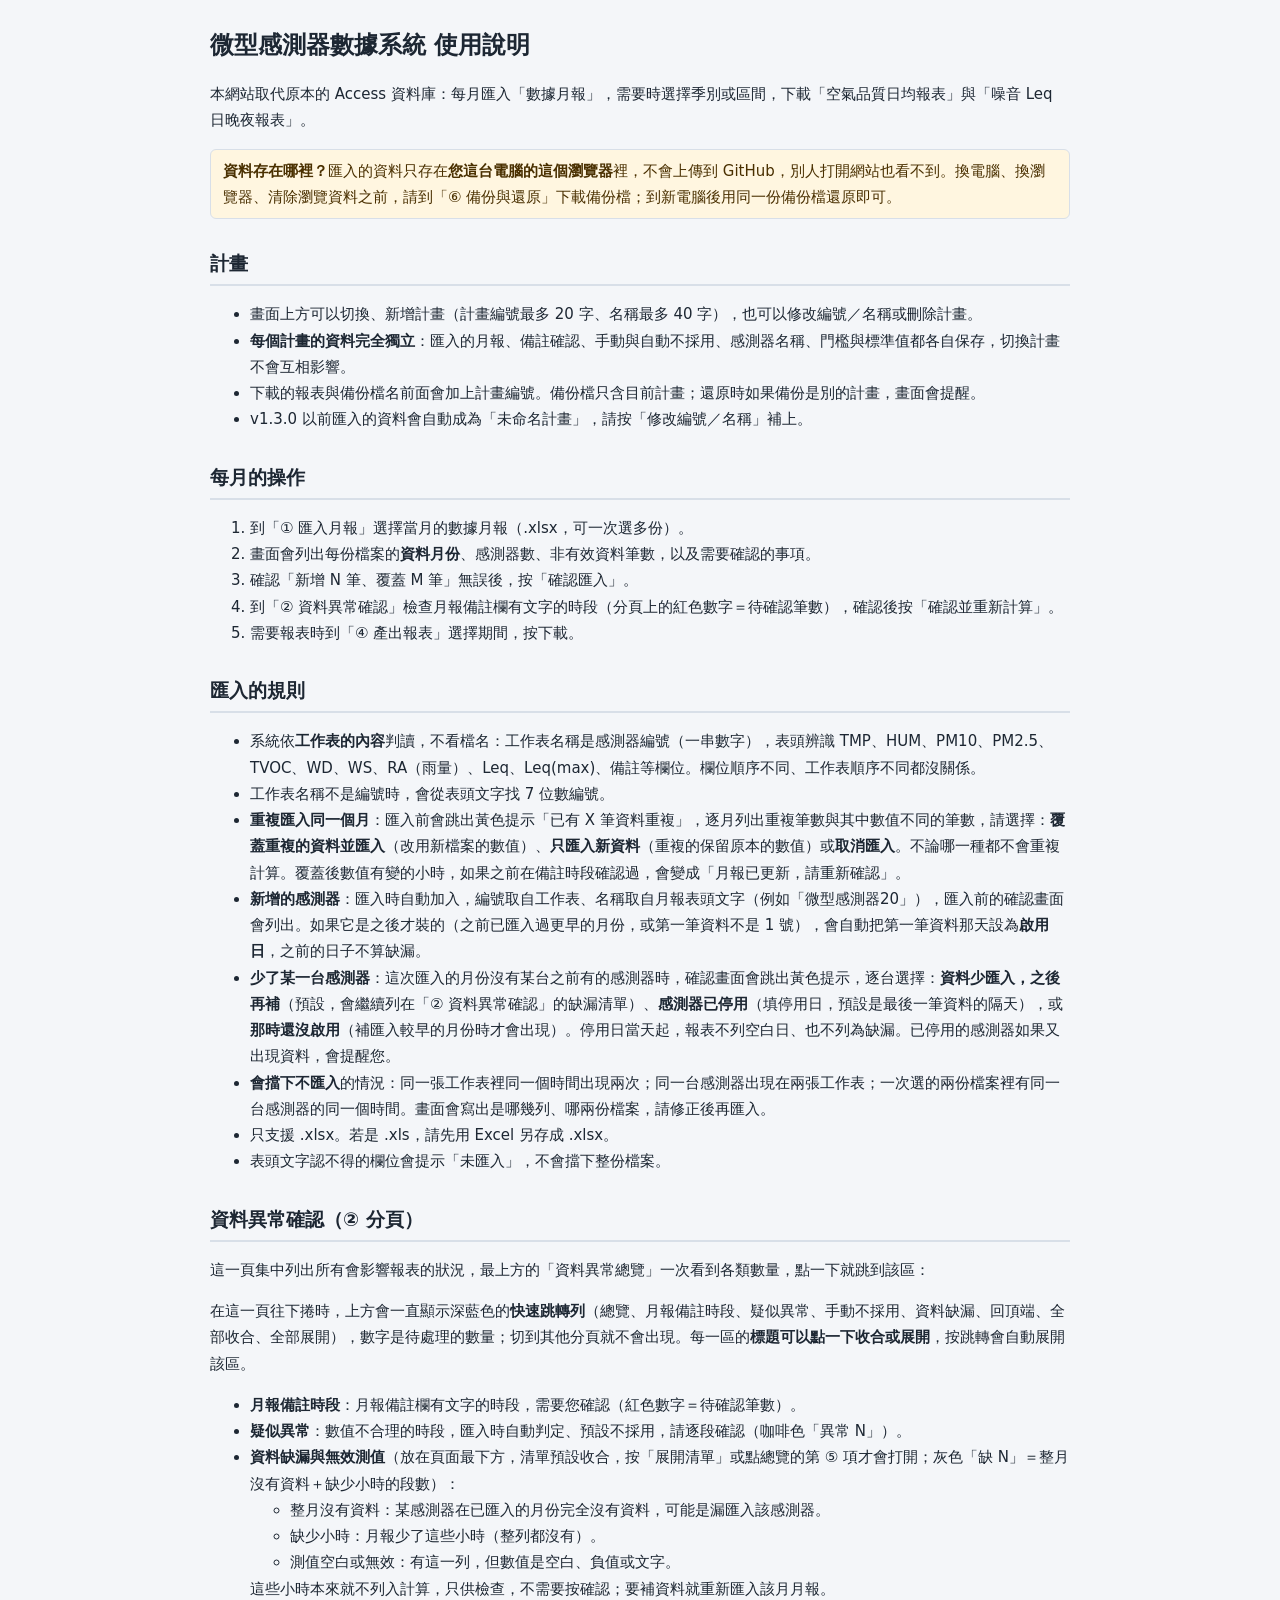
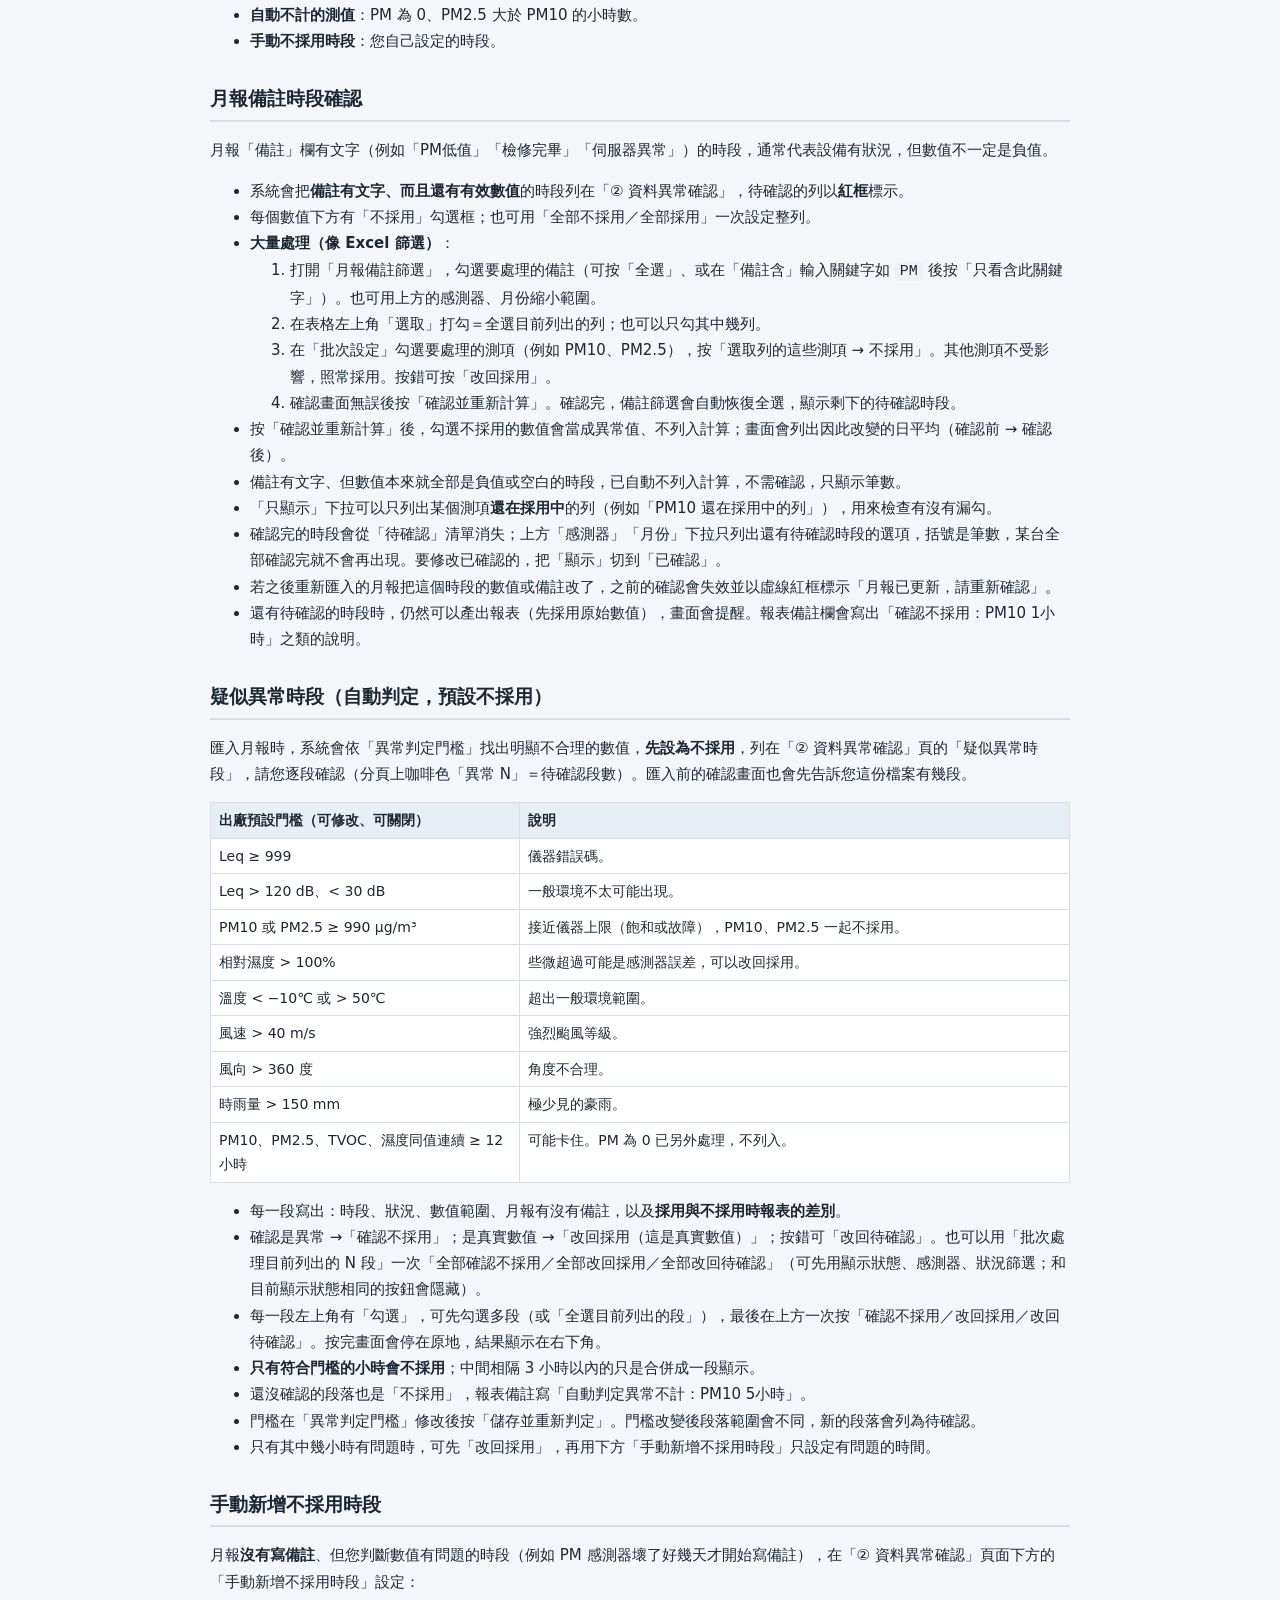
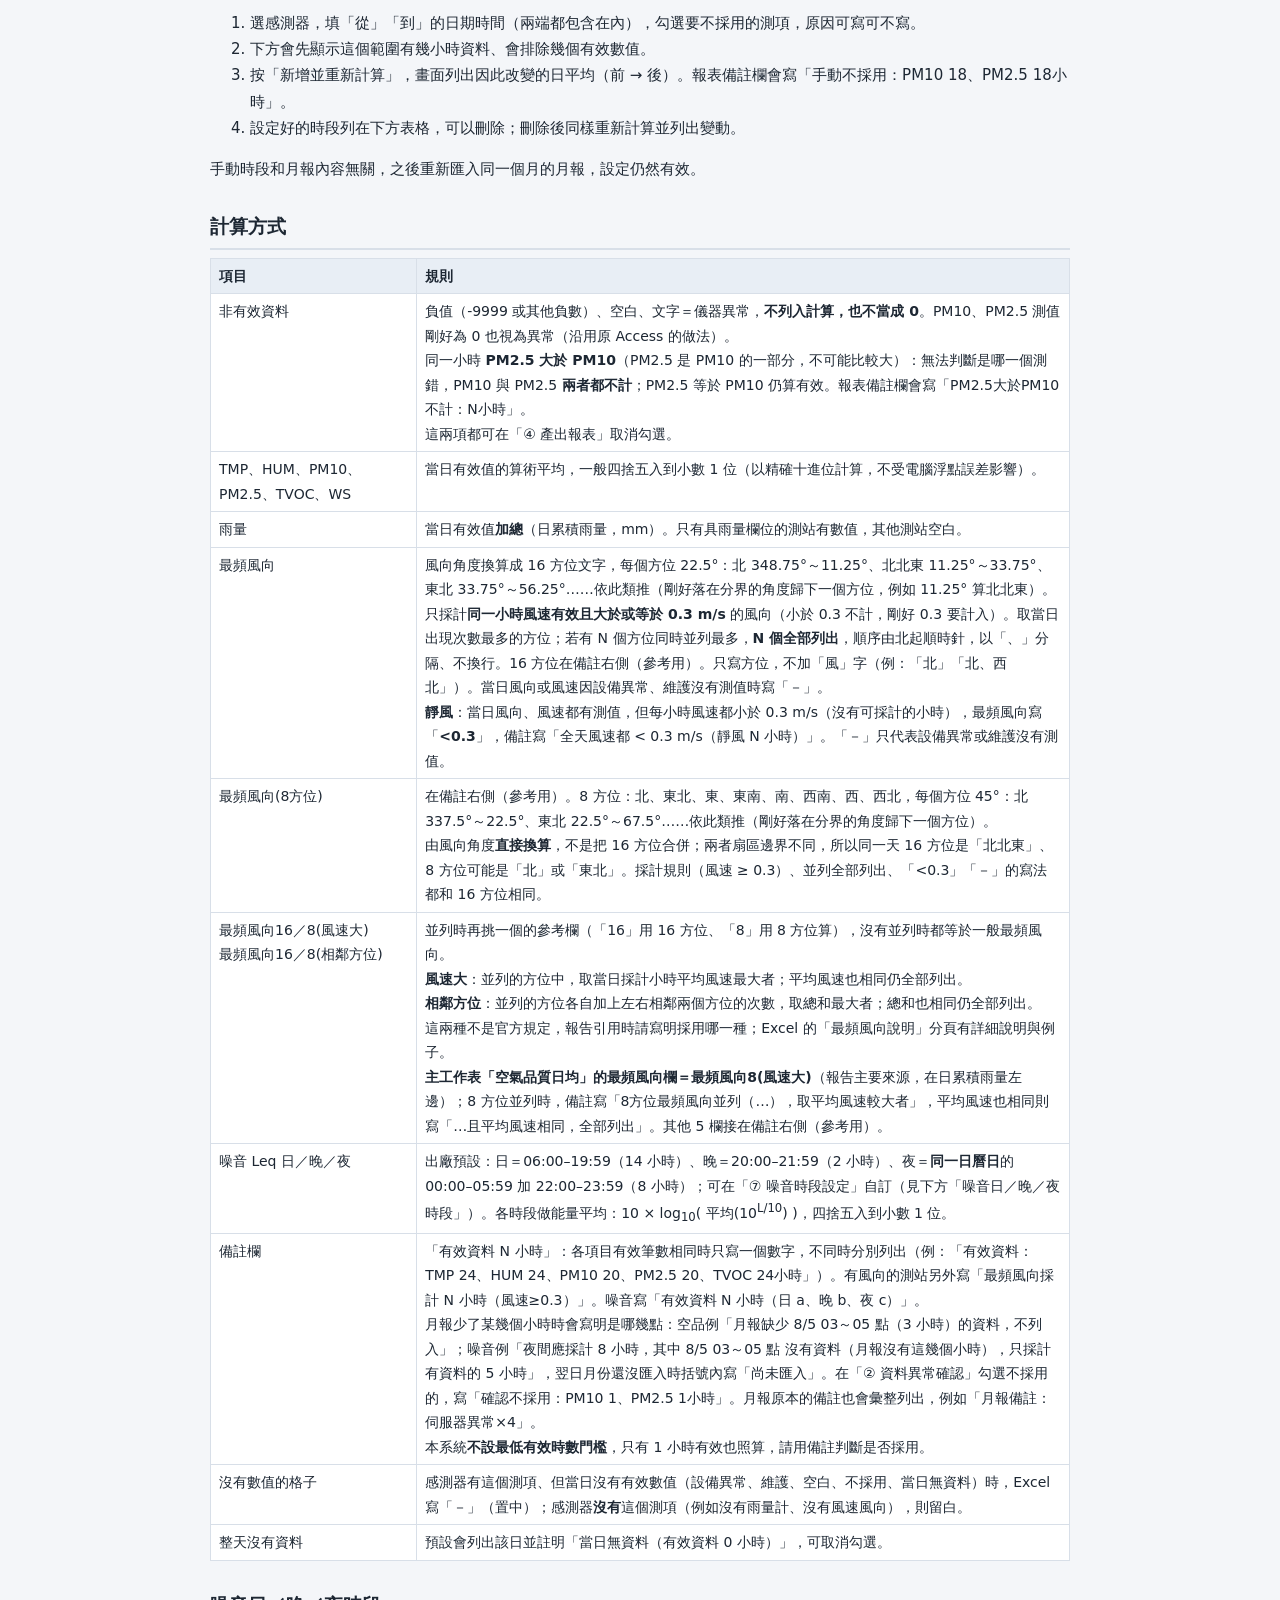
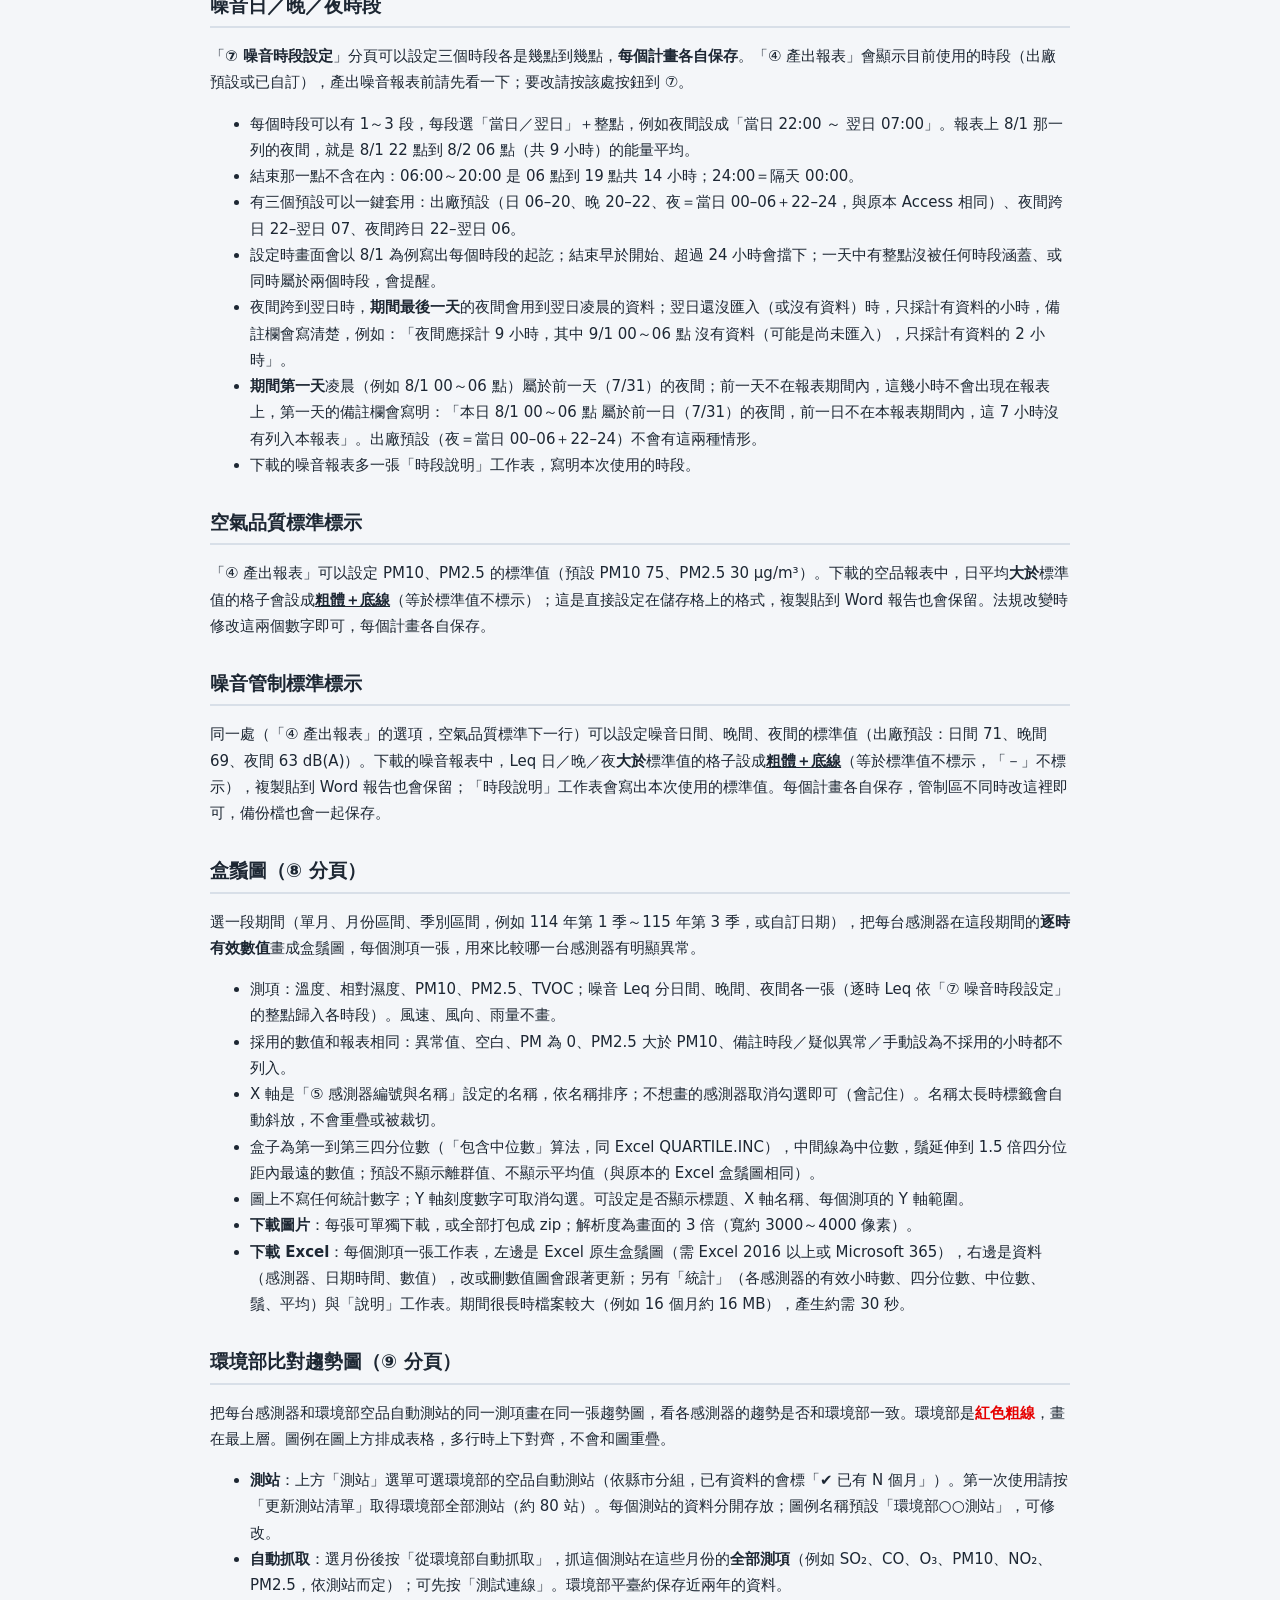
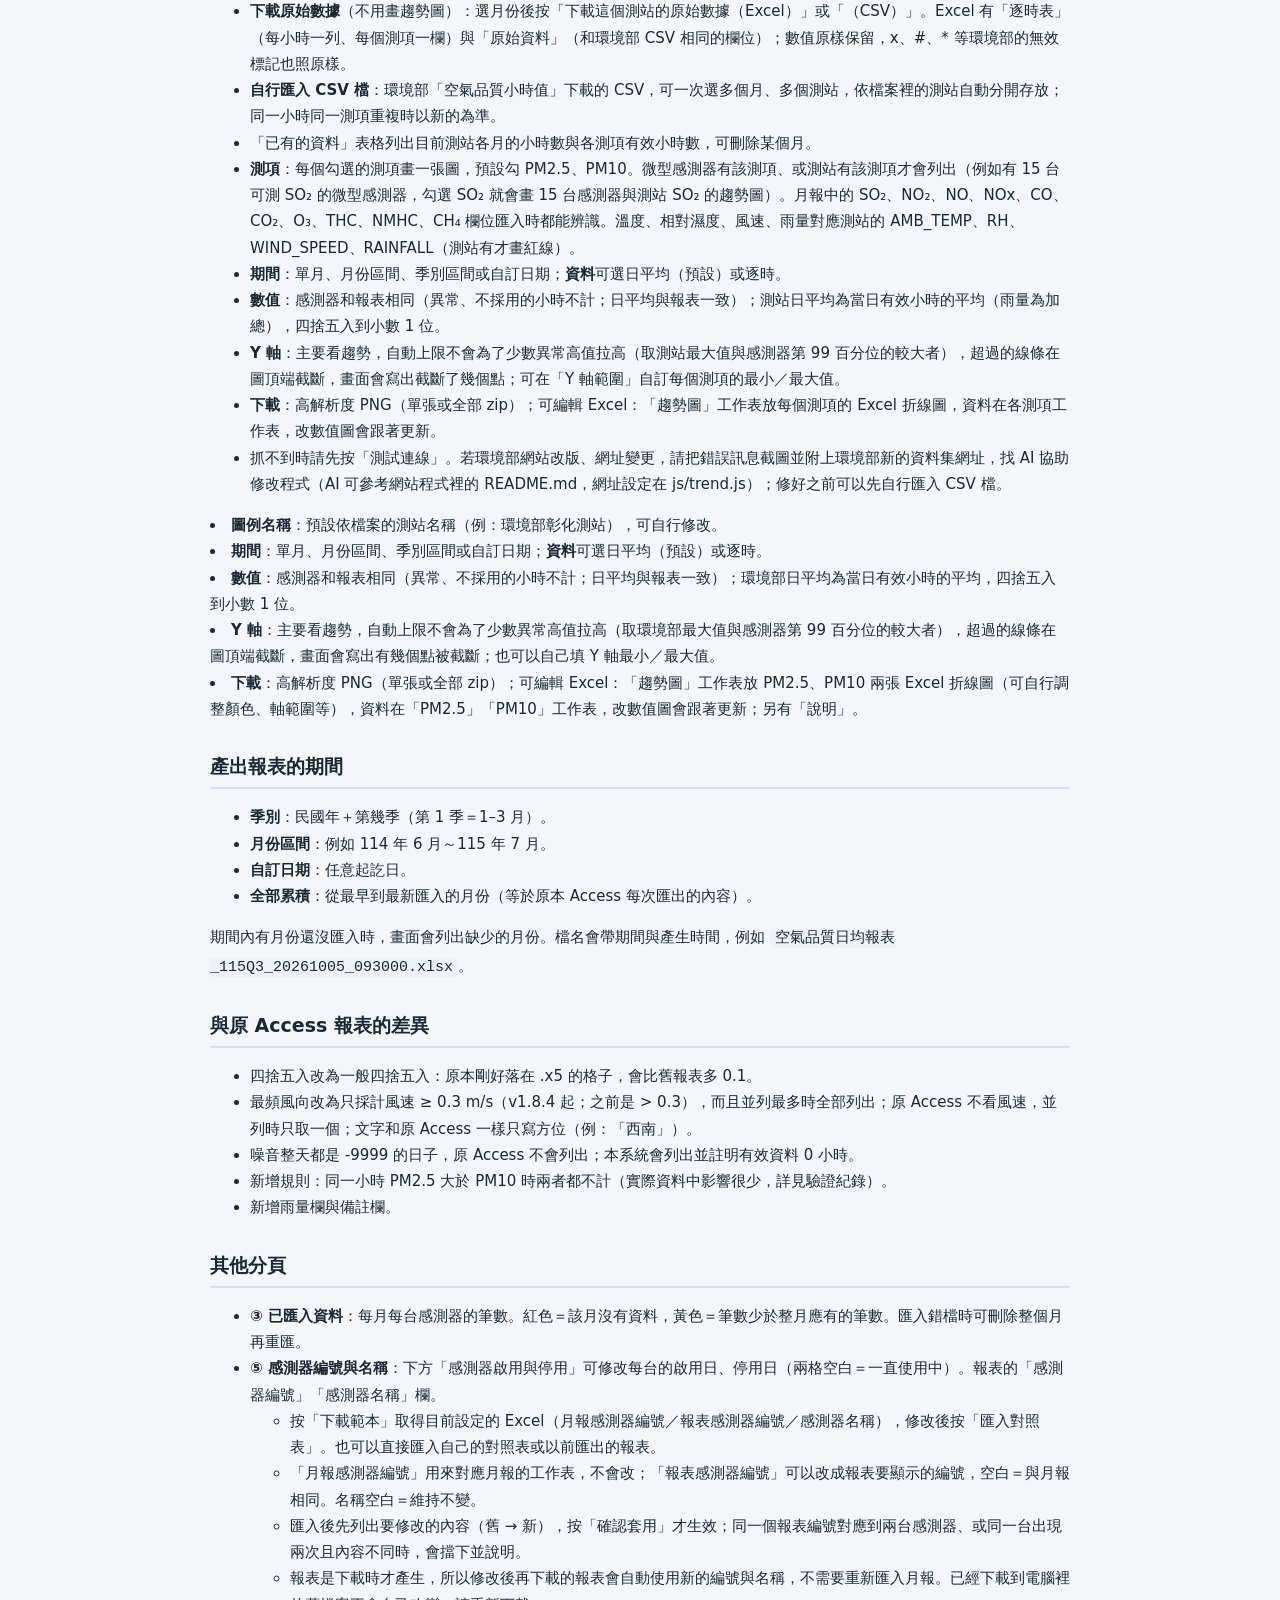
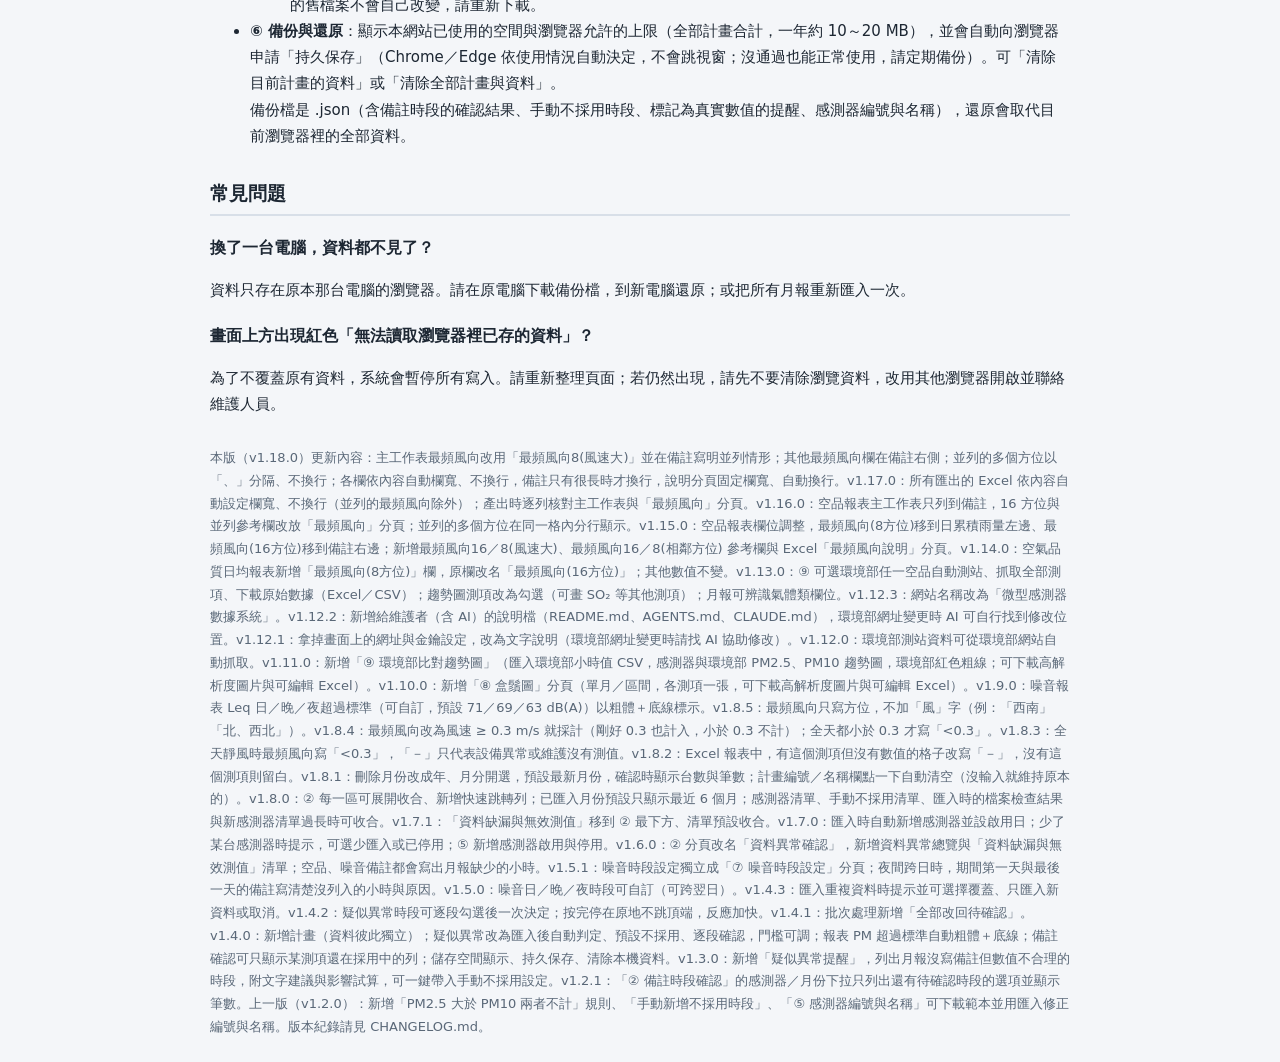
==== commit 2e4d6f4f: "Add files via upload" ====
--- a/使用說明.html
+++ b/使用說明.html
@@ -131,9 +131,9 @@
 <tr><td>非有效資料</td><td>負值（-9999 或其他負數）、空白、文字＝儀器異常，<b>不列入計算，也不當成 0</b>。PM10、PM2.5 測值剛好為 0 也視為異常（沿用原 Access 的做法）。<br>同一小時 <b>PM2.5 大於 PM10</b>（PM2.5 是 PM10 的一部分，不可能比較大）：無法判斷是哪一個測錯，PM10 與 PM2.5 <b>兩者都不計</b>；PM2.5 等於 PM10 仍算有效。報表備註欄會寫「PM2.5大於PM10不計：N小時」。<br>這兩項都可在「④ 產出報表」取消勾選。</td></tr>
 <tr><td>TMP、HUM、PM10、PM2.5、TVOC、WS</td><td>當日有效值的算術平均，一般四捨五入到小數 1 位（以精確十進位計算，不受電腦浮點誤差影響）。</td></tr>
 <tr><td>雨量</td><td>當日有效值<b>加總</b>（日累積雨量，mm）。只有具雨量欄位的測站有數值，其他測站空白。</td></tr>
-<tr><td>最頻風向</td><td>風向角度換算成 16 方位文字，每個方位 22.5°：北 348.75°～11.25°、北北東 11.25°～33.75°、東北 33.75°～56.25°……依此類推（剛好落在分界的角度歸下一個方位，例如 11.25° 算北北東）。<br>只採計<b>同一小時風速有效且大於或等於 0.3 m/s</b> 的風向（小於 0.3 不計，剛好 0.3 要計入）。取當日出現次數最多的方位；若有 N 個方位同時並列最多，<b>N 個全部列出</b>，以「、」分隔，順序由北起順時針。只寫方位，不加「風」字（例：「北」「北、西北」）。當日風向或風速因設備異常、維護沒有測值時寫「－」。<br><b>靜風</b>：當日風向、風速都有測值，但每小時風速都小於 0.3 m/s（沒有可採計的小時），最頻風向寫「<b>&lt;0.3</b>」，備註寫「全天風速都 < 0.3 m/s（靜風 N 小時）」。「－」只代表設備異常或維護沒有測值。</td></tr>
-<tr><td>最頻風向(8方位)</td><td>報表在日累積雨量左邊（16 方位在備註右邊）。8 方位：北、東北、東、東南、南、西南、西、西北，每個方位 45°：北 337.5°～22.5°、東北 22.5°～67.5°……依此類推（剛好落在分界的角度歸下一個方位）。<br>由風向角度<b>直接換算</b>，不是把 16 方位合併；兩者扇區邊界不同，所以同一天 16 方位是「北北東」、8 方位可能是「北」或「東北」。採計規則（風速 ≥ 0.3）、並列全部列出、「&lt;0.3」「－」的寫法都和 16 方位相同。</td></tr>
-<tr><td>最頻風向16／8(風速大)<br>最頻風向16／8(相鄰方位)</td><td>並列時再挑一個的參考欄（「16」用 16 方位、「8」用 8 方位算），沒有並列時都等於一般最頻風向。<br><b>風速大</b>：並列的方位中，取當日採計小時平均風速最大者；平均風速也相同仍全部列出。<br><b>相鄰方位</b>：並列的方位各自加上左右相鄰兩個方位的次數，取總和最大者；總和也相同仍全部列出。<br>這兩種不是官方規定，報告引用時請寫明採用哪一種；Excel 的「最頻風向說明」分頁有詳細說明與例子。</td></tr>
+<tr><td>最頻風向</td><td>風向角度換算成 16 方位文字，每個方位 22.5°：北 348.75°～11.25°、北北東 11.25°～33.75°、東北 33.75°～56.25°……依此類推（剛好落在分界的角度歸下一個方位，例如 11.25° 算北北東）。<br>只採計<b>同一小時風速有效且大於或等於 0.3 m/s</b> 的風向（小於 0.3 不計，剛好 0.3 要計入）。取當日出現次數最多的方位；若有 N 個方位同時並列最多，<b>N 個全部列出</b>，順序由北起順時針，以「、」分隔、不換行。16 方位在備註右側（參考用）。只寫方位，不加「風」字（例：「北」「北、西北」）。當日風向或風速因設備異常、維護沒有測值時寫「－」。<br><b>靜風</b>：當日風向、風速都有測值，但每小時風速都小於 0.3 m/s（沒有可採計的小時），最頻風向寫「<b>&lt;0.3</b>」，備註寫「全天風速都 < 0.3 m/s（靜風 N 小時）」。「－」只代表設備異常或維護沒有測值。</td></tr>
+<tr><td>最頻風向(8方位)</td><td>在備註右側（參考用）。8 方位：北、東北、東、東南、南、西南、西、西北，每個方位 45°：北 337.5°～22.5°、東北 22.5°～67.5°……依此類推（剛好落在分界的角度歸下一個方位）。<br>由風向角度<b>直接換算</b>，不是把 16 方位合併；兩者扇區邊界不同，所以同一天 16 方位是「北北東」、8 方位可能是「北」或「東北」。採計規則（風速 ≥ 0.3）、並列全部列出、「&lt;0.3」「－」的寫法都和 16 方位相同。</td></tr>
+<tr><td>最頻風向16／8(風速大)<br>最頻風向16／8(相鄰方位)</td><td>並列時再挑一個的參考欄（「16」用 16 方位、「8」用 8 方位算），沒有並列時都等於一般最頻風向。<br><b>風速大</b>：並列的方位中，取當日採計小時平均風速最大者；平均風速也相同仍全部列出。<br><b>相鄰方位</b>：並列的方位各自加上左右相鄰兩個方位的次數，取總和最大者；總和也相同仍全部列出。<br>這兩種不是官方規定，報告引用時請寫明採用哪一種；Excel 的「最頻風向說明」分頁有詳細說明與例子。<br><b>主工作表「空氣品質日均」的最頻風向欄＝最頻風向8(風速大)</b>（報告主要來源，在日累積雨量左邊）；8 方位並列時，備註寫「8方位最頻風向並列（…），取平均風速較大者」，平均風速也相同則寫「…且平均風速相同，全部列出」。其他 5 欄接在備註右側（參考用）。</td></tr>
 <tr><td>噪音 Leq 日／晚／夜</td><td>出廠預設：日＝06:00–19:59（14 小時）、晚＝20:00–21:59（2 小時）、夜＝<b>同一日曆日</b>的 00:00–05:59 加 22:00–23:59（8 小時）；可在「⑦ 噪音時段設定」自訂（見下方「噪音日／晚／夜時段」）。各時段做能量平均：10 × log<sub>10</sub>( 平均(10<sup>L/10</sup>) )，四捨五入到小數 1 位。</td></tr>
 <tr><td>備註欄</td><td>「有效資料 N 小時」：各項目有效筆數相同時只寫一個數字，不同時分別列出（例：「有效資料：TMP 24、HUM 24、PM10 20、PM2.5 20、TVOC 24小時」）。有風向的測站另外寫「最頻風向採計 N 小時（風速≥0.3）」。噪音寫「有效資料 N 小時（日 a、晚 b、夜 c）」。<br>月報少了某幾個小時時會寫明是哪幾點：空品例「月報缺少 8/5 03～05 點（3 小時）的資料，不列入」；噪音例「夜間應採計 8 小時，其中 8/5 03～05 點 沒有資料（月報沒有這幾個小時），只採計有資料的 5 小時」，翌日月份還沒匯入時括號內寫「尚未匯入」。在「② 資料異常確認」勾選不採用的，寫「確認不採用：PM10 1、PM2.5 1小時」。月報原本的備註也會彙整列出，例如「月報備註：伺服器異常×4」。<br>本系統<b>不設最低有效時數門檻</b>，只有 1 小時有效也照算，請用備註判斷是否採用。</td></tr>
 <tr><td>沒有數值的格子</td><td>感測器有這個測項、但當日沒有有效數值（設備異常、維護、空白、不採用、當日無資料）時，Excel 寫「－」（置中）；感測器<b>沒有</b>這個測項（例如沒有雨量計、沒有風速風向），則留白。</td></tr>
@@ -226,5 +226,5 @@
 <h3>畫面上方出現紅色「無法讀取瀏覽器裡已存的資料」？</h3>
 <p>為了不覆蓋原有資料，系統會暫停所有寫入。請重新整理頁面；若仍然出現，請先不要清除瀏覽資料，改用其他瀏覽器開啟並聯絡維護人員。</p>
 
-<p style="margin-top:30px;color:#5a6878;font-size:13px">本版（v1.15.0）更新內容：空品報表欄位調整，最頻風向(8方位)移到日累積雨量左邊、最頻風向(16方位)移到備註右邊；新增最頻風向16／8(風速大)、最頻風向16／8(相鄰方位) 參考欄與 Excel「最頻風向說明」分頁。v1.14.0：空氣品質日均報表新增「最頻風向(8方位)」欄，原欄改名「最頻風向(16方位)」；其他數值不變。v1.13.0：⑨ 可選環境部任一空品自動測站、抓取全部測項、下載原始數據（Excel／CSV）；趨勢圖測項改為勾選（可畫 SO₂ 等其他測項）；月報可辨識氣體類欄位。v1.12.3：網站名稱改為「微型感測器數據系統」。v1.12.2：新增給維護者（含 AI）的說明檔（README.md、AGENTS.md、CLAUDE.md），環境部網址變更時 AI 可自行找到修改位置。v1.12.1：拿掉畫面上的網址與金鑰設定，改為文字說明（環境部網址變更時請找 AI 協助修改）。v1.12.0：環境部測站資料可從環境部網站自動抓取。v1.11.0：新增「⑨ 環境部比對趨勢圖」（匯入環境部小時值 CSV，感測器與環境部 PM2.5、PM10 趨勢圖，環境部紅色粗線；可下載高解析度圖片與可編輯 Excel）。v1.10.0：新增「⑧ 盒鬚圖」分頁（單月／區間，各測項一張，可下載高解析度圖片與可編輯 Excel）。v1.9.0：噪音報表 Leq 日／晚／夜超過標準（可自訂，預設 71／69／63 dB(A)）以粗體＋底線標示。v1.8.5：最頻風向只寫方位，不加「風」字（例：「西南」「北、西北」）。v1.8.4：最頻風向改為風速 ≥ 0.3 m/s 就採計（剛好 0.3 也計入，小於 0.3 不計）；全天都小於 0.3 才寫「&lt;0.3」。v1.8.3：全天靜風時最頻風向寫「&lt;0.3」，「－」只代表設備異常或維護沒有測值。v1.8.2：Excel 報表中，有這個測項但沒有數值的格子改寫「－」，沒有這個測項則留白。v1.8.1：刪除月份改成年、月分開選，預設最新月份，確認時顯示台數與筆數；計畫編號／名稱欄點一下自動清空（沒輸入就維持原本的）。v1.8.0：② 每一區可展開收合、新增快速跳轉列；已匯入月份預設只顯示最近 6 個月；感測器清單、手動不採用清單、匯入時的檔案檢查結果與新感測器清單過長時可收合。v1.7.1：「資料缺漏與無效測值」移到 ② 最下方、清單預設收合。v1.7.0：匯入時自動新增感測器並設啟用日；少了某台感測器時提示，可選少匯入或已停用；⑤ 新增感測器啟用與停用。v1.6.0：② 分頁改名「資料異常確認」，新增資料異常總覽與「資料缺漏與無效測值」清單；空品、噪音備註都會寫出月報缺少的小時。v1.5.1：噪音時段設定獨立成「⑦ 噪音時段設定」分頁；夜間跨日時，期間第一天與最後一天的備註寫清楚沒列入的小時與原因。v1.5.0：噪音日／晚／夜時段可自訂（可跨翌日）。v1.4.3：匯入重複資料時提示並可選擇覆蓋、只匯入新資料或取消。v1.4.2：疑似異常時段可逐段勾選後一次決定；按完停在原地不跳頂端，反應加快。v1.4.1：批次處理新增「全部改回待確認」。v1.4.0：新增計畫（資料彼此獨立）；疑似異常改為匯入後自動判定、預設不採用、逐段確認，門檻可調；報表 PM 超過標準自動粗體＋底線；備註確認可只顯示某測項還在採用中的列；儲存空間顯示、持久保存、清除本機資料。v1.3.0：新增「疑似異常提醒」，列出月報沒寫備註但數值不合理的時段，附文字建議與影響試算，可一鍵帶入手動不採用設定。v1.2.1：「② 備註時段確認」的感測器／月份下拉只列出還有待確認時段的選項並顯示筆數。上一版（v1.2.0）：新增「PM2.5 大於 PM10 兩者不計」規則、「手動新增不採用時段」、「⑤ 感測器編號與名稱」可下載範本並用匯入修正編號與名稱。版本紀錄請見 CHANGELOG.md。</p>
+<p style="margin-top:30px;color:#5a6878;font-size:13px">本版（v1.18.0）更新內容：主工作表最頻風向改用「最頻風向8(風速大)」並在備註寫明並列情形；其他最頻風向欄在備註右側；並列的多個方位以「、」分隔、不換行；各欄依內容自動欄寬、不換行，備註只有很長時才換行，說明分頁固定欄寬、自動換行。v1.17.0：所有匯出的 Excel 依內容自動設定欄寬、不換行（並列的最頻風向除外）；產出時逐列核對主工作表與「最頻風向」分頁。v1.16.0：空品報表主工作表只列到備註，16 方位與並列參考欄改放「最頻風向」分頁；並列的多個方位在同一格內分行顯示。v1.15.0：空品報表欄位調整，最頻風向(8方位)移到日累積雨量左邊、最頻風向(16方位)移到備註右邊；新增最頻風向16／8(風速大)、最頻風向16／8(相鄰方位) 參考欄與 Excel「最頻風向說明」分頁。v1.14.0：空氣品質日均報表新增「最頻風向(8方位)」欄，原欄改名「最頻風向(16方位)」；其他數值不變。v1.13.0：⑨ 可選環境部任一空品自動測站、抓取全部測項、下載原始數據（Excel／CSV）；趨勢圖測項改為勾選（可畫 SO₂ 等其他測項）；月報可辨識氣體類欄位。v1.12.3：網站名稱改為「微型感測器數據系統」。v1.12.2：新增給維護者（含 AI）的說明檔（README.md、AGENTS.md、CLAUDE.md），環境部網址變更時 AI 可自行找到修改位置。v1.12.1：拿掉畫面上的網址與金鑰設定，改為文字說明（環境部網址變更時請找 AI 協助修改）。v1.12.0：環境部測站資料可從環境部網站自動抓取。v1.11.0：新增「⑨ 環境部比對趨勢圖」（匯入環境部小時值 CSV，感測器與環境部 PM2.5、PM10 趨勢圖，環境部紅色粗線；可下載高解析度圖片與可編輯 Excel）。v1.10.0：新增「⑧ 盒鬚圖」分頁（單月／區間，各測項一張，可下載高解析度圖片與可編輯 Excel）。v1.9.0：噪音報表 Leq 日／晚／夜超過標準（可自訂，預設 71／69／63 dB(A)）以粗體＋底線標示。v1.8.5：最頻風向只寫方位，不加「風」字（例：「西南」「北、西北」）。v1.8.4：最頻風向改為風速 ≥ 0.3 m/s 就採計（剛好 0.3 也計入，小於 0.3 不計）；全天都小於 0.3 才寫「&lt;0.3」。v1.8.3：全天靜風時最頻風向寫「&lt;0.3」，「－」只代表設備異常或維護沒有測值。v1.8.2：Excel 報表中，有這個測項但沒有數值的格子改寫「－」，沒有這個測項則留白。v1.8.1：刪除月份改成年、月分開選，預設最新月份，確認時顯示台數與筆數；計畫編號／名稱欄點一下自動清空（沒輸入就維持原本的）。v1.8.0：② 每一區可展開收合、新增快速跳轉列；已匯入月份預設只顯示最近 6 個月；感測器清單、手動不採用清單、匯入時的檔案檢查結果與新感測器清單過長時可收合。v1.7.1：「資料缺漏與無效測值」移到 ② 最下方、清單預設收合。v1.7.0：匯入時自動新增感測器並設啟用日；少了某台感測器時提示，可選少匯入或已停用；⑤ 新增感測器啟用與停用。v1.6.0：② 分頁改名「資料異常確認」，新增資料異常總覽與「資料缺漏與無效測值」清單；空品、噪音備註都會寫出月報缺少的小時。v1.5.1：噪音時段設定獨立成「⑦ 噪音時段設定」分頁；夜間跨日時，期間第一天與最後一天的備註寫清楚沒列入的小時與原因。v1.5.0：噪音日／晚／夜時段可自訂（可跨翌日）。v1.4.3：匯入重複資料時提示並可選擇覆蓋、只匯入新資料或取消。v1.4.2：疑似異常時段可逐段勾選後一次決定；按完停在原地不跳頂端，反應加快。v1.4.1：批次處理新增「全部改回待確認」。v1.4.0：新增計畫（資料彼此獨立）；疑似異常改為匯入後自動判定、預設不採用、逐段確認，門檻可調；報表 PM 超過標準自動粗體＋底線；備註確認可只顯示某測項還在採用中的列；儲存空間顯示、持久保存、清除本機資料。v1.3.0：新增「疑似異常提醒」，列出月報沒寫備註但數值不合理的時段，附文字建議與影響試算，可一鍵帶入手動不採用設定。v1.2.1：「② 備註時段確認」的感測器／月份下拉只列出還有待確認時段的選項並顯示筆數。上一版（v1.2.0）：新增「PM2.5 大於 PM10 兩者不計」規則、「手動新增不採用時段」、「⑤ 感測器編號與名稱」可下載範本並用匯入修正編號與名稱。版本紀錄請見 CHANGELOG.md。</p>
 </div></body></html>
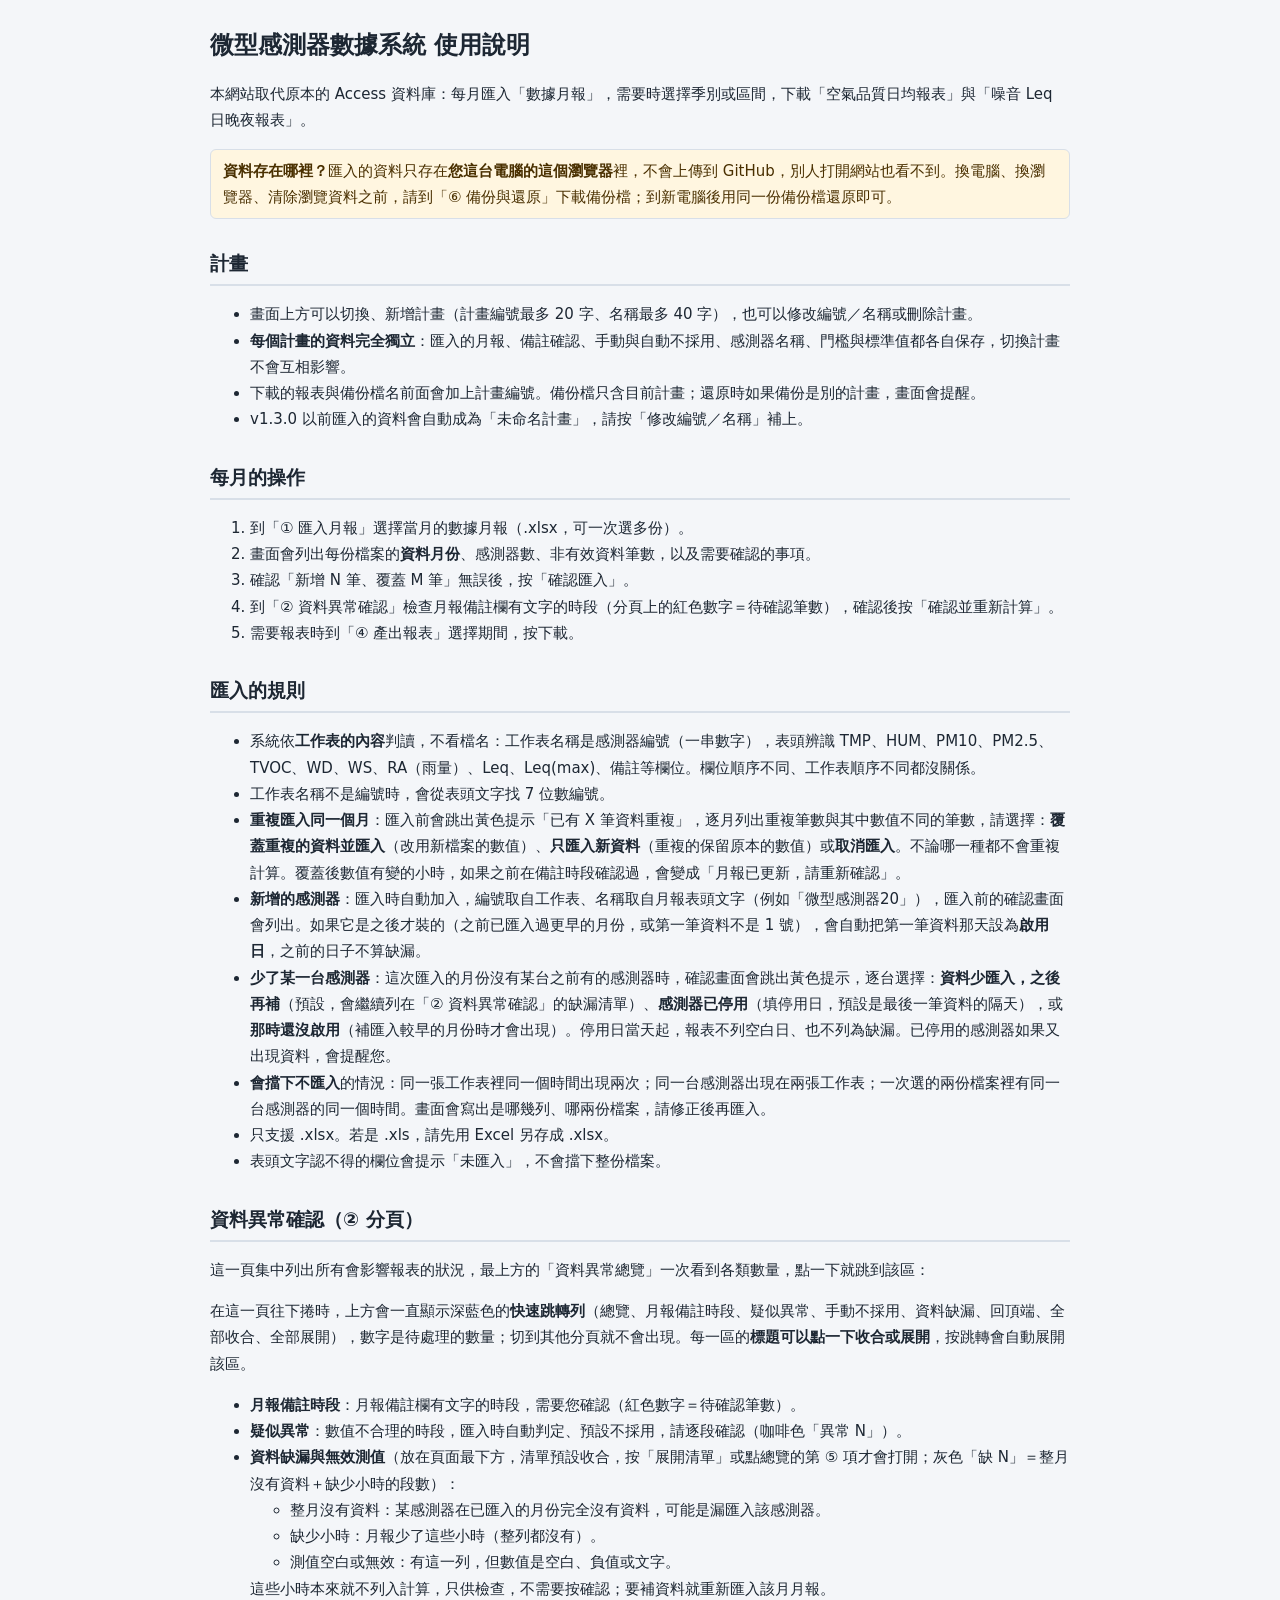
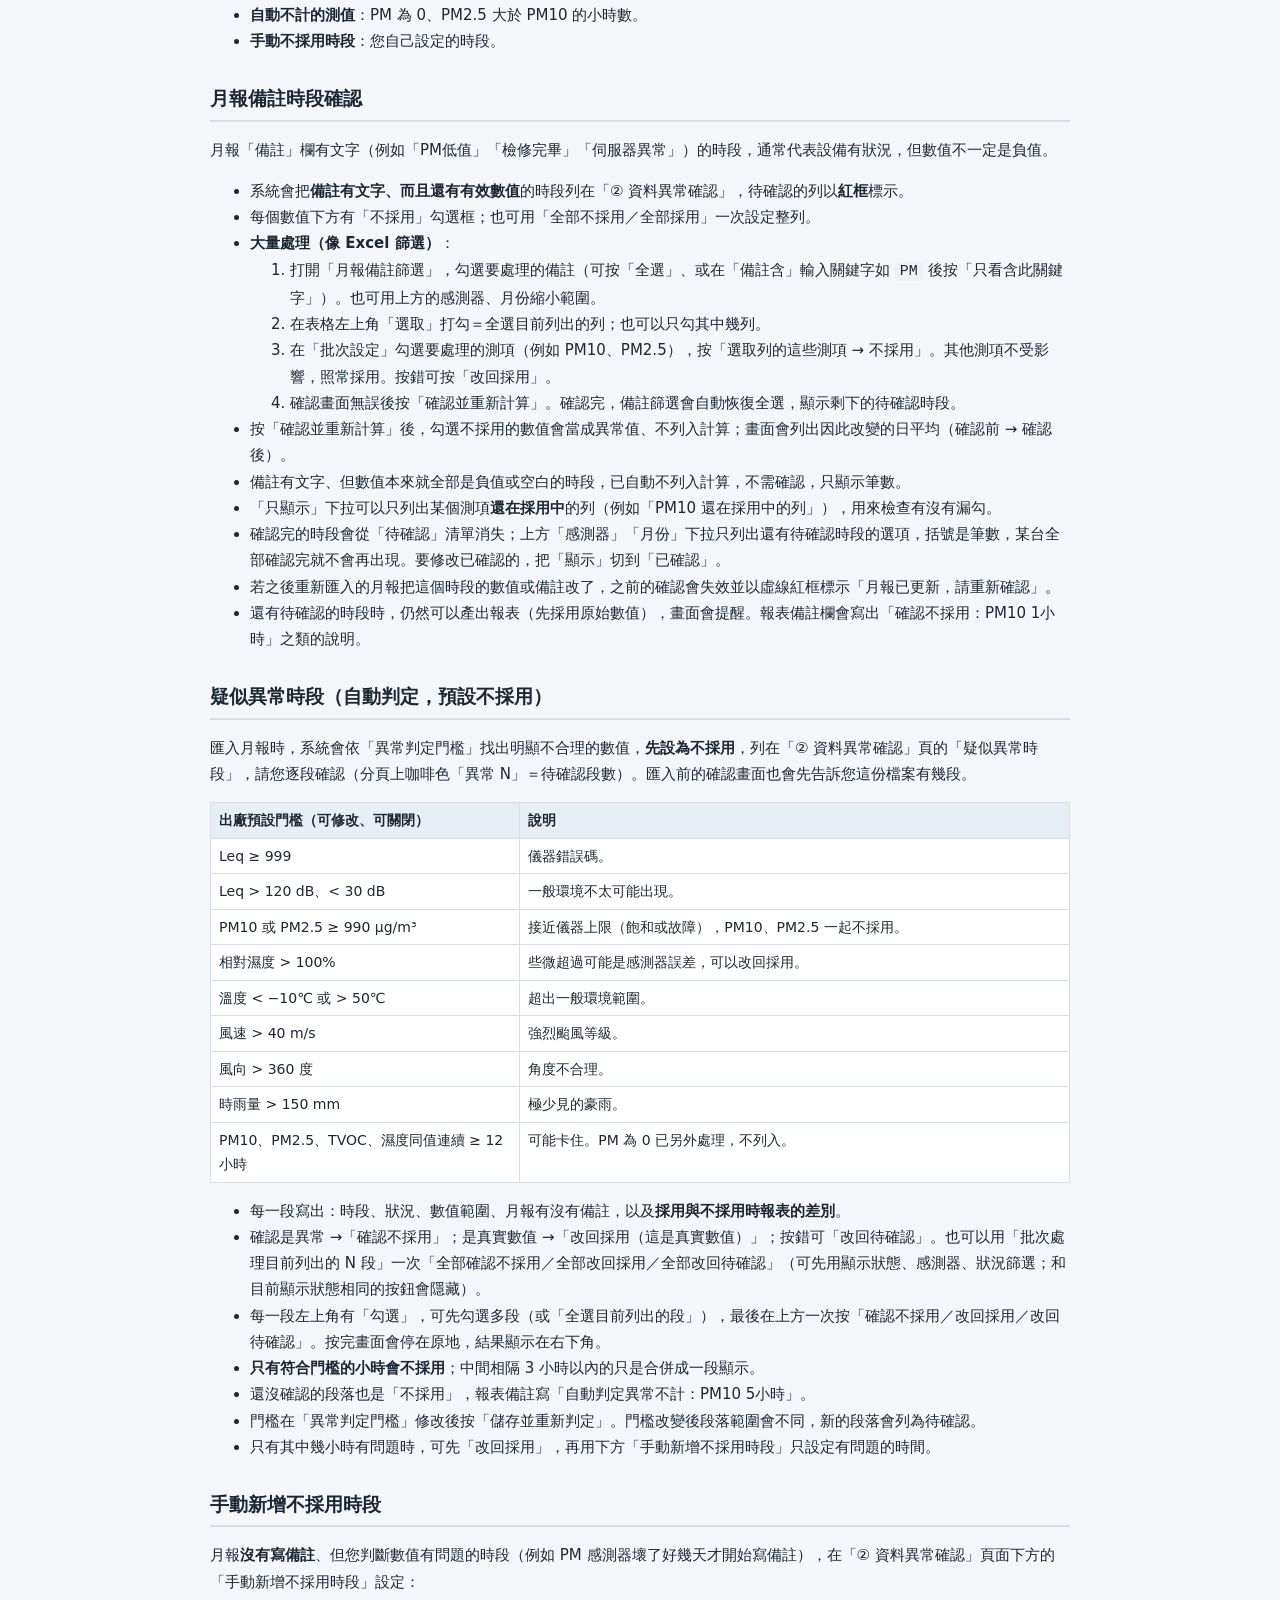
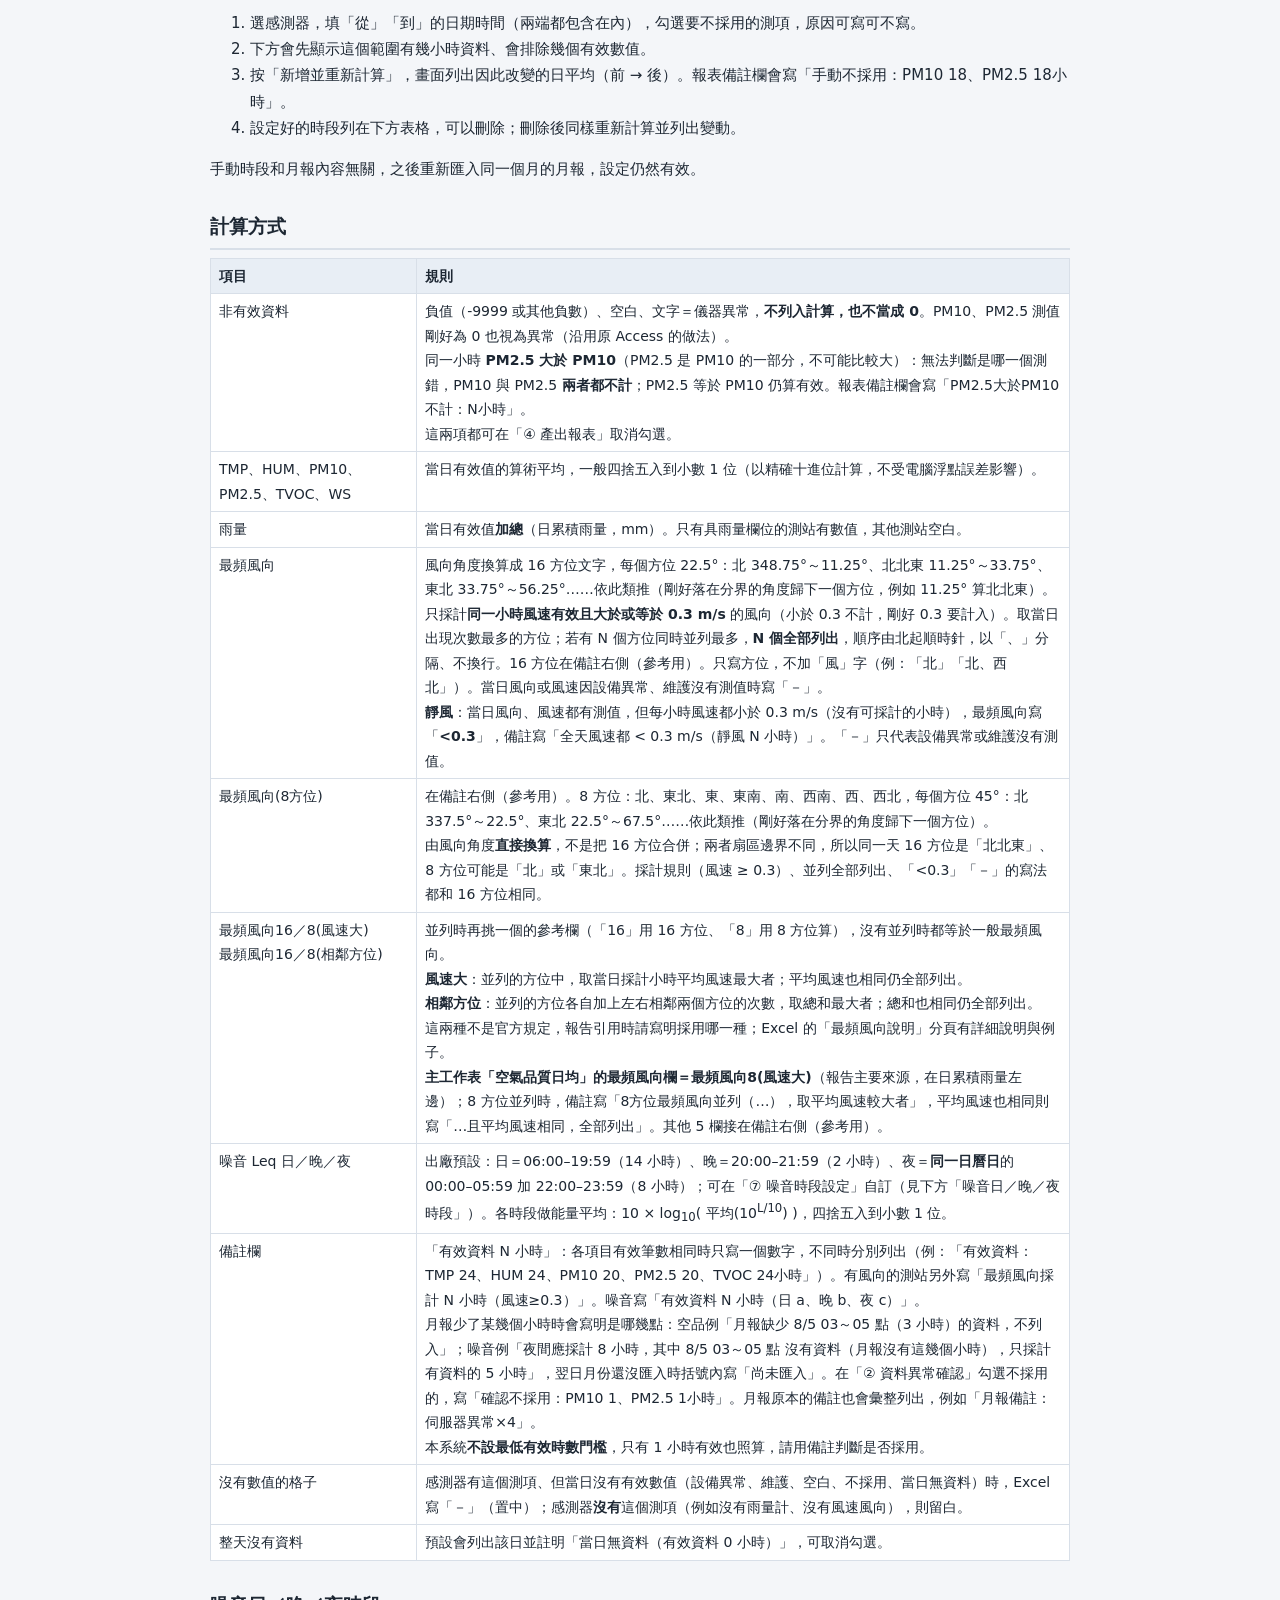
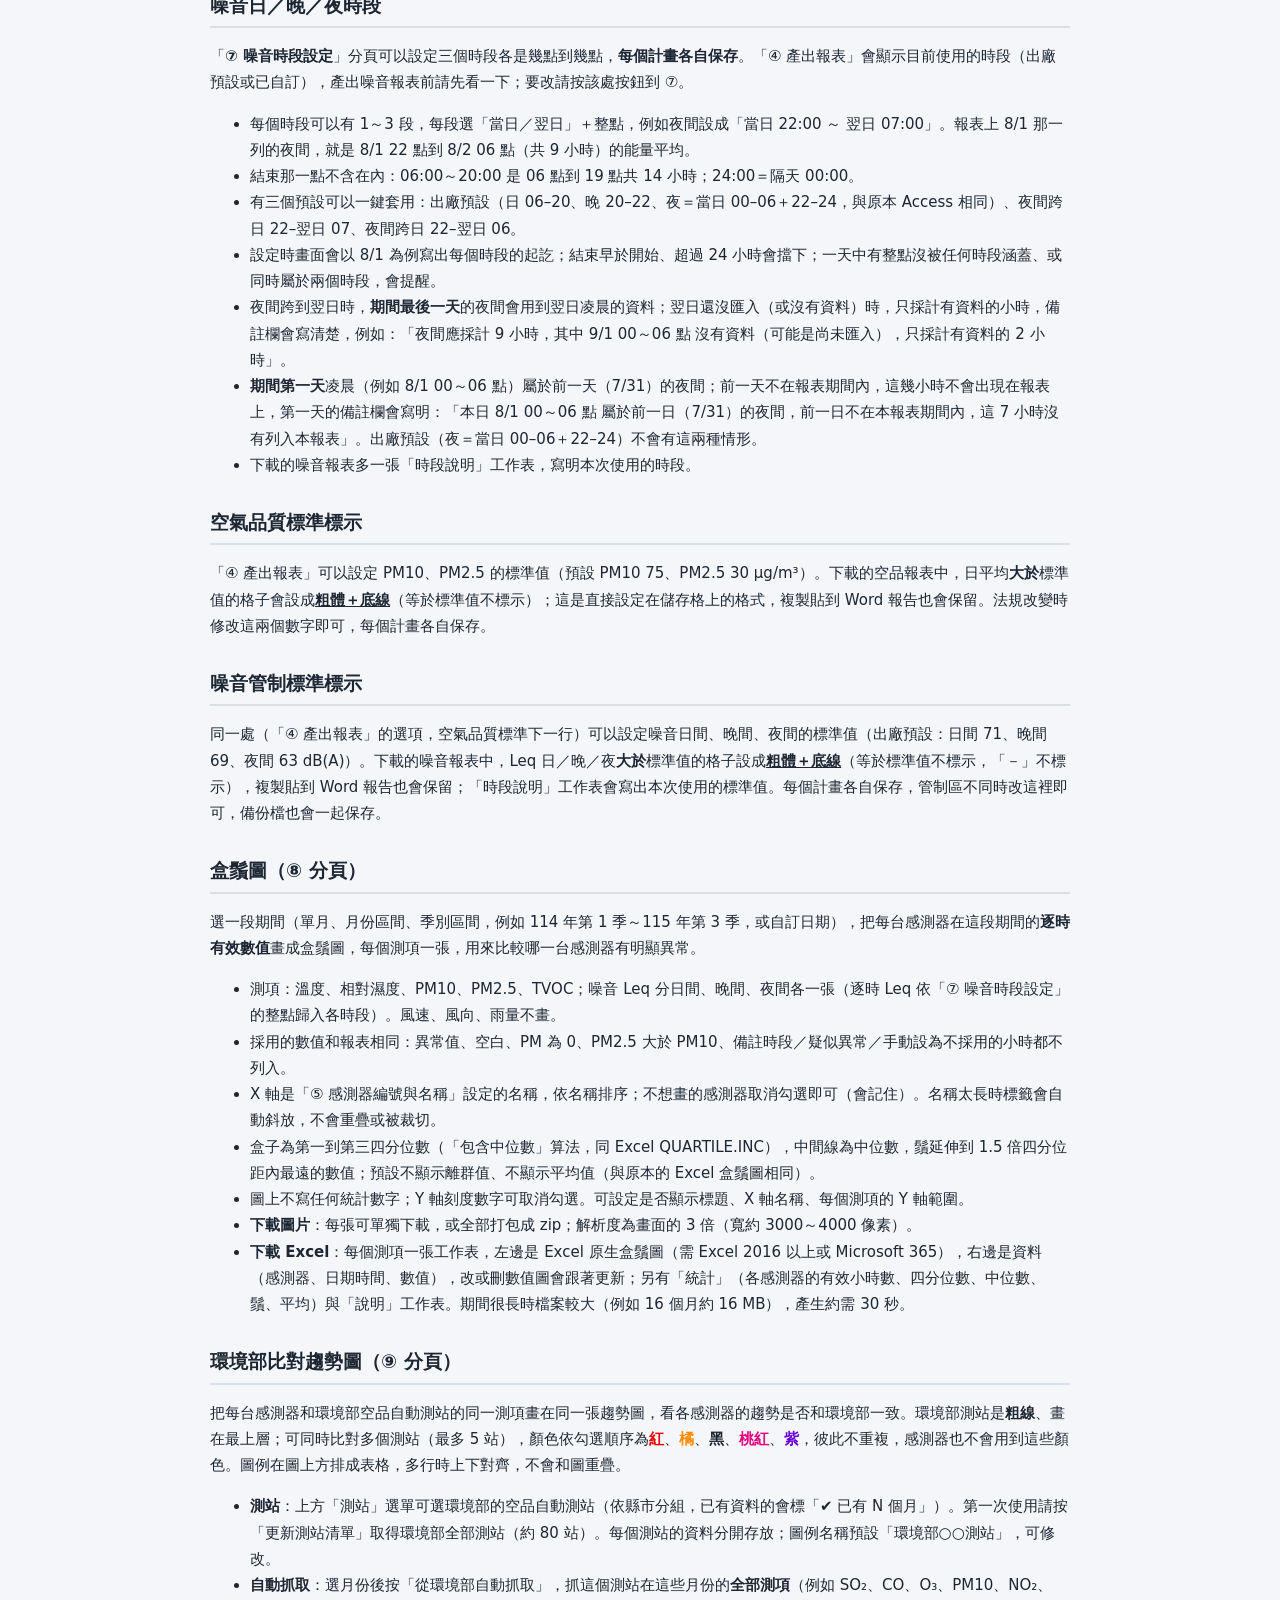
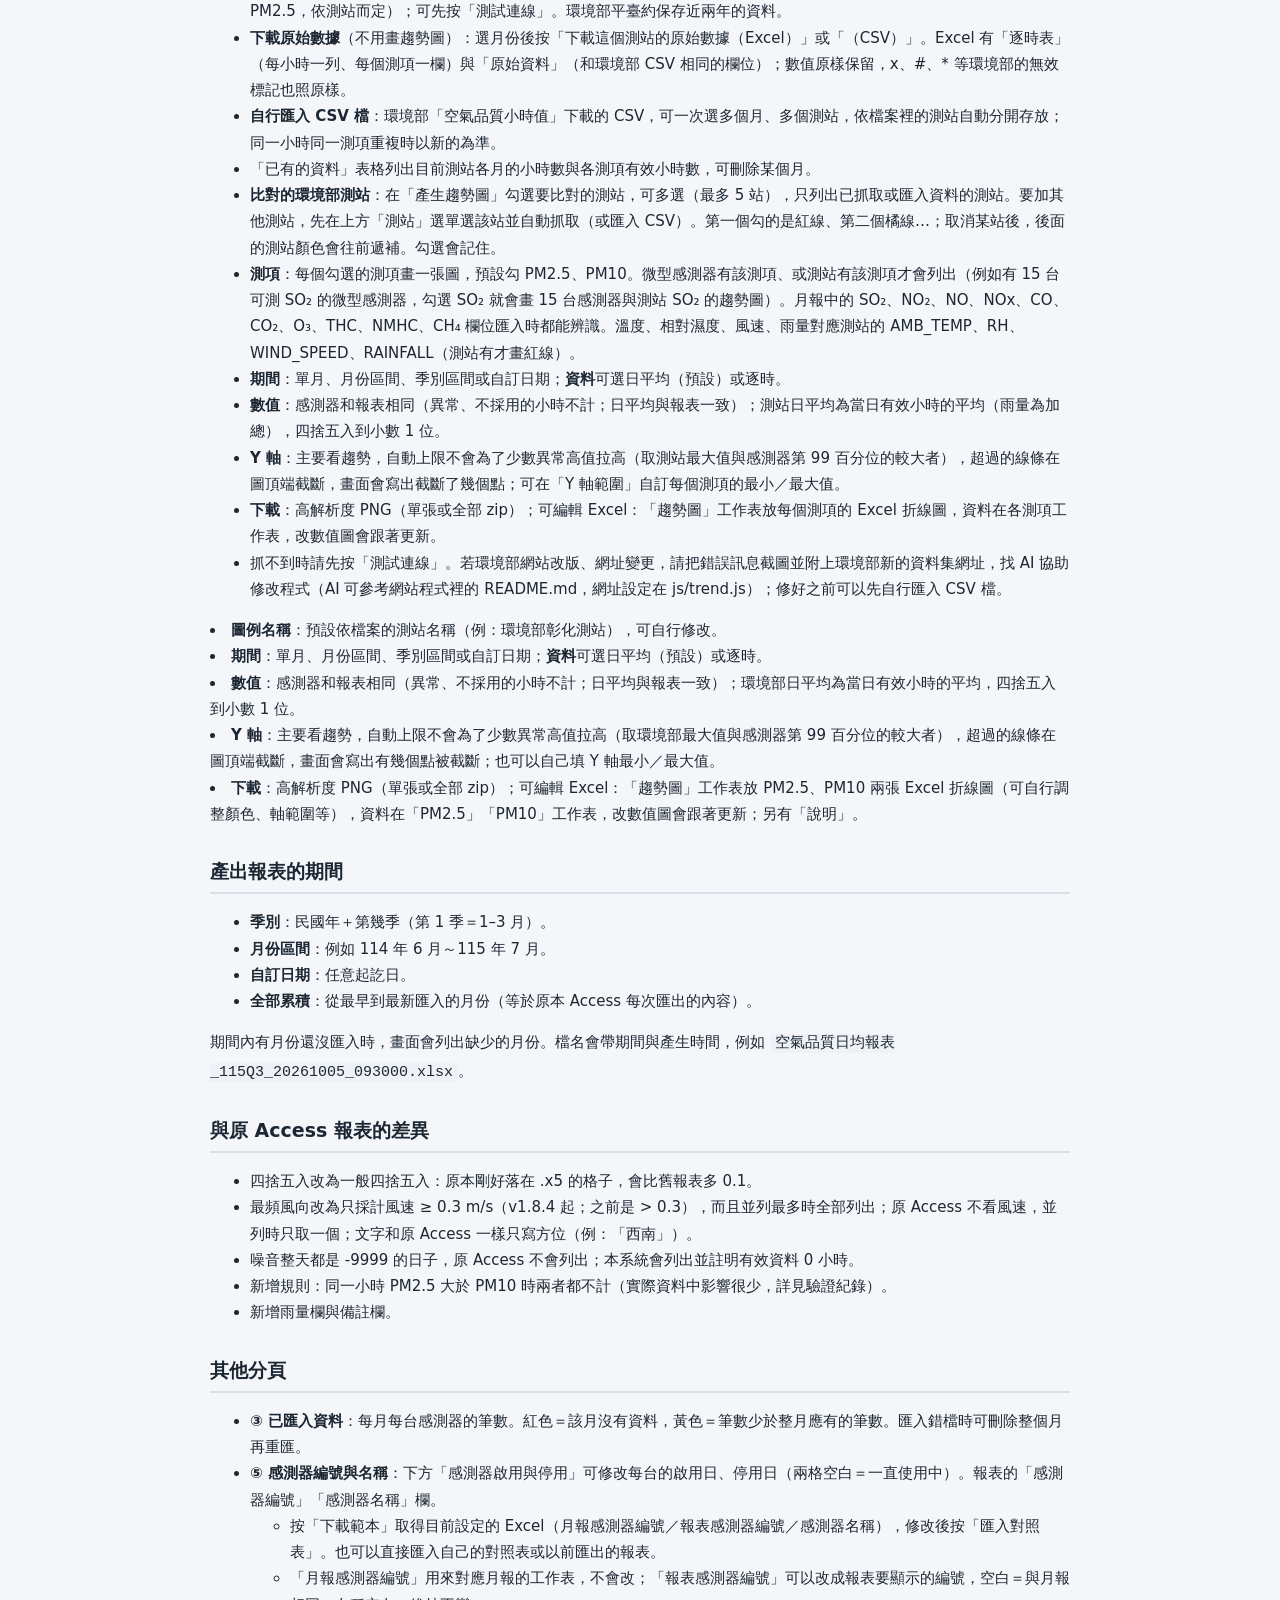
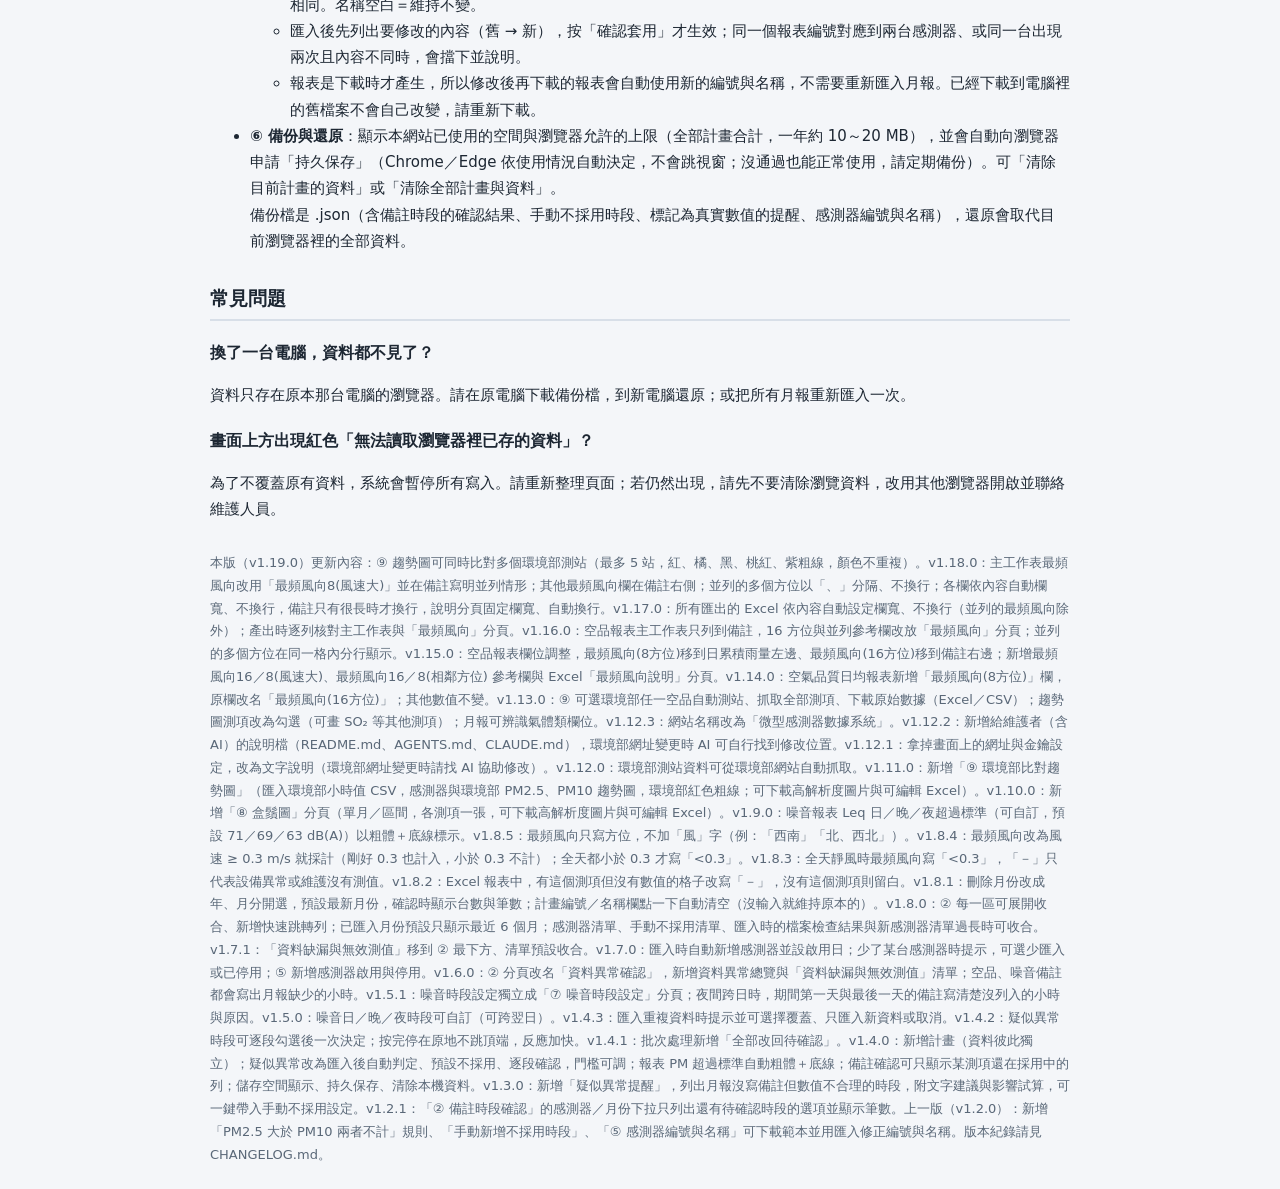
==== commit fd191553: "Add files via upload" ====
--- a/使用說明.html
+++ b/使用說明.html
@@ -168,13 +168,14 @@
   <li><b>下載 Excel</b>：每個測項一張工作表，左邊是 Excel 原生盒鬚圖（需 Excel 2016 以上或 Microsoft 365），右邊是資料（感測器、日期時間、數值），改或刪數值圖會跟著更新；另有「統計」（各感測器的有效小時數、四分位數、中位數、鬚、平均）與「說明」工作表。期間很長時檔案較大（例如 16 個月約 16 MB），產生約需 30 秒。</li>
 </ul>
 <h2>環境部比對趨勢圖（⑨ 分頁）</h2>
-<p>把每台感測器和環境部空品自動測站的同一測項畫在同一張趨勢圖，看各感測器的趨勢是否和環境部一致。環境部是<b style="color:#e60000">紅色粗線</b>，畫在最上層。圖例在圖上方排成表格，多行時上下對齊，不會和圖重疊。</p>
+<p>把每台感測器和環境部空品自動測站的同一測項畫在同一張趨勢圖，看各感測器的趨勢是否和環境部一致。環境部測站是<b>粗線</b>、畫在最上層；可同時比對多個測站（最多 5 站），顏色依勾選順序為<b style="color:#e60000">紅</b>、<b style="color:#ff8c00">橘</b>、<b>黑</b>、<b style="color:#e6007e">桃紅</b>、<b style="color:#6a00d4">紫</b>，彼此不重複，感測器也不會用到這些顏色。圖例在圖上方排成表格，多行時上下對齊，不會和圖重疊。</p>
 <ul>
   <li><b>測站</b>：上方「測站」選單可選環境部的空品自動測站（依縣市分組，已有資料的會標「✔ 已有 N 個月」）。第一次使用請按「更新測站清單」取得環境部全部測站（約 80 站）。每個測站的資料分開存放；圖例名稱預設「環境部○○測站」，可修改。</li>
   <li><b>自動抓取</b>：選月份後按「從環境部自動抓取」，抓這個測站在這些月份的<b>全部測項</b>（例如 SO₂、CO、O₃、PM10、NO₂、PM2.5，依測站而定）；可先按「測試連線」。環境部平臺約保存近兩年的資料。</li>
   <li><b>下載原始數據</b>（不用畫趨勢圖）：選月份後按「下載這個測站的原始數據（Excel）」或「（CSV）」。Excel 有「逐時表」（每小時一列、每個測項一欄）與「原始資料」（和環境部 CSV 相同的欄位）；數值原樣保留，x、#、* 等環境部的無效標記也照原樣。</li>
   <li><b>自行匯入 CSV 檔</b>：環境部「空氣品質小時值」下載的 CSV，可一次選多個月、多個測站，依檔案裡的測站自動分開存放；同一小時同一測項重複時以新的為準。</li>
   <li>「已有的資料」表格列出目前測站各月的小時數與各測項有效小時數，可刪除某個月。</li>
+  <li><b>比對的環境部測站</b>：在「產生趨勢圖」勾選要比對的測站，可多選（最多 5 站），只列出已抓取或匯入資料的測站。要加其他測站，先在上方「測站」選單選該站並自動抓取（或匯入 CSV）。第一個勾的是紅線、第二個橘線…；取消某站後，後面的測站顏色會往前遞補。勾選會記住。</li>
   <li><b>測項</b>：每個勾選的測項畫一張圖，預設勾 PM2.5、PM10。微型感測器有該測項、或測站有該測項才會列出（例如有 15 台可測 SO₂ 的微型感測器，勾選 SO₂ 就會畫 15 台感測器與測站 SO₂ 的趨勢圖）。月報中的 SO₂、NO₂、NO、NOx、CO、CO₂、O₃、THC、NMHC、CH₄ 欄位匯入時都能辨識。溫度、相對濕度、風速、雨量對應測站的 AMB_TEMP、RH、WIND_SPEED、RAINFALL（測站有才畫紅線）。</li>
   <li><b>期間</b>：單月、月份區間、季別區間或自訂日期；<b>資料</b>可選日平均（預設）或逐時。</li>
   <li><b>數值</b>：感測器和報表相同（異常、不採用的小時不計；日平均與報表一致）；測站日平均為當日有效小時的平均（雨量為加總），四捨五入到小數 1 位。</li>
@@ -226,5 +227,5 @@
 <h3>畫面上方出現紅色「無法讀取瀏覽器裡已存的資料」？</h3>
 <p>為了不覆蓋原有資料，系統會暫停所有寫入。請重新整理頁面；若仍然出現，請先不要清除瀏覽資料，改用其他瀏覽器開啟並聯絡維護人員。</p>
 
-<p style="margin-top:30px;color:#5a6878;font-size:13px">本版（v1.18.0）更新內容：主工作表最頻風向改用「最頻風向8(風速大)」並在備註寫明並列情形；其他最頻風向欄在備註右側；並列的多個方位以「、」分隔、不換行；各欄依內容自動欄寬、不換行，備註只有很長時才換行，說明分頁固定欄寬、自動換行。v1.17.0：所有匯出的 Excel 依內容自動設定欄寬、不換行（並列的最頻風向除外）；產出時逐列核對主工作表與「最頻風向」分頁。v1.16.0：空品報表主工作表只列到備註，16 方位與並列參考欄改放「最頻風向」分頁；並列的多個方位在同一格內分行顯示。v1.15.0：空品報表欄位調整，最頻風向(8方位)移到日累積雨量左邊、最頻風向(16方位)移到備註右邊；新增最頻風向16／8(風速大)、最頻風向16／8(相鄰方位) 參考欄與 Excel「最頻風向說明」分頁。v1.14.0：空氣品質日均報表新增「最頻風向(8方位)」欄，原欄改名「最頻風向(16方位)」；其他數值不變。v1.13.0：⑨ 可選環境部任一空品自動測站、抓取全部測項、下載原始數據（Excel／CSV）；趨勢圖測項改為勾選（可畫 SO₂ 等其他測項）；月報可辨識氣體類欄位。v1.12.3：網站名稱改為「微型感測器數據系統」。v1.12.2：新增給維護者（含 AI）的說明檔（README.md、AGENTS.md、CLAUDE.md），環境部網址變更時 AI 可自行找到修改位置。v1.12.1：拿掉畫面上的網址與金鑰設定，改為文字說明（環境部網址變更時請找 AI 協助修改）。v1.12.0：環境部測站資料可從環境部網站自動抓取。v1.11.0：新增「⑨ 環境部比對趨勢圖」（匯入環境部小時值 CSV，感測器與環境部 PM2.5、PM10 趨勢圖，環境部紅色粗線；可下載高解析度圖片與可編輯 Excel）。v1.10.0：新增「⑧ 盒鬚圖」分頁（單月／區間，各測項一張，可下載高解析度圖片與可編輯 Excel）。v1.9.0：噪音報表 Leq 日／晚／夜超過標準（可自訂，預設 71／69／63 dB(A)）以粗體＋底線標示。v1.8.5：最頻風向只寫方位，不加「風」字（例：「西南」「北、西北」）。v1.8.4：最頻風向改為風速 ≥ 0.3 m/s 就採計（剛好 0.3 也計入，小於 0.3 不計）；全天都小於 0.3 才寫「&lt;0.3」。v1.8.3：全天靜風時最頻風向寫「&lt;0.3」，「－」只代表設備異常或維護沒有測值。v1.8.2：Excel 報表中，有這個測項但沒有數值的格子改寫「－」，沒有這個測項則留白。v1.8.1：刪除月份改成年、月分開選，預設最新月份，確認時顯示台數與筆數；計畫編號／名稱欄點一下自動清空（沒輸入就維持原本的）。v1.8.0：② 每一區可展開收合、新增快速跳轉列；已匯入月份預設只顯示最近 6 個月；感測器清單、手動不採用清單、匯入時的檔案檢查結果與新感測器清單過長時可收合。v1.7.1：「資料缺漏與無效測值」移到 ② 最下方、清單預設收合。v1.7.0：匯入時自動新增感測器並設啟用日；少了某台感測器時提示，可選少匯入或已停用；⑤ 新增感測器啟用與停用。v1.6.0：② 分頁改名「資料異常確認」，新增資料異常總覽與「資料缺漏與無效測值」清單；空品、噪音備註都會寫出月報缺少的小時。v1.5.1：噪音時段設定獨立成「⑦ 噪音時段設定」分頁；夜間跨日時，期間第一天與最後一天的備註寫清楚沒列入的小時與原因。v1.5.0：噪音日／晚／夜時段可自訂（可跨翌日）。v1.4.3：匯入重複資料時提示並可選擇覆蓋、只匯入新資料或取消。v1.4.2：疑似異常時段可逐段勾選後一次決定；按完停在原地不跳頂端，反應加快。v1.4.1：批次處理新增「全部改回待確認」。v1.4.0：新增計畫（資料彼此獨立）；疑似異常改為匯入後自動判定、預設不採用、逐段確認，門檻可調；報表 PM 超過標準自動粗體＋底線；備註確認可只顯示某測項還在採用中的列；儲存空間顯示、持久保存、清除本機資料。v1.3.0：新增「疑似異常提醒」，列出月報沒寫備註但數值不合理的時段，附文字建議與影響試算，可一鍵帶入手動不採用設定。v1.2.1：「② 備註時段確認」的感測器／月份下拉只列出還有待確認時段的選項並顯示筆數。上一版（v1.2.0）：新增「PM2.5 大於 PM10 兩者不計」規則、「手動新增不採用時段」、「⑤ 感測器編號與名稱」可下載範本並用匯入修正編號與名稱。版本紀錄請見 CHANGELOG.md。</p>
+<p style="margin-top:30px;color:#5a6878;font-size:13px">本版（v1.19.0）更新內容：⑨ 趨勢圖可同時比對多個環境部測站（最多 5 站，紅、橘、黑、桃紅、紫粗線，顏色不重複）。v1.18.0：主工作表最頻風向改用「最頻風向8(風速大)」並在備註寫明並列情形；其他最頻風向欄在備註右側；並列的多個方位以「、」分隔、不換行；各欄依內容自動欄寬、不換行，備註只有很長時才換行，說明分頁固定欄寬、自動換行。v1.17.0：所有匯出的 Excel 依內容自動設定欄寬、不換行（並列的最頻風向除外）；產出時逐列核對主工作表與「最頻風向」分頁。v1.16.0：空品報表主工作表只列到備註，16 方位與並列參考欄改放「最頻風向」分頁；並列的多個方位在同一格內分行顯示。v1.15.0：空品報表欄位調整，最頻風向(8方位)移到日累積雨量左邊、最頻風向(16方位)移到備註右邊；新增最頻風向16／8(風速大)、最頻風向16／8(相鄰方位) 參考欄與 Excel「最頻風向說明」分頁。v1.14.0：空氣品質日均報表新增「最頻風向(8方位)」欄，原欄改名「最頻風向(16方位)」；其他數值不變。v1.13.0：⑨ 可選環境部任一空品自動測站、抓取全部測項、下載原始數據（Excel／CSV）；趨勢圖測項改為勾選（可畫 SO₂ 等其他測項）；月報可辨識氣體類欄位。v1.12.3：網站名稱改為「微型感測器數據系統」。v1.12.2：新增給維護者（含 AI）的說明檔（README.md、AGENTS.md、CLAUDE.md），環境部網址變更時 AI 可自行找到修改位置。v1.12.1：拿掉畫面上的網址與金鑰設定，改為文字說明（環境部網址變更時請找 AI 協助修改）。v1.12.0：環境部測站資料可從環境部網站自動抓取。v1.11.0：新增「⑨ 環境部比對趨勢圖」（匯入環境部小時值 CSV，感測器與環境部 PM2.5、PM10 趨勢圖，環境部紅色粗線；可下載高解析度圖片與可編輯 Excel）。v1.10.0：新增「⑧ 盒鬚圖」分頁（單月／區間，各測項一張，可下載高解析度圖片與可編輯 Excel）。v1.9.0：噪音報表 Leq 日／晚／夜超過標準（可自訂，預設 71／69／63 dB(A)）以粗體＋底線標示。v1.8.5：最頻風向只寫方位，不加「風」字（例：「西南」「北、西北」）。v1.8.4：最頻風向改為風速 ≥ 0.3 m/s 就採計（剛好 0.3 也計入，小於 0.3 不計）；全天都小於 0.3 才寫「&lt;0.3」。v1.8.3：全天靜風時最頻風向寫「&lt;0.3」，「－」只代表設備異常或維護沒有測值。v1.8.2：Excel 報表中，有這個測項但沒有數值的格子改寫「－」，沒有這個測項則留白。v1.8.1：刪除月份改成年、月分開選，預設最新月份，確認時顯示台數與筆數；計畫編號／名稱欄點一下自動清空（沒輸入就維持原本的）。v1.8.0：② 每一區可展開收合、新增快速跳轉列；已匯入月份預設只顯示最近 6 個月；感測器清單、手動不採用清單、匯入時的檔案檢查結果與新感測器清單過長時可收合。v1.7.1：「資料缺漏與無效測值」移到 ② 最下方、清單預設收合。v1.7.0：匯入時自動新增感測器並設啟用日；少了某台感測器時提示，可選少匯入或已停用；⑤ 新增感測器啟用與停用。v1.6.0：② 分頁改名「資料異常確認」，新增資料異常總覽與「資料缺漏與無效測值」清單；空品、噪音備註都會寫出月報缺少的小時。v1.5.1：噪音時段設定獨立成「⑦ 噪音時段設定」分頁；夜間跨日時，期間第一天與最後一天的備註寫清楚沒列入的小時與原因。v1.5.0：噪音日／晚／夜時段可自訂（可跨翌日）。v1.4.3：匯入重複資料時提示並可選擇覆蓋、只匯入新資料或取消。v1.4.2：疑似異常時段可逐段勾選後一次決定；按完停在原地不跳頂端，反應加快。v1.4.1：批次處理新增「全部改回待確認」。v1.4.0：新增計畫（資料彼此獨立）；疑似異常改為匯入後自動判定、預設不採用、逐段確認，門檻可調；報表 PM 超過標準自動粗體＋底線；備註確認可只顯示某測項還在採用中的列；儲存空間顯示、持久保存、清除本機資料。v1.3.0：新增「疑似異常提醒」，列出月報沒寫備註但數值不合理的時段，附文字建議與影響試算，可一鍵帶入手動不採用設定。v1.2.1：「② 備註時段確認」的感測器／月份下拉只列出還有待確認時段的選項並顯示筆數。上一版（v1.2.0）：新增「PM2.5 大於 PM10 兩者不計」規則、「手動新增不採用時段」、「⑤ 感測器編號與名稱」可下載範本並用匯入修正編號與名稱。版本紀錄請見 CHANGELOG.md。</p>
 </div></body></html>
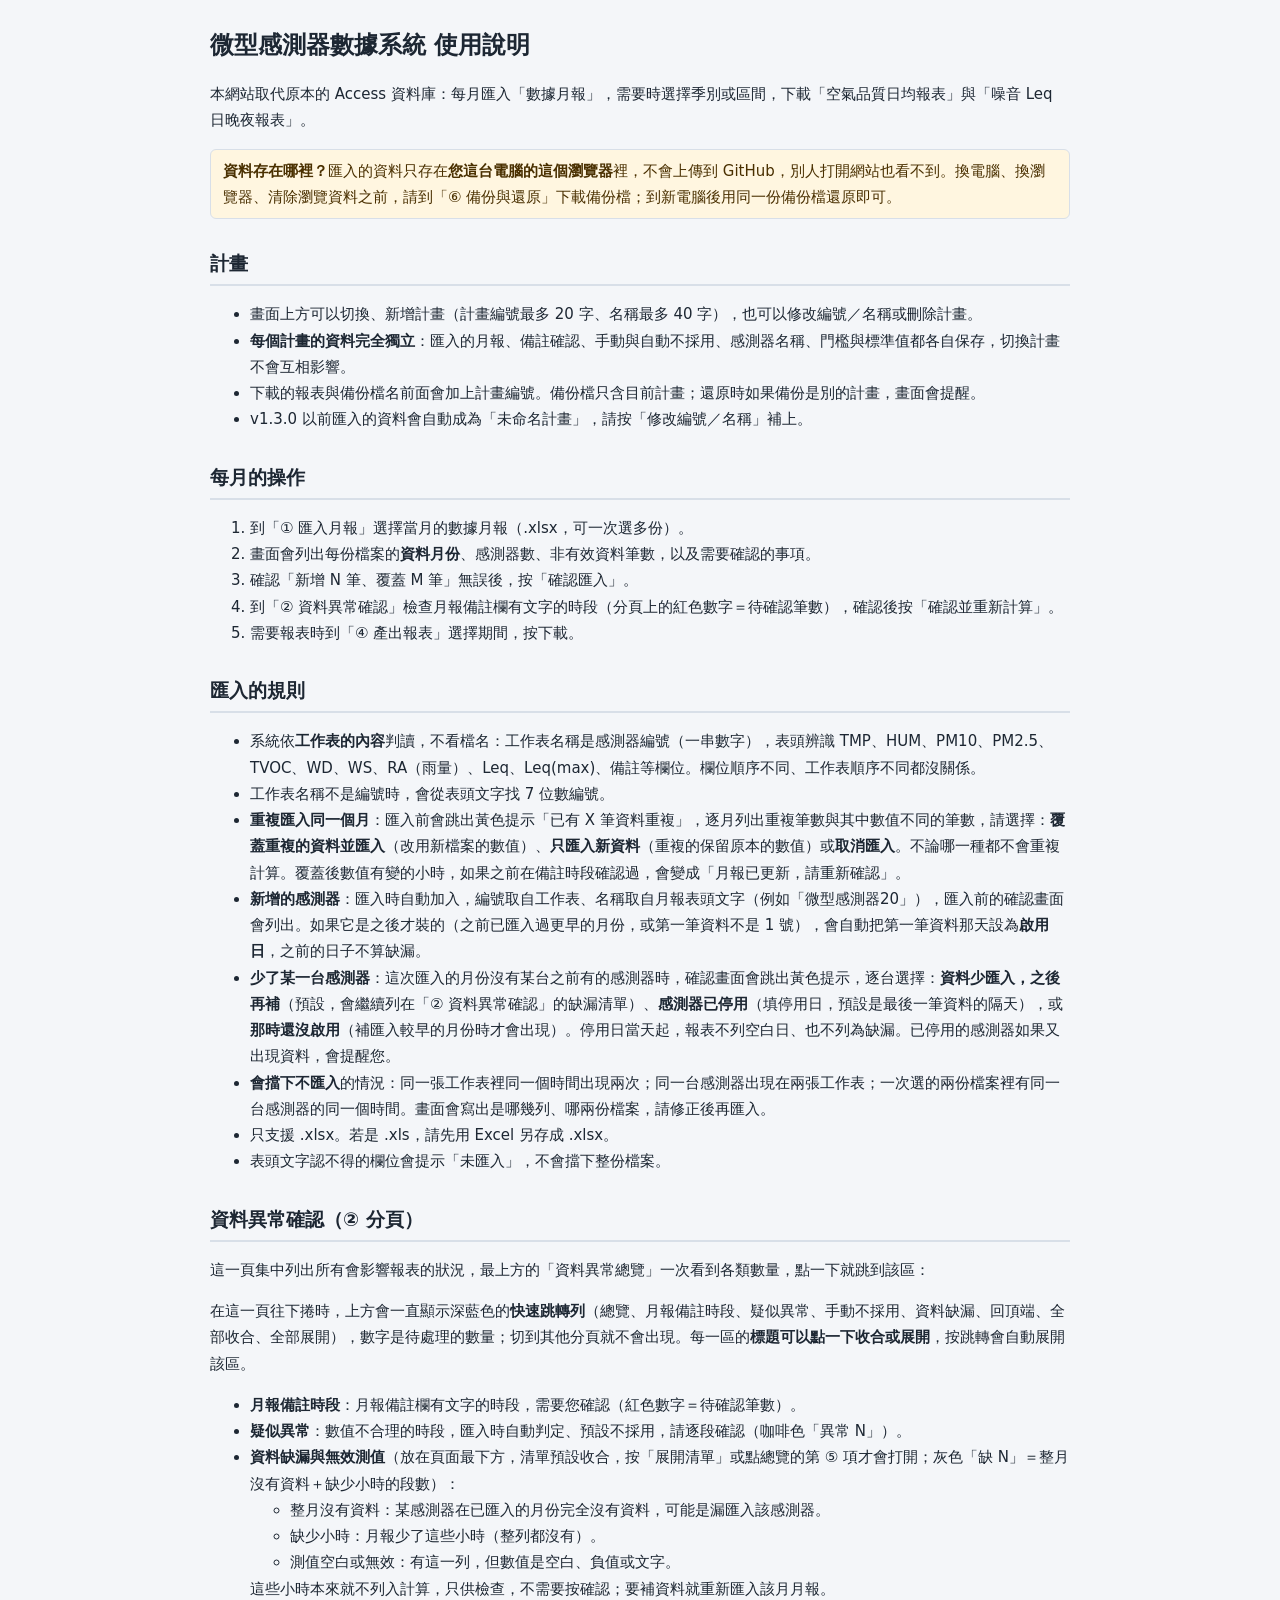
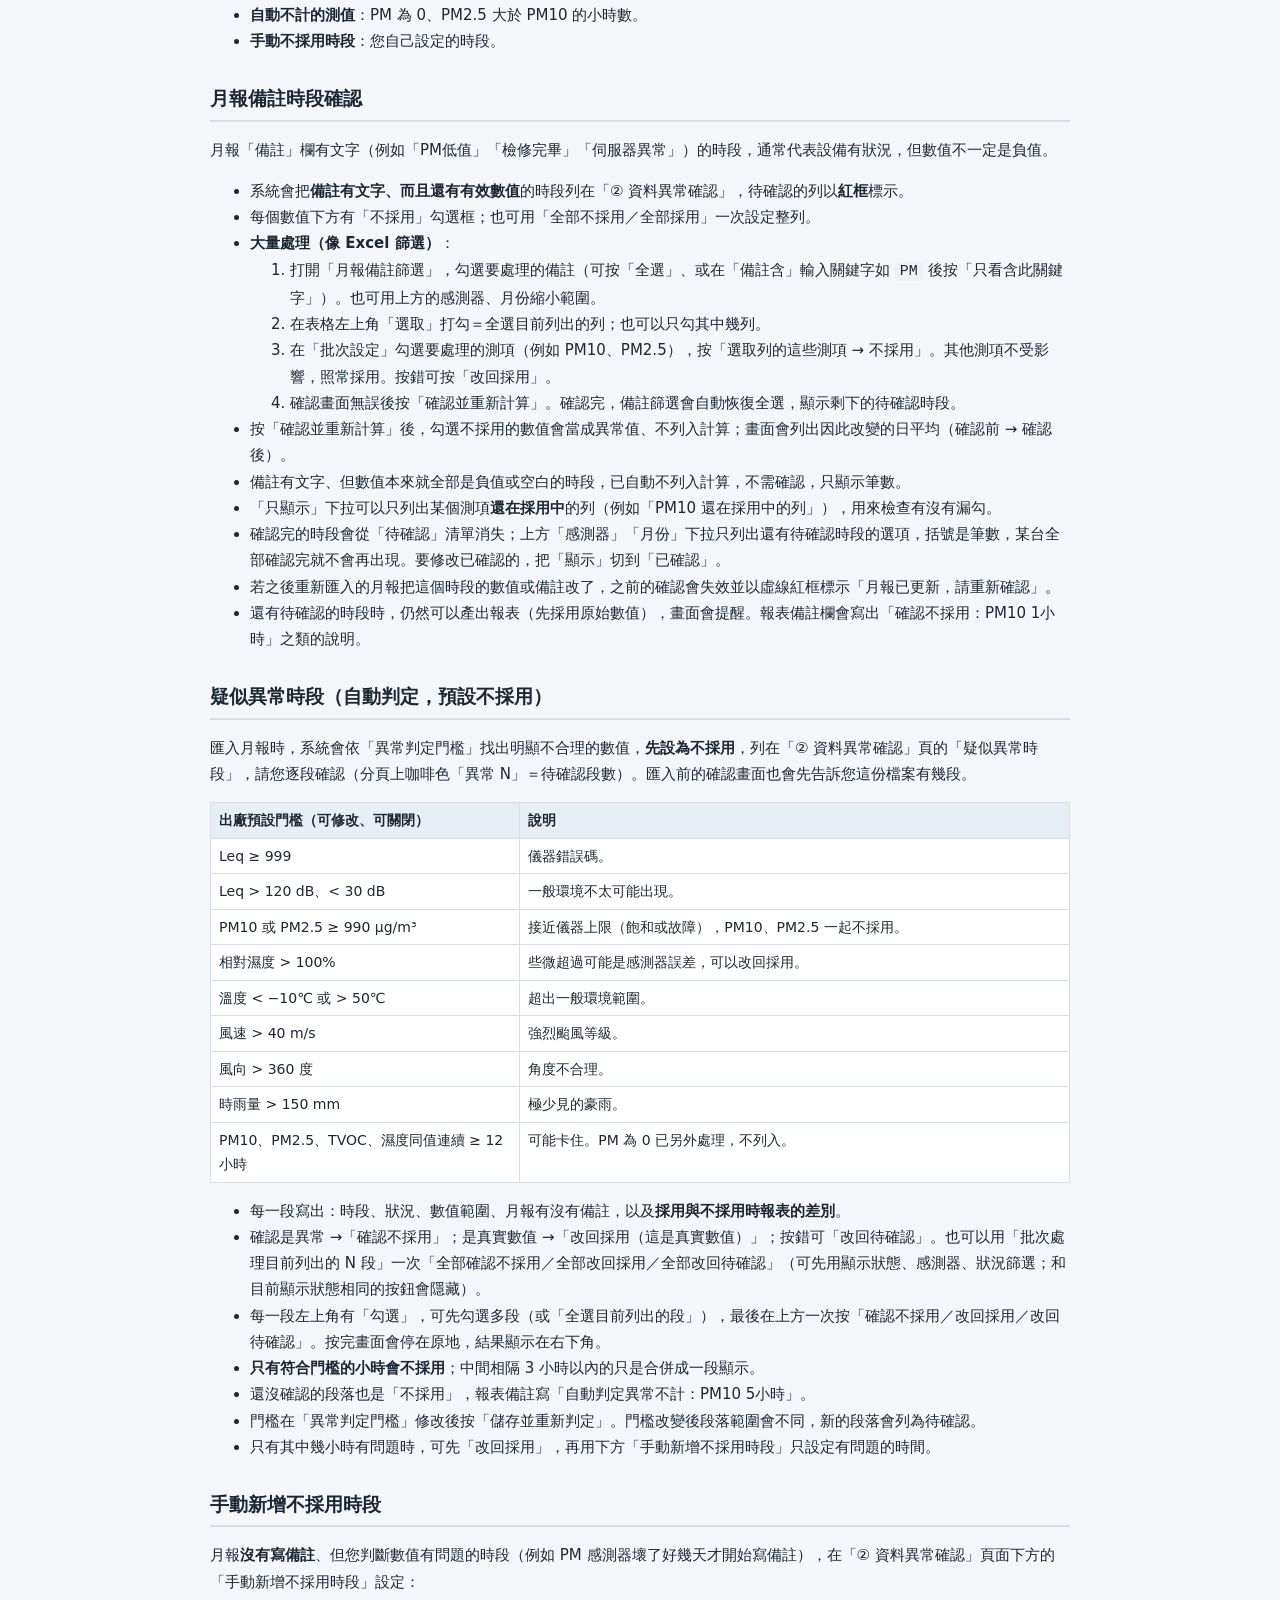
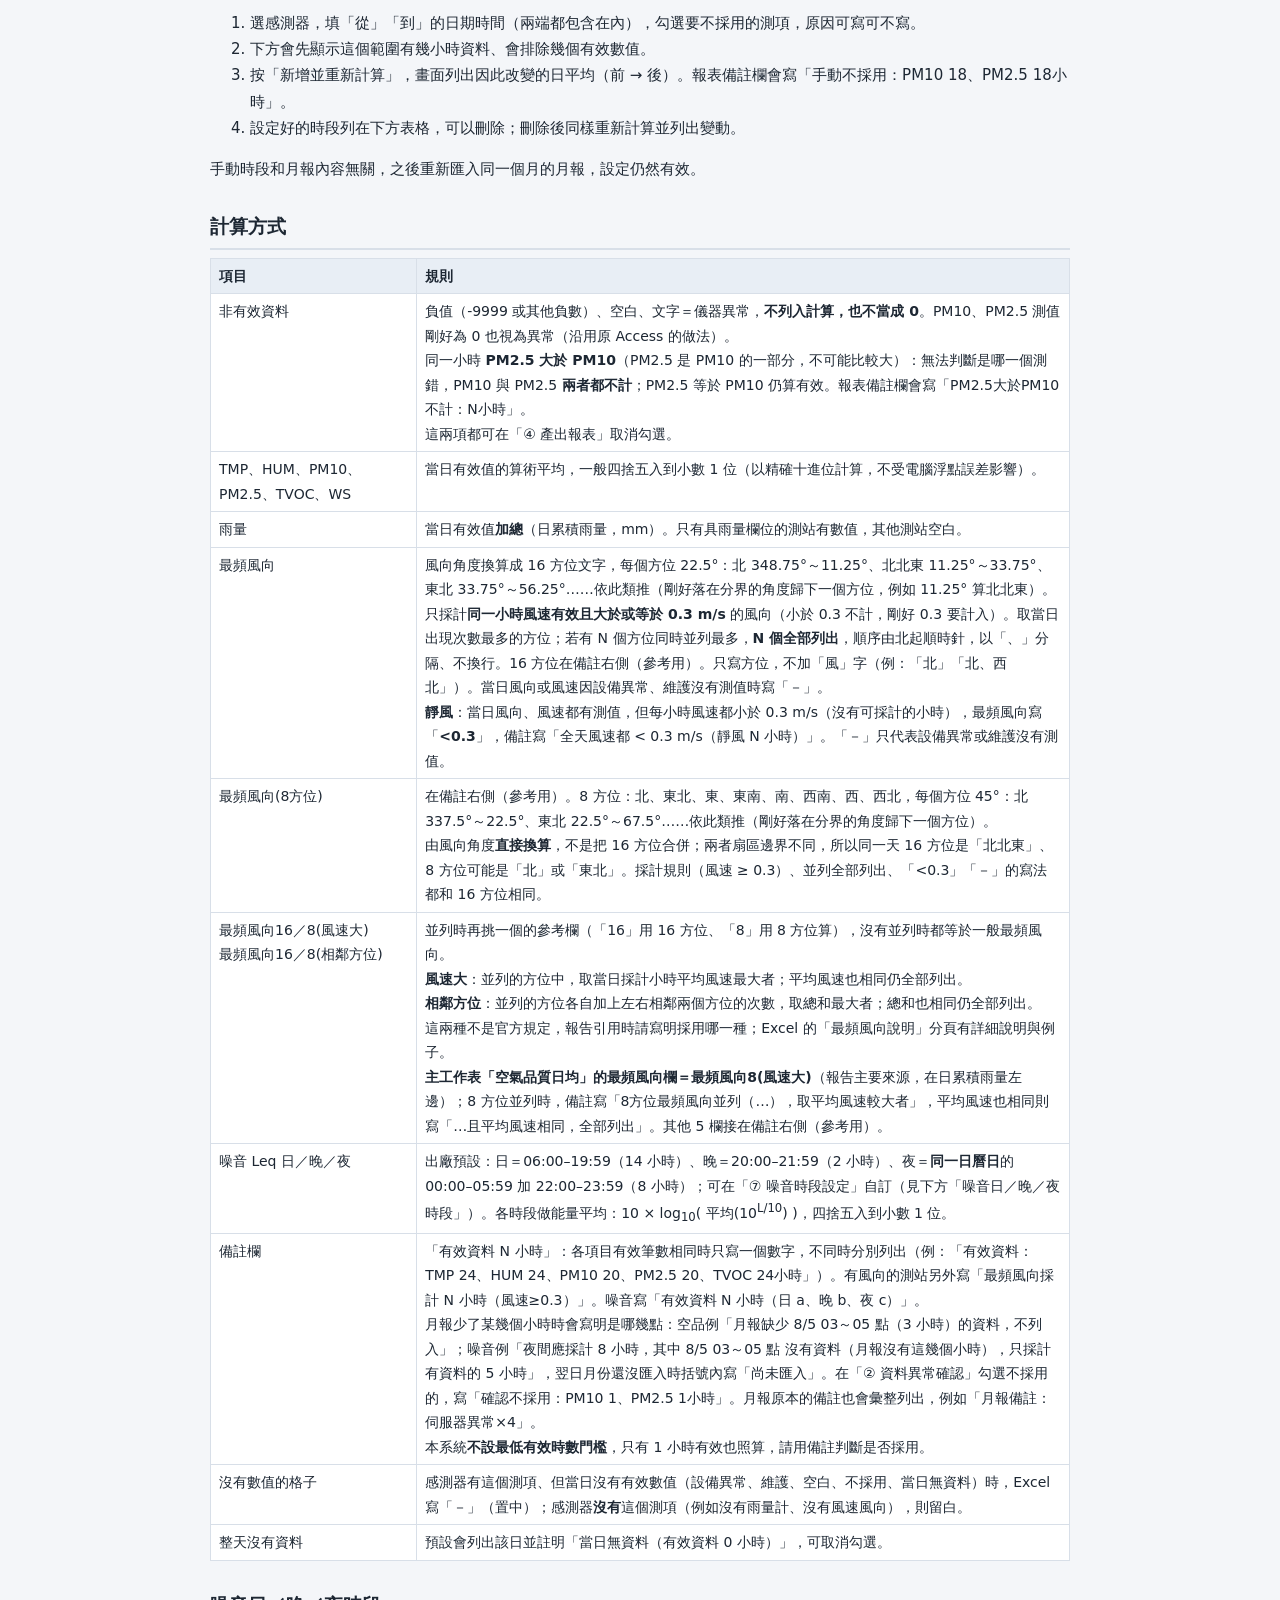
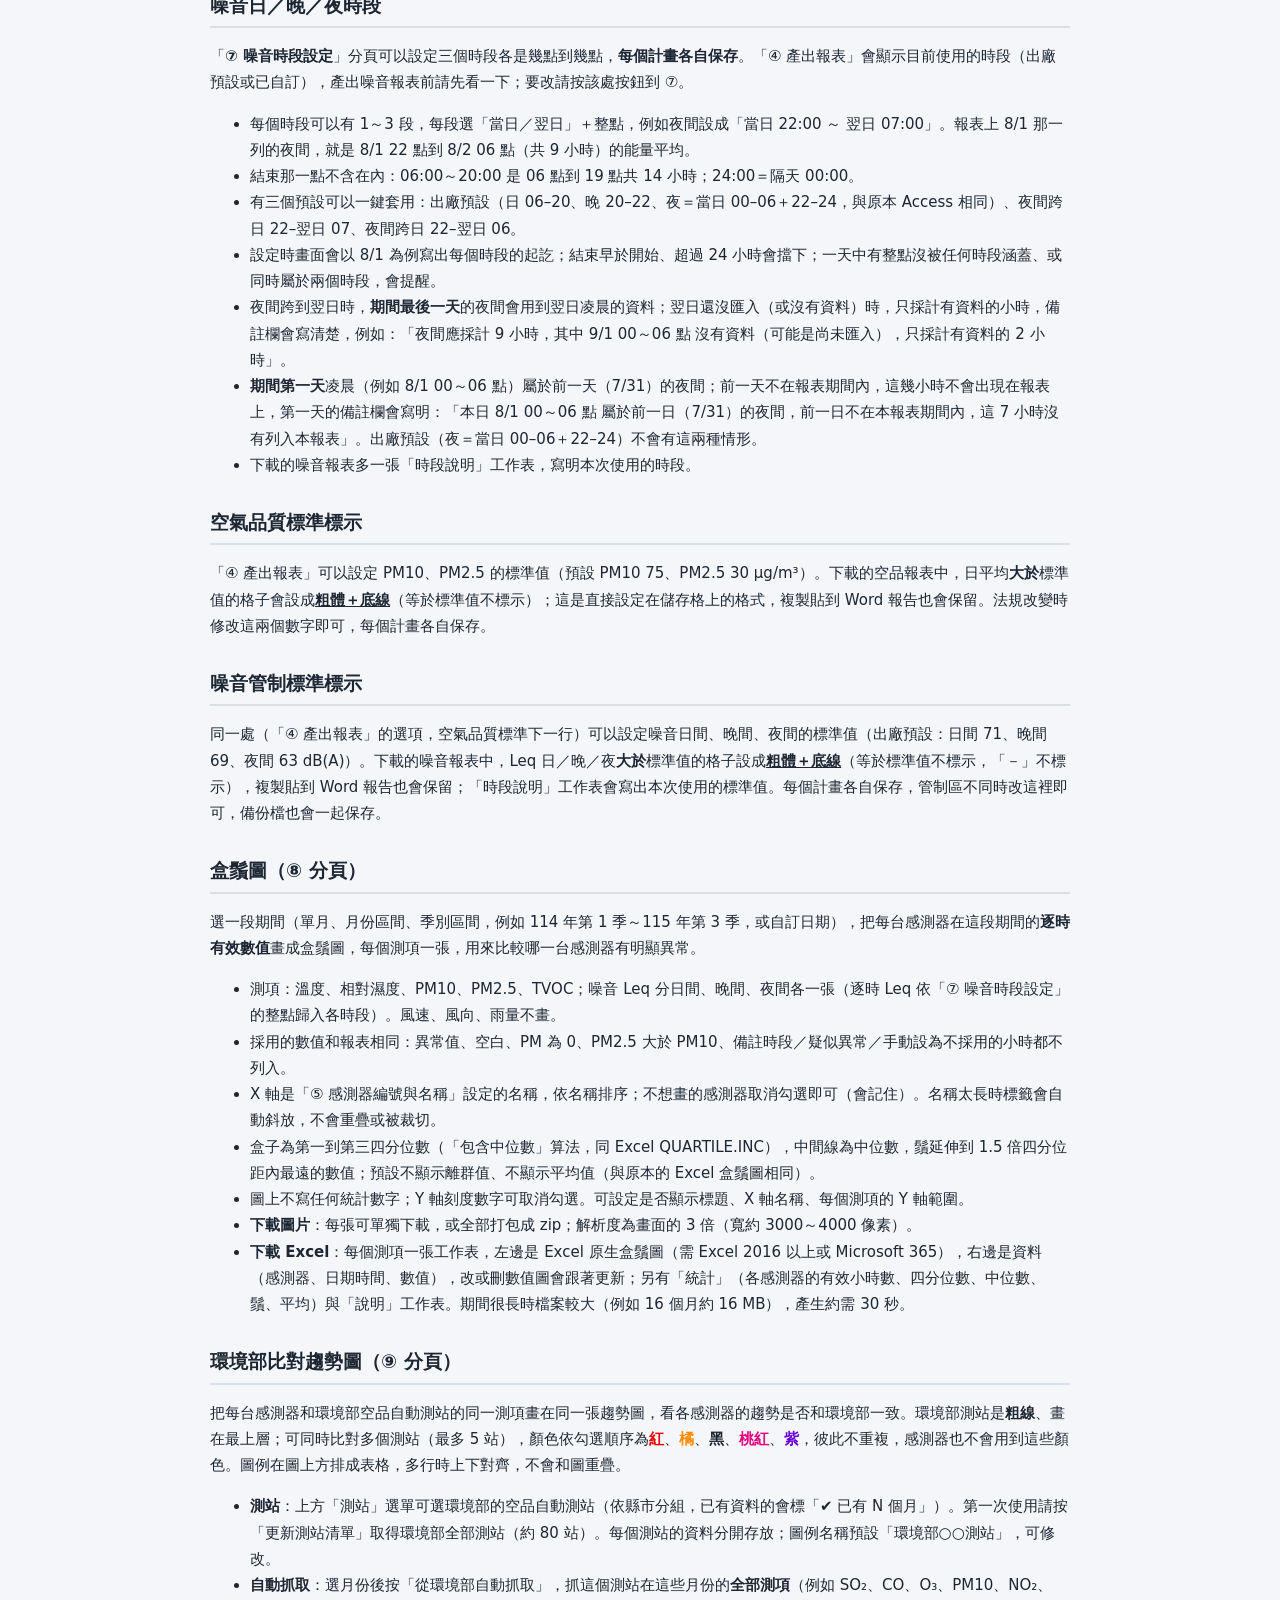
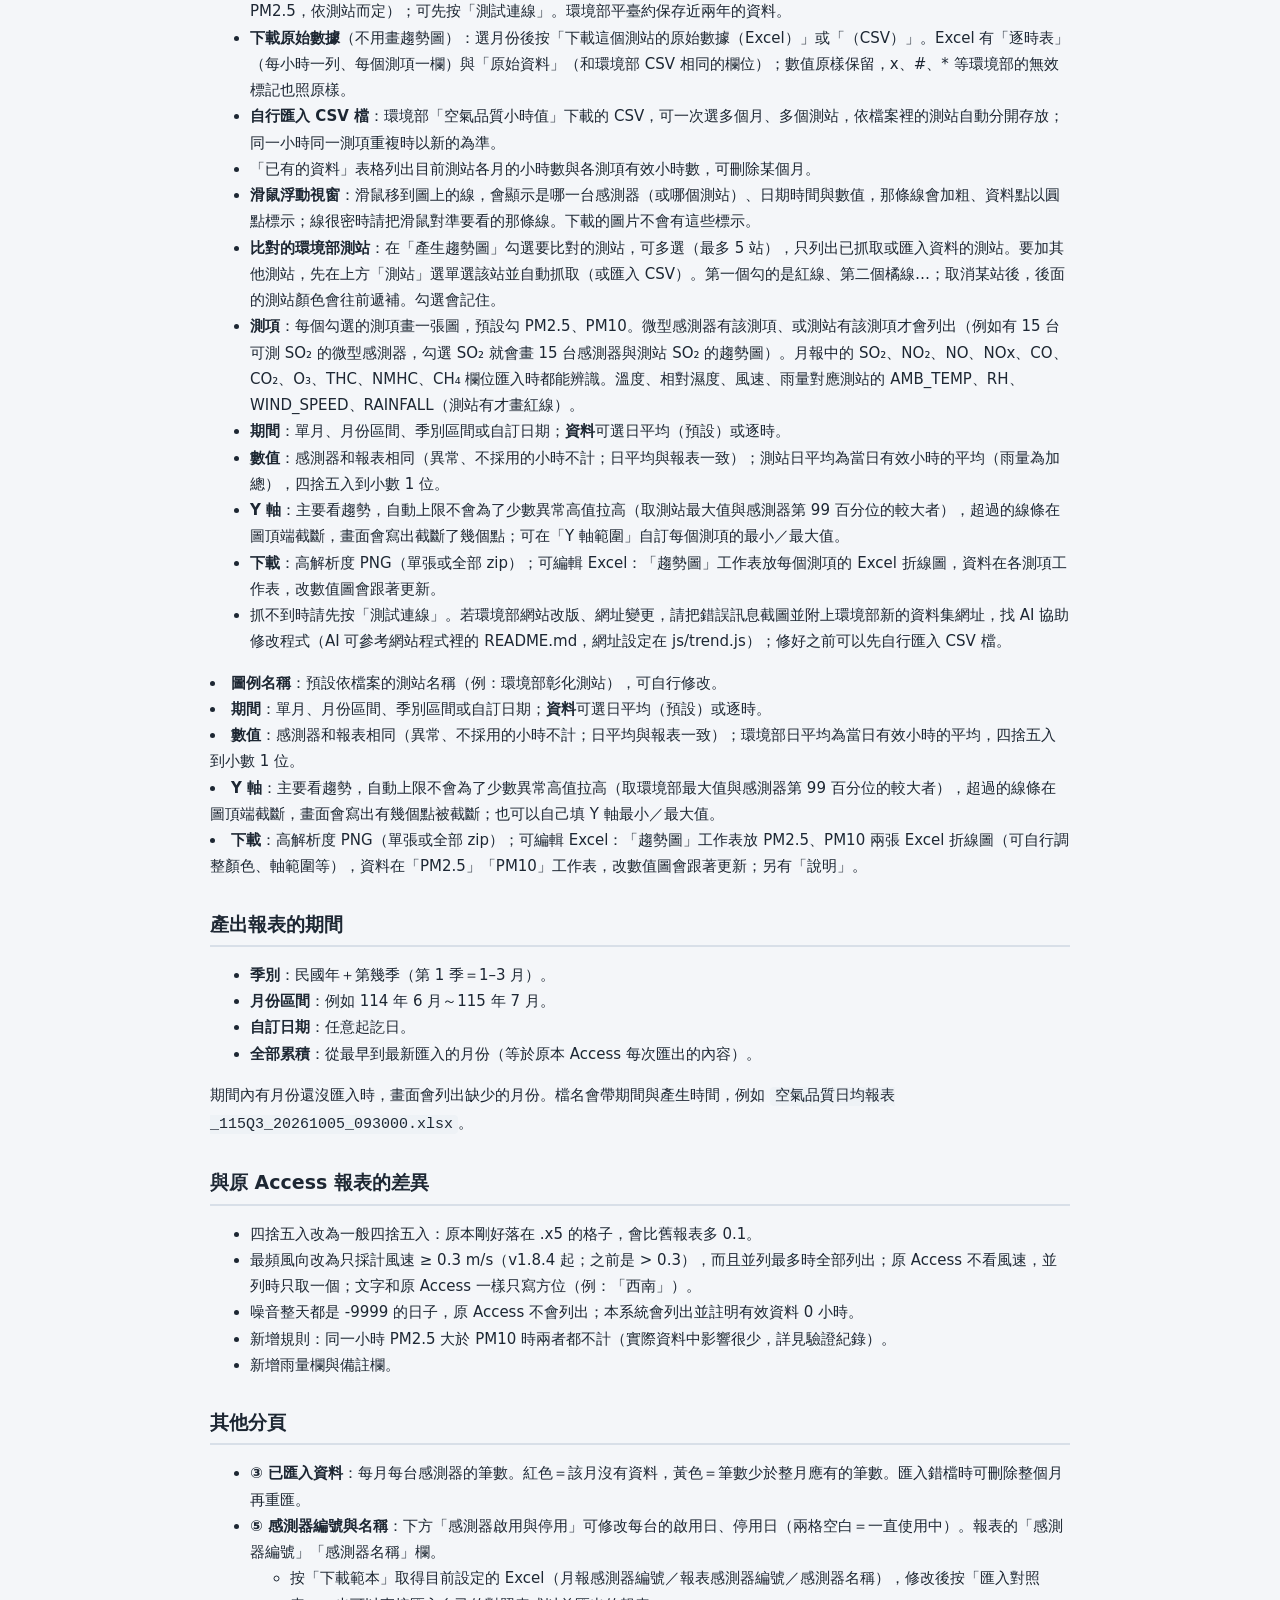
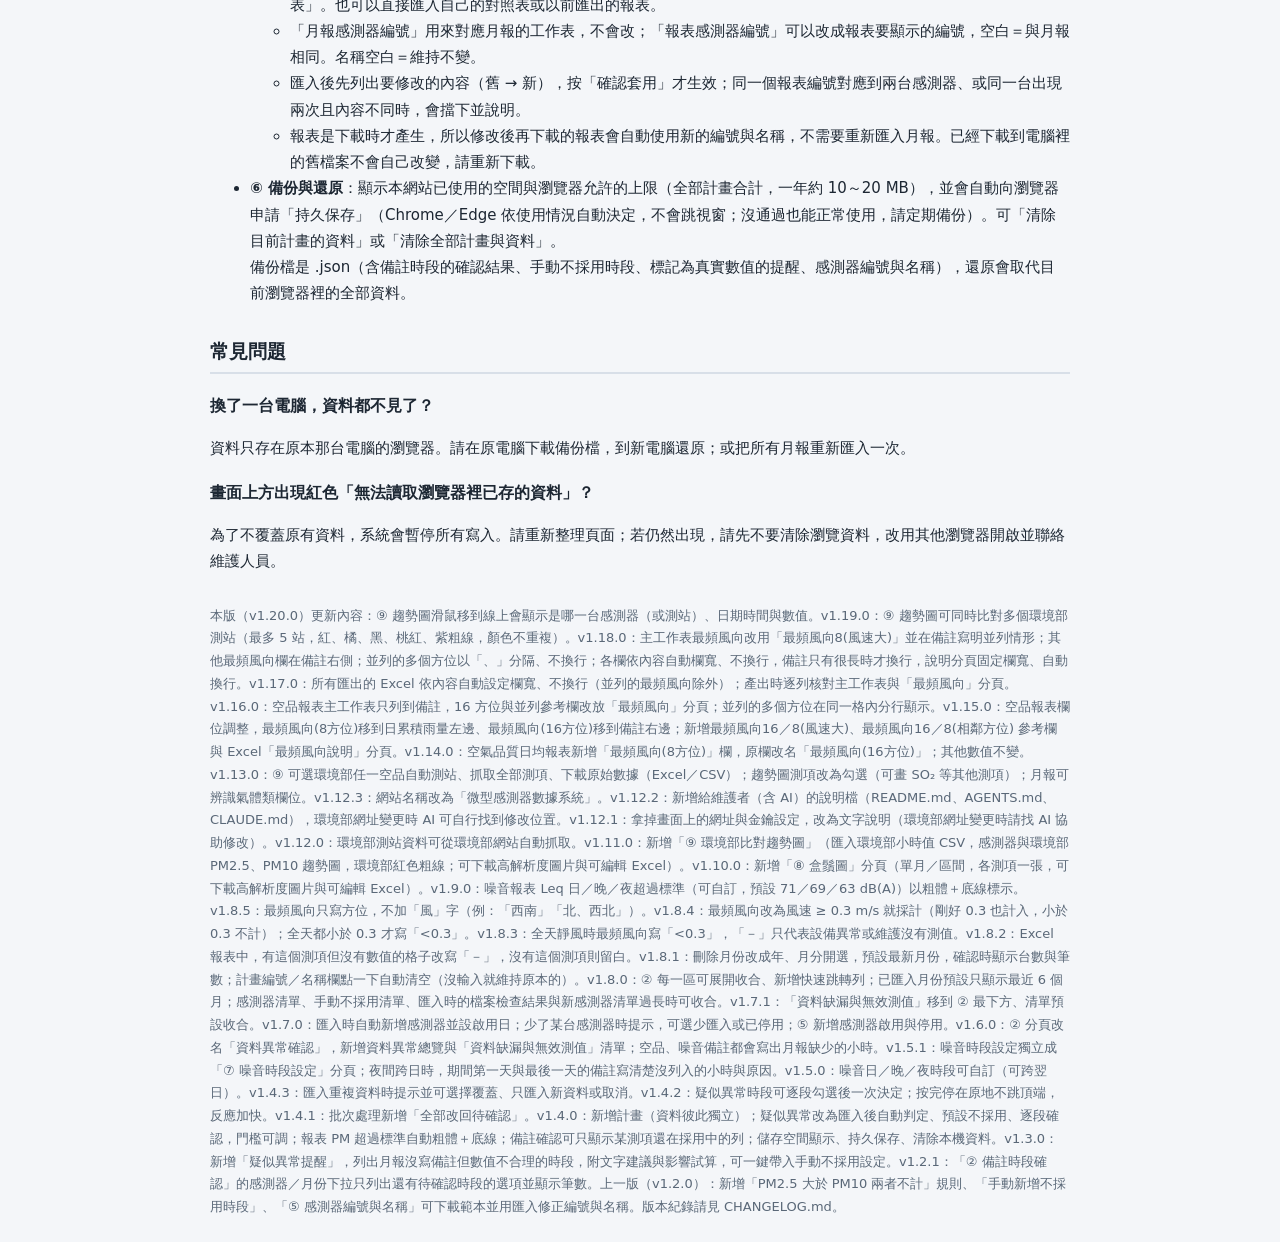
==== commit fc6f4fc6: "Add files via upload" ====
--- a/使用說明.html
+++ b/使用說明.html
@@ -175,6 +175,7 @@
   <li><b>下載原始數據</b>（不用畫趨勢圖）：選月份後按「下載這個測站的原始數據（Excel）」或「（CSV）」。Excel 有「逐時表」（每小時一列、每個測項一欄）與「原始資料」（和環境部 CSV 相同的欄位）；數值原樣保留，x、#、* 等環境部的無效標記也照原樣。</li>
   <li><b>自行匯入 CSV 檔</b>：環境部「空氣品質小時值」下載的 CSV，可一次選多個月、多個測站，依檔案裡的測站自動分開存放；同一小時同一測項重複時以新的為準。</li>
   <li>「已有的資料」表格列出目前測站各月的小時數與各測項有效小時數，可刪除某個月。</li>
+  <li><b>滑鼠浮動視窗</b>：滑鼠移到圖上的線，會顯示是哪一台感測器（或哪個測站）、日期時間與數值，那條線會加粗、資料點以圓點標示；線很密時請把滑鼠對準要看的那條線。下載的圖片不會有這些標示。</li>
   <li><b>比對的環境部測站</b>：在「產生趨勢圖」勾選要比對的測站，可多選（最多 5 站），只列出已抓取或匯入資料的測站。要加其他測站，先在上方「測站」選單選該站並自動抓取（或匯入 CSV）。第一個勾的是紅線、第二個橘線…；取消某站後，後面的測站顏色會往前遞補。勾選會記住。</li>
   <li><b>測項</b>：每個勾選的測項畫一張圖，預設勾 PM2.5、PM10。微型感測器有該測項、或測站有該測項才會列出（例如有 15 台可測 SO₂ 的微型感測器，勾選 SO₂ 就會畫 15 台感測器與測站 SO₂ 的趨勢圖）。月報中的 SO₂、NO₂、NO、NOx、CO、CO₂、O₃、THC、NMHC、CH₄ 欄位匯入時都能辨識。溫度、相對濕度、風速、雨量對應測站的 AMB_TEMP、RH、WIND_SPEED、RAINFALL（測站有才畫紅線）。</li>
   <li><b>期間</b>：單月、月份區間、季別區間或自訂日期；<b>資料</b>可選日平均（預設）或逐時。</li>
@@ -227,5 +228,5 @@
 <h3>畫面上方出現紅色「無法讀取瀏覽器裡已存的資料」？</h3>
 <p>為了不覆蓋原有資料，系統會暫停所有寫入。請重新整理頁面；若仍然出現，請先不要清除瀏覽資料，改用其他瀏覽器開啟並聯絡維護人員。</p>
 
-<p style="margin-top:30px;color:#5a6878;font-size:13px">本版（v1.19.0）更新內容：⑨ 趨勢圖可同時比對多個環境部測站（最多 5 站，紅、橘、黑、桃紅、紫粗線，顏色不重複）。v1.18.0：主工作表最頻風向改用「最頻風向8(風速大)」並在備註寫明並列情形；其他最頻風向欄在備註右側；並列的多個方位以「、」分隔、不換行；各欄依內容自動欄寬、不換行，備註只有很長時才換行，說明分頁固定欄寬、自動換行。v1.17.0：所有匯出的 Excel 依內容自動設定欄寬、不換行（並列的最頻風向除外）；產出時逐列核對主工作表與「最頻風向」分頁。v1.16.0：空品報表主工作表只列到備註，16 方位與並列參考欄改放「最頻風向」分頁；並列的多個方位在同一格內分行顯示。v1.15.0：空品報表欄位調整，最頻風向(8方位)移到日累積雨量左邊、最頻風向(16方位)移到備註右邊；新增最頻風向16／8(風速大)、最頻風向16／8(相鄰方位) 參考欄與 Excel「最頻風向說明」分頁。v1.14.0：空氣品質日均報表新增「最頻風向(8方位)」欄，原欄改名「最頻風向(16方位)」；其他數值不變。v1.13.0：⑨ 可選環境部任一空品自動測站、抓取全部測項、下載原始數據（Excel／CSV）；趨勢圖測項改為勾選（可畫 SO₂ 等其他測項）；月報可辨識氣體類欄位。v1.12.3：網站名稱改為「微型感測器數據系統」。v1.12.2：新增給維護者（含 AI）的說明檔（README.md、AGENTS.md、CLAUDE.md），環境部網址變更時 AI 可自行找到修改位置。v1.12.1：拿掉畫面上的網址與金鑰設定，改為文字說明（環境部網址變更時請找 AI 協助修改）。v1.12.0：環境部測站資料可從環境部網站自動抓取。v1.11.0：新增「⑨ 環境部比對趨勢圖」（匯入環境部小時值 CSV，感測器與環境部 PM2.5、PM10 趨勢圖，環境部紅色粗線；可下載高解析度圖片與可編輯 Excel）。v1.10.0：新增「⑧ 盒鬚圖」分頁（單月／區間，各測項一張，可下載高解析度圖片與可編輯 Excel）。v1.9.0：噪音報表 Leq 日／晚／夜超過標準（可自訂，預設 71／69／63 dB(A)）以粗體＋底線標示。v1.8.5：最頻風向只寫方位，不加「風」字（例：「西南」「北、西北」）。v1.8.4：最頻風向改為風速 ≥ 0.3 m/s 就採計（剛好 0.3 也計入，小於 0.3 不計）；全天都小於 0.3 才寫「&lt;0.3」。v1.8.3：全天靜風時最頻風向寫「&lt;0.3」，「－」只代表設備異常或維護沒有測值。v1.8.2：Excel 報表中，有這個測項但沒有數值的格子改寫「－」，沒有這個測項則留白。v1.8.1：刪除月份改成年、月分開選，預設最新月份，確認時顯示台數與筆數；計畫編號／名稱欄點一下自動清空（沒輸入就維持原本的）。v1.8.0：② 每一區可展開收合、新增快速跳轉列；已匯入月份預設只顯示最近 6 個月；感測器清單、手動不採用清單、匯入時的檔案檢查結果與新感測器清單過長時可收合。v1.7.1：「資料缺漏與無效測值」移到 ② 最下方、清單預設收合。v1.7.0：匯入時自動新增感測器並設啟用日；少了某台感測器時提示，可選少匯入或已停用；⑤ 新增感測器啟用與停用。v1.6.0：② 分頁改名「資料異常確認」，新增資料異常總覽與「資料缺漏與無效測值」清單；空品、噪音備註都會寫出月報缺少的小時。v1.5.1：噪音時段設定獨立成「⑦ 噪音時段設定」分頁；夜間跨日時，期間第一天與最後一天的備註寫清楚沒列入的小時與原因。v1.5.0：噪音日／晚／夜時段可自訂（可跨翌日）。v1.4.3：匯入重複資料時提示並可選擇覆蓋、只匯入新資料或取消。v1.4.2：疑似異常時段可逐段勾選後一次決定；按完停在原地不跳頂端，反應加快。v1.4.1：批次處理新增「全部改回待確認」。v1.4.0：新增計畫（資料彼此獨立）；疑似異常改為匯入後自動判定、預設不採用、逐段確認，門檻可調；報表 PM 超過標準自動粗體＋底線；備註確認可只顯示某測項還在採用中的列；儲存空間顯示、持久保存、清除本機資料。v1.3.0：新增「疑似異常提醒」，列出月報沒寫備註但數值不合理的時段，附文字建議與影響試算，可一鍵帶入手動不採用設定。v1.2.1：「② 備註時段確認」的感測器／月份下拉只列出還有待確認時段的選項並顯示筆數。上一版（v1.2.0）：新增「PM2.5 大於 PM10 兩者不計」規則、「手動新增不採用時段」、「⑤ 感測器編號與名稱」可下載範本並用匯入修正編號與名稱。版本紀錄請見 CHANGELOG.md。</p>
+<p style="margin-top:30px;color:#5a6878;font-size:13px">本版（v1.20.0）更新內容：⑨ 趨勢圖滑鼠移到線上會顯示是哪一台感測器（或測站）、日期時間與數值。v1.19.0：⑨ 趨勢圖可同時比對多個環境部測站（最多 5 站，紅、橘、黑、桃紅、紫粗線，顏色不重複）。v1.18.0：主工作表最頻風向改用「最頻風向8(風速大)」並在備註寫明並列情形；其他最頻風向欄在備註右側；並列的多個方位以「、」分隔、不換行；各欄依內容自動欄寬、不換行，備註只有很長時才換行，說明分頁固定欄寬、自動換行。v1.17.0：所有匯出的 Excel 依內容自動設定欄寬、不換行（並列的最頻風向除外）；產出時逐列核對主工作表與「最頻風向」分頁。v1.16.0：空品報表主工作表只列到備註，16 方位與並列參考欄改放「最頻風向」分頁；並列的多個方位在同一格內分行顯示。v1.15.0：空品報表欄位調整，最頻風向(8方位)移到日累積雨量左邊、最頻風向(16方位)移到備註右邊；新增最頻風向16／8(風速大)、最頻風向16／8(相鄰方位) 參考欄與 Excel「最頻風向說明」分頁。v1.14.0：空氣品質日均報表新增「最頻風向(8方位)」欄，原欄改名「最頻風向(16方位)」；其他數值不變。v1.13.0：⑨ 可選環境部任一空品自動測站、抓取全部測項、下載原始數據（Excel／CSV）；趨勢圖測項改為勾選（可畫 SO₂ 等其他測項）；月報可辨識氣體類欄位。v1.12.3：網站名稱改為「微型感測器數據系統」。v1.12.2：新增給維護者（含 AI）的說明檔（README.md、AGENTS.md、CLAUDE.md），環境部網址變更時 AI 可自行找到修改位置。v1.12.1：拿掉畫面上的網址與金鑰設定，改為文字說明（環境部網址變更時請找 AI 協助修改）。v1.12.0：環境部測站資料可從環境部網站自動抓取。v1.11.0：新增「⑨ 環境部比對趨勢圖」（匯入環境部小時值 CSV，感測器與環境部 PM2.5、PM10 趨勢圖，環境部紅色粗線；可下載高解析度圖片與可編輯 Excel）。v1.10.0：新增「⑧ 盒鬚圖」分頁（單月／區間，各測項一張，可下載高解析度圖片與可編輯 Excel）。v1.9.0：噪音報表 Leq 日／晚／夜超過標準（可自訂，預設 71／69／63 dB(A)）以粗體＋底線標示。v1.8.5：最頻風向只寫方位，不加「風」字（例：「西南」「北、西北」）。v1.8.4：最頻風向改為風速 ≥ 0.3 m/s 就採計（剛好 0.3 也計入，小於 0.3 不計）；全天都小於 0.3 才寫「&lt;0.3」。v1.8.3：全天靜風時最頻風向寫「&lt;0.3」，「－」只代表設備異常或維護沒有測值。v1.8.2：Excel 報表中，有這個測項但沒有數值的格子改寫「－」，沒有這個測項則留白。v1.8.1：刪除月份改成年、月分開選，預設最新月份，確認時顯示台數與筆數；計畫編號／名稱欄點一下自動清空（沒輸入就維持原本的）。v1.8.0：② 每一區可展開收合、新增快速跳轉列；已匯入月份預設只顯示最近 6 個月；感測器清單、手動不採用清單、匯入時的檔案檢查結果與新感測器清單過長時可收合。v1.7.1：「資料缺漏與無效測值」移到 ② 最下方、清單預設收合。v1.7.0：匯入時自動新增感測器並設啟用日；少了某台感測器時提示，可選少匯入或已停用；⑤ 新增感測器啟用與停用。v1.6.0：② 分頁改名「資料異常確認」，新增資料異常總覽與「資料缺漏與無效測值」清單；空品、噪音備註都會寫出月報缺少的小時。v1.5.1：噪音時段設定獨立成「⑦ 噪音時段設定」分頁；夜間跨日時，期間第一天與最後一天的備註寫清楚沒列入的小時與原因。v1.5.0：噪音日／晚／夜時段可自訂（可跨翌日）。v1.4.3：匯入重複資料時提示並可選擇覆蓋、只匯入新資料或取消。v1.4.2：疑似異常時段可逐段勾選後一次決定；按完停在原地不跳頂端，反應加快。v1.4.1：批次處理新增「全部改回待確認」。v1.4.0：新增計畫（資料彼此獨立）；疑似異常改為匯入後自動判定、預設不採用、逐段確認，門檻可調；報表 PM 超過標準自動粗體＋底線；備註確認可只顯示某測項還在採用中的列；儲存空間顯示、持久保存、清除本機資料。v1.3.0：新增「疑似異常提醒」，列出月報沒寫備註但數值不合理的時段，附文字建議與影響試算，可一鍵帶入手動不採用設定。v1.2.1：「② 備註時段確認」的感測器／月份下拉只列出還有待確認時段的選項並顯示筆數。上一版（v1.2.0）：新增「PM2.5 大於 PM10 兩者不計」規則、「手動新增不採用時段」、「⑤ 感測器編號與名稱」可下載範本並用匯入修正編號與名稱。版本紀錄請見 CHANGELOG.md。</p>
 </div></body></html>
